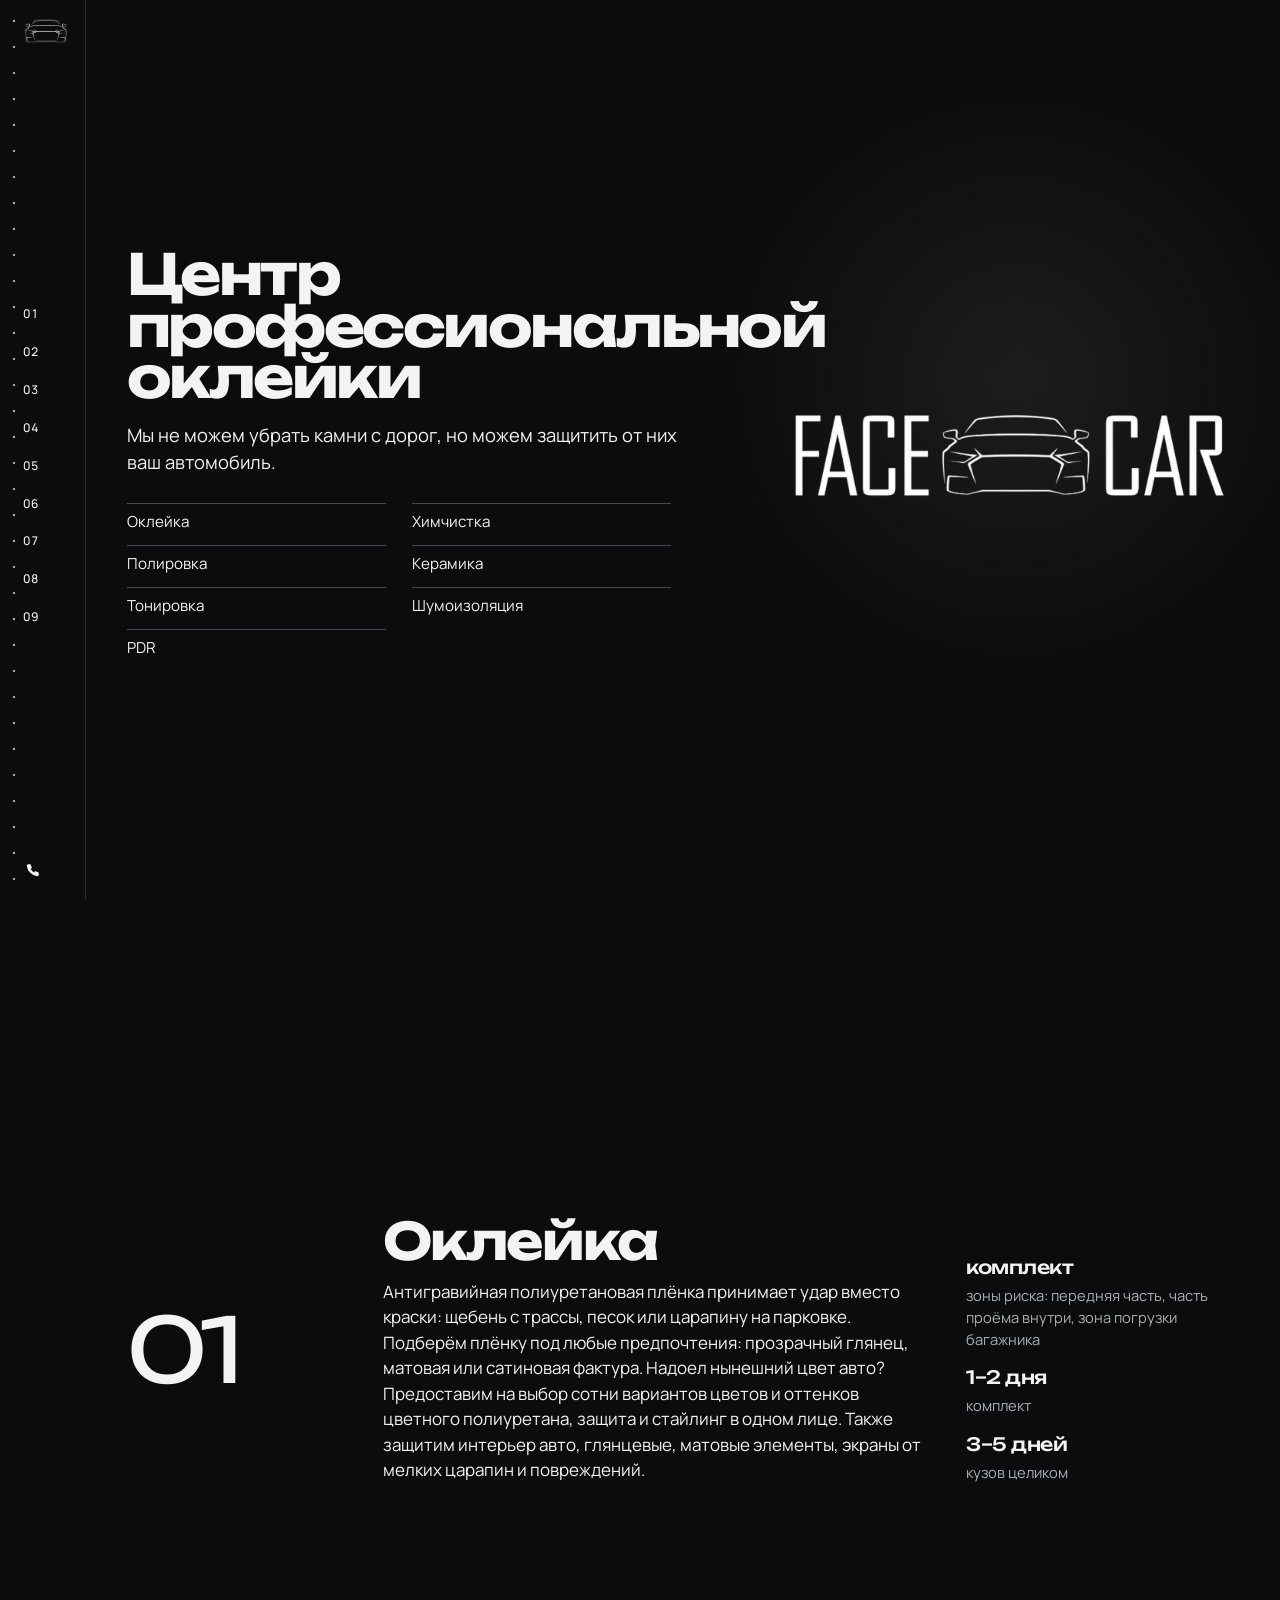
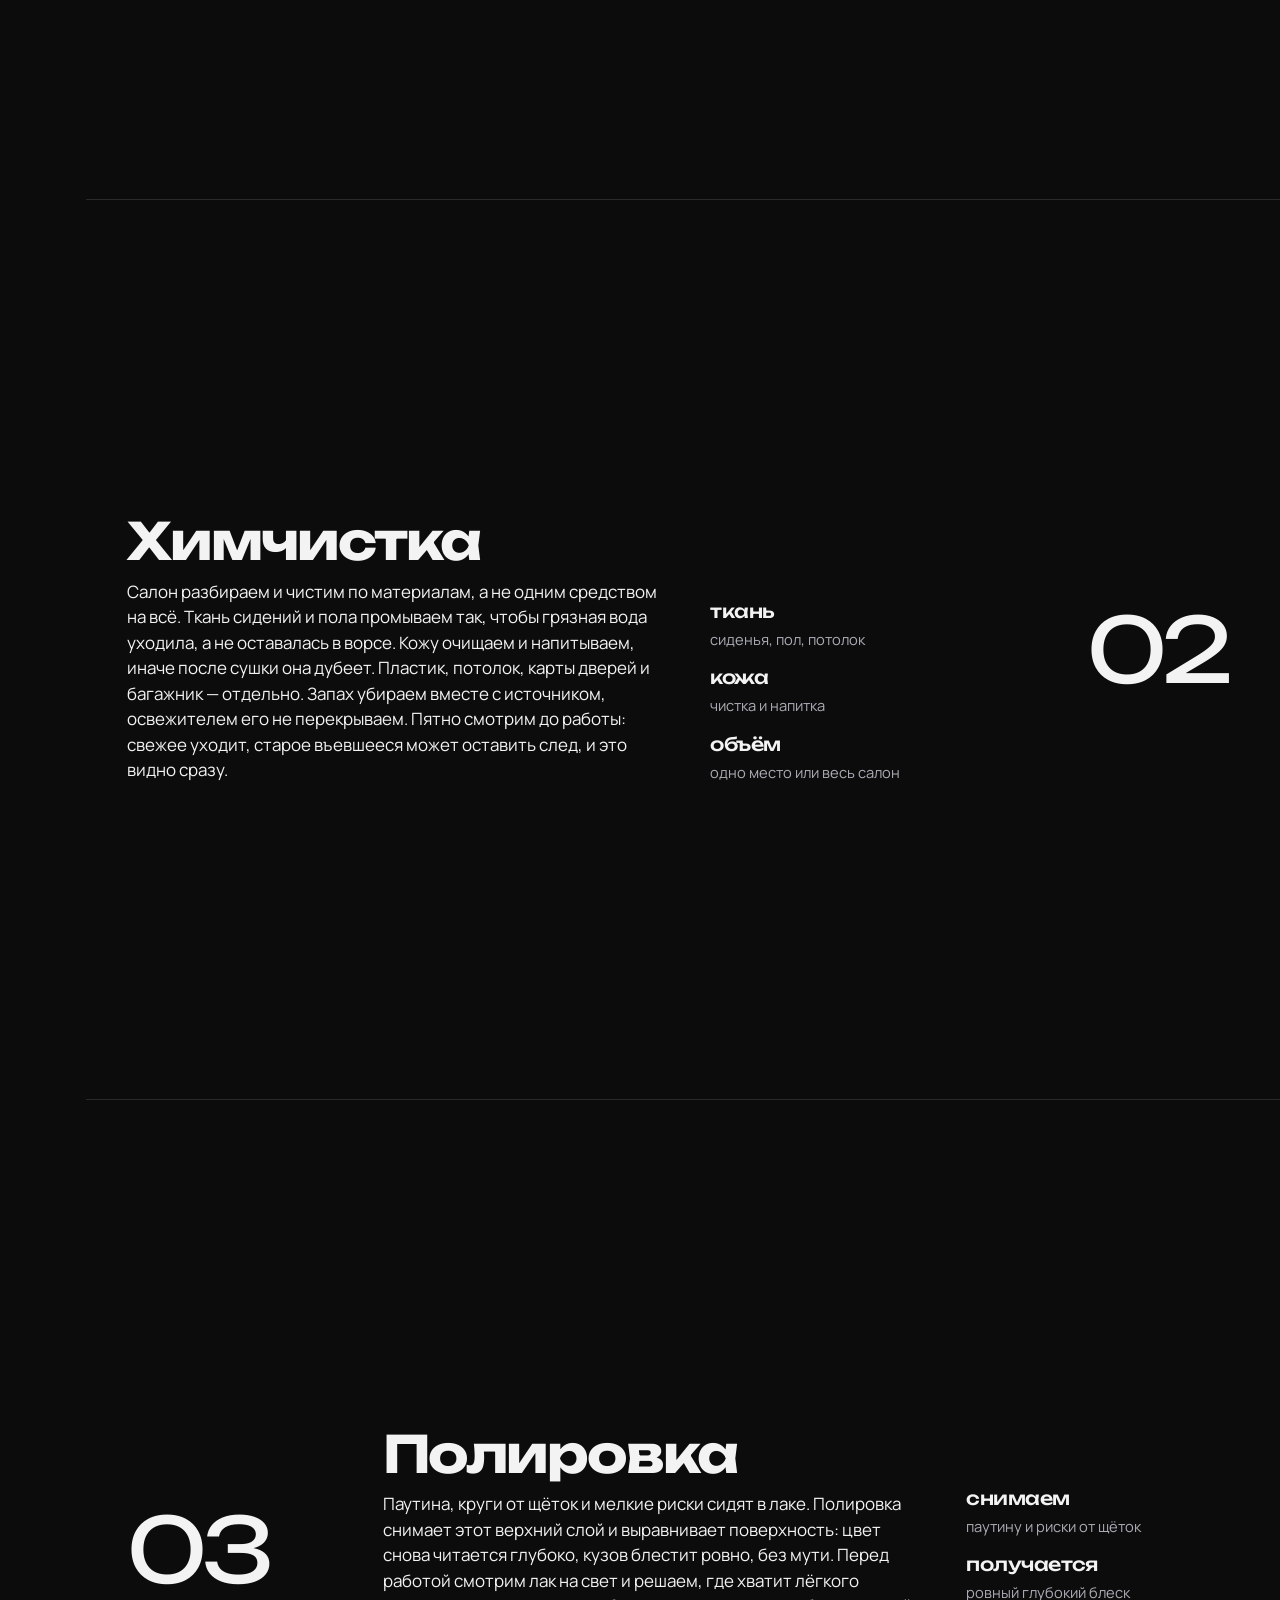
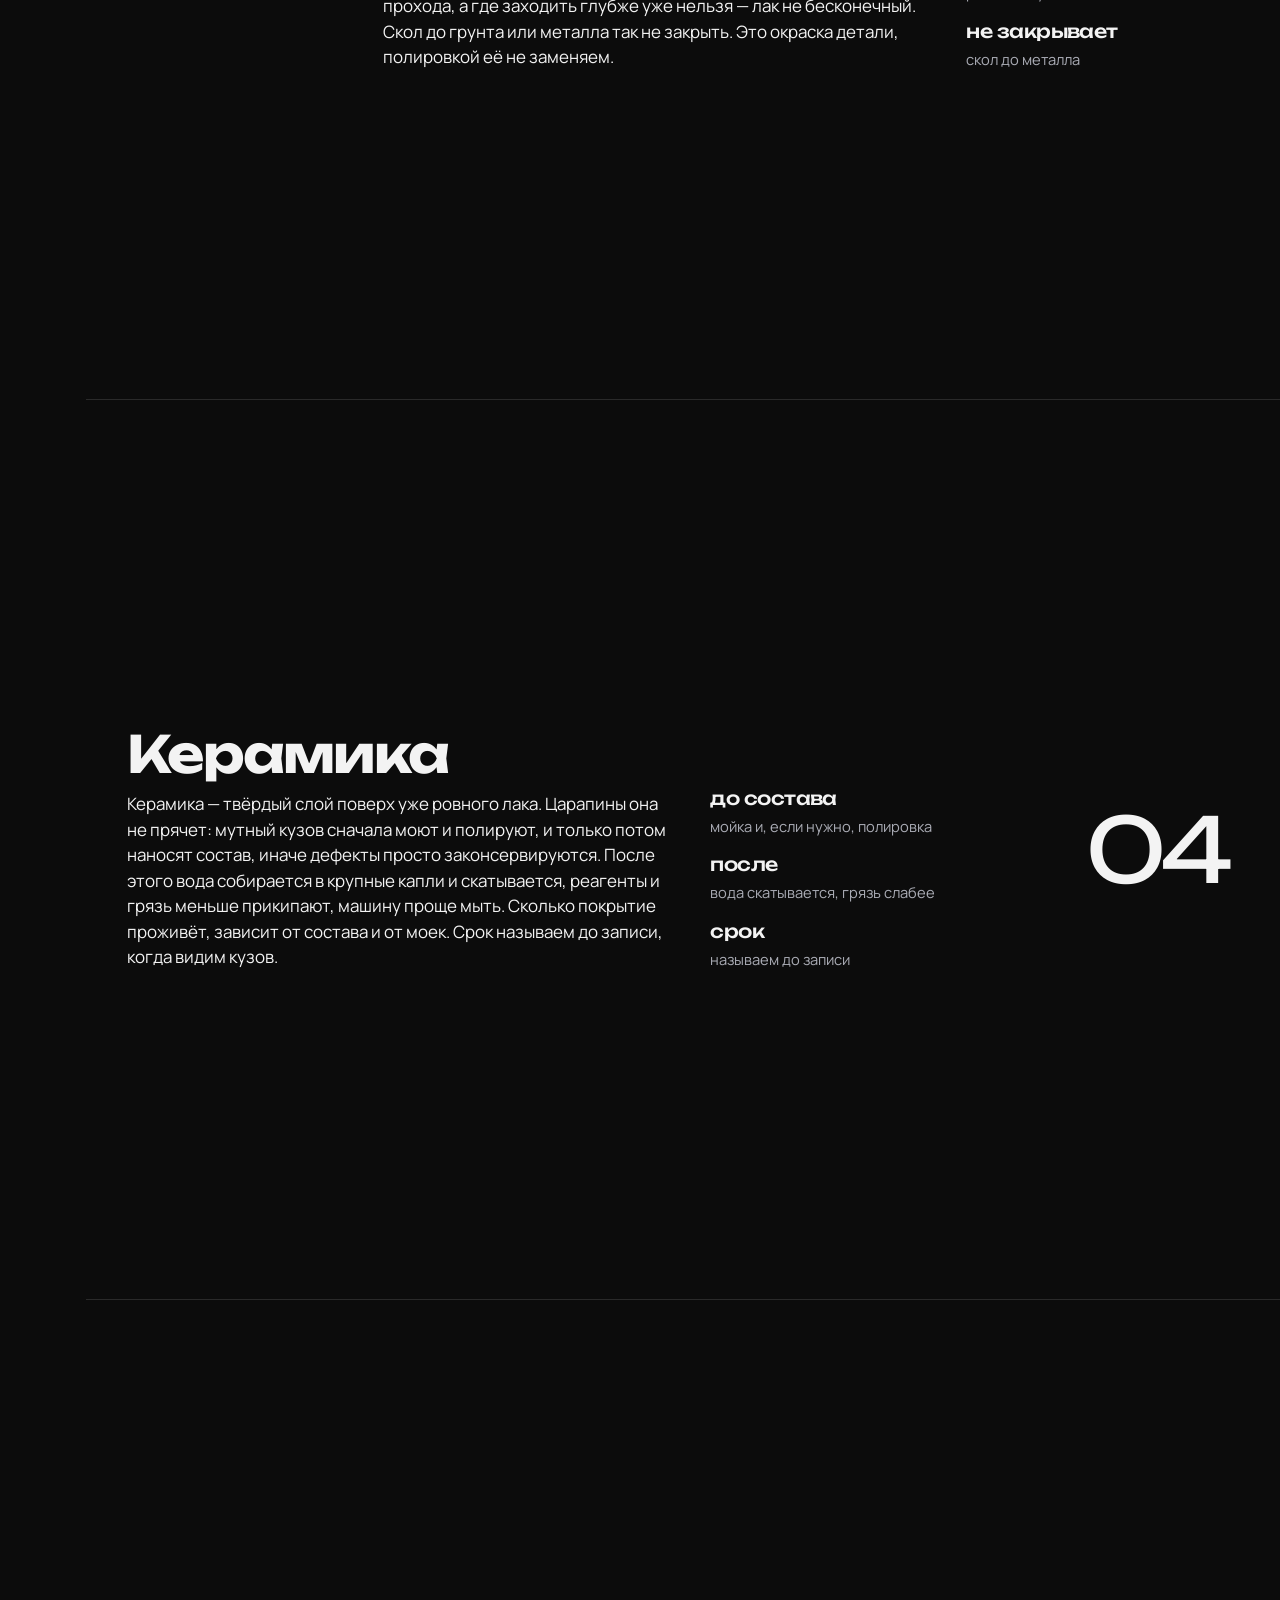
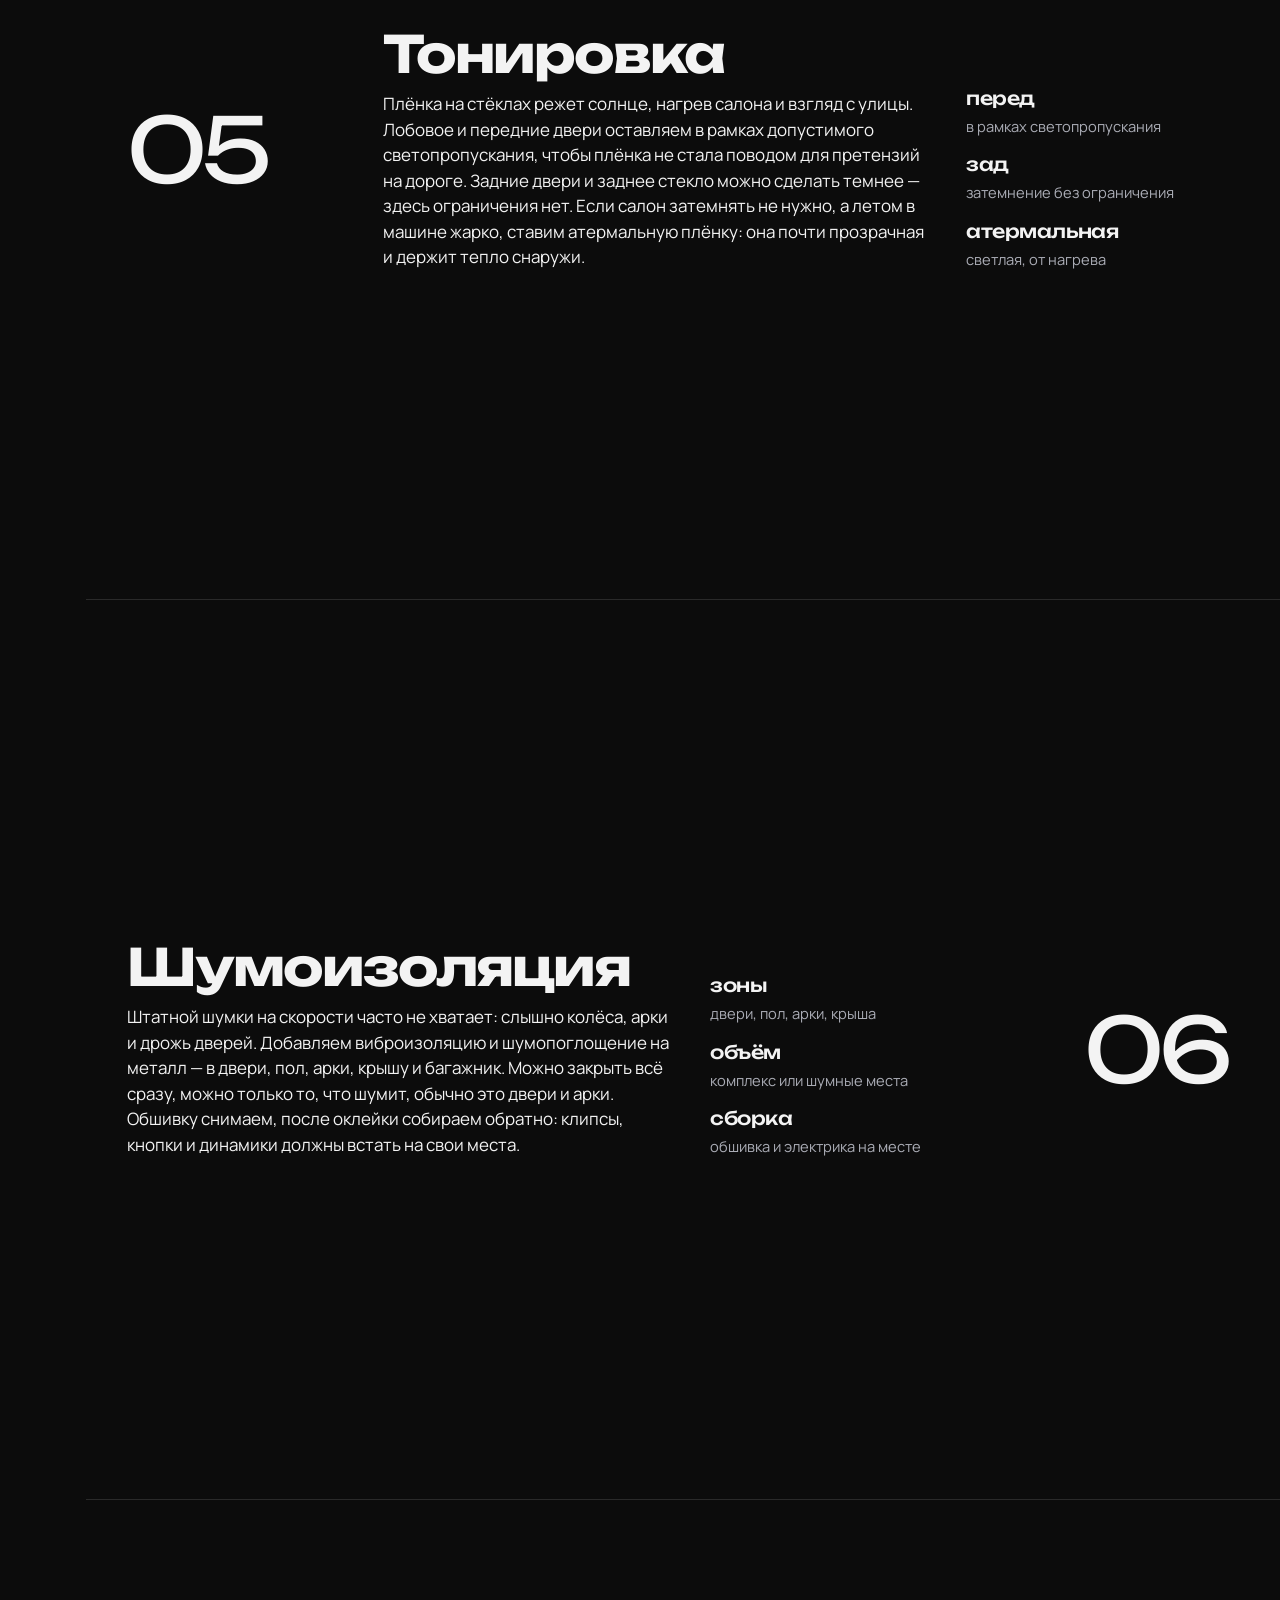
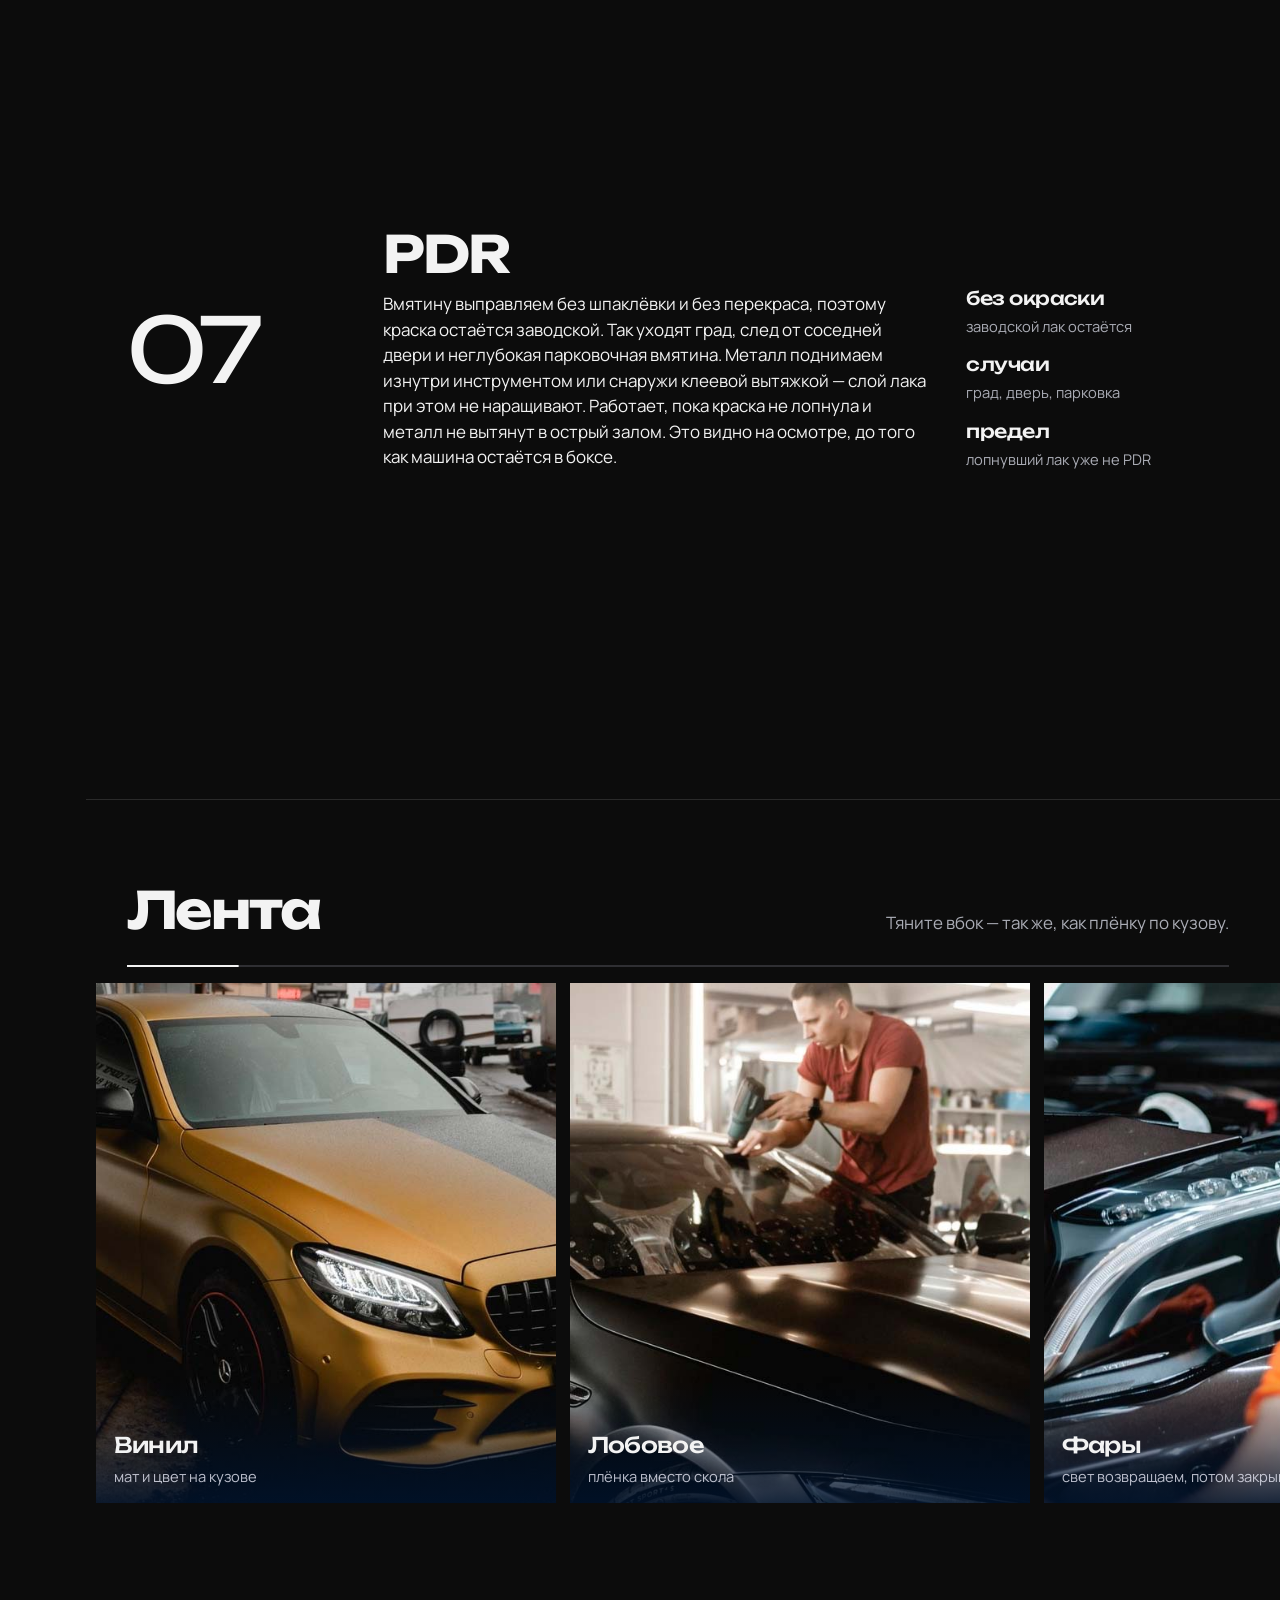
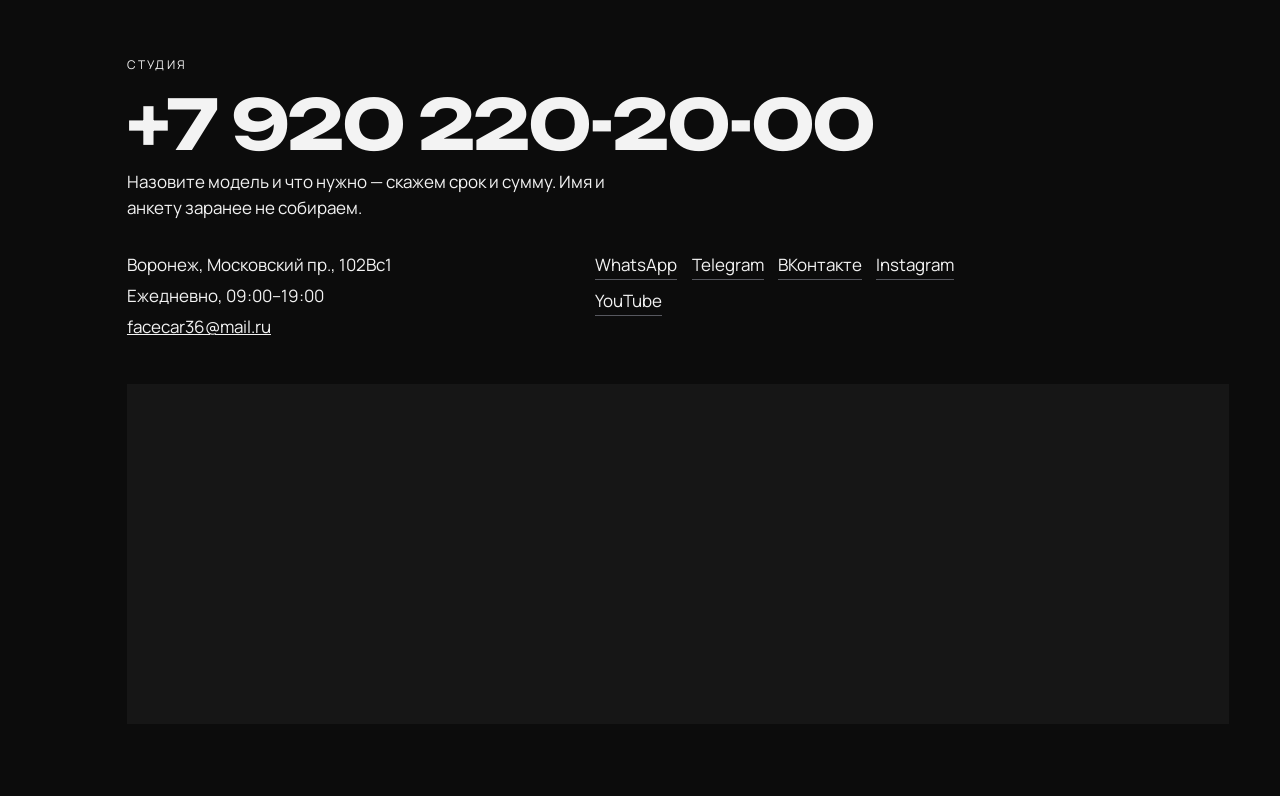
==== index.html @ 11e7da97 "Use the client's wording for the wrap block." ====
<!DOCTYPE html>
<html lang="ru">
<head>
  <meta charset="utf-8">
  <meta name="viewport" content="width=device-width, initial-scale=1, viewport-fit=cover">
  <title>FaceCar — центр профессиональной оклейки, Воронеж</title>
  <meta name="description" content="FaceCar, Воронеж: оклейка, химчистка, полировка, керамика, тонировка, шумоизоляция, PDR.">
  <meta name="theme-color" content="#0c0c0c">
  <meta http-equiv="Cache-Control" content="no-cache, no-store, must-revalidate">
  <link rel="icon" href="img/mark.png?v=2">
  <link rel="preconnect" href="https://fonts.googleapis.com">
  <link rel="preconnect" href="https://fonts.gstatic.com" crossorigin>
  <link href="https://fonts.googleapis.com/css2?family=Manrope:wght@400;500;600&family=Unbounded:wght@500;700&display=swap" rel="stylesheet">
  <link rel="stylesheet" href="styles.css?v=18">
</head>
<body>
  <div class="peel" aria-hidden="true"></div>

  <aside class="roll" id="roll">
    <a class="roll-brand" href="#top" aria-label="FaceCar, наверх">
      <img src="img/mark.png?v=2" alt="">
    </a>
    <button class="roll-toggle" type="button" aria-expanded="false" aria-controls="roll-nav">меню</button>
    <nav id="roll-nav" aria-label="Разделы">
      <a href="#film"><b>01</b><span>Оклейка</span></a>
      <a href="#clean"><b>02</b><span>Химчистка</span></a>
      <a href="#polish"><b>03</b><span>Полировка</span></a>
      <a href="#ceramic"><b>04</b><span>Керамика</span></a>
      <a href="#tint"><b>05</b><span>Тонировка</span></a>
      <a href="#sound"><b>06</b><span>Шумоизоляция</span></a>
      <a href="#pdr"><b>07</b><span>PDR</span></a>
      <a href="#works"><b>08</b><span>Лента</span></a>
      <a href="#studio"><b>09</b><span>Студия</span></a>
    </nav>
    <a class="roll-phone" href="tel:+79202202000">
      <svg viewBox="0 0 24 24" aria-hidden="true"><path fill="currentColor" d="M7 3h3l2 5-2 1a12 12 0 0 0 5 5l1-2 5 2v3c0 1-1 2-2 2A16 16 0 0 1 5 5c0-1 1-2 2-2z"/></svg>
      <span>220-20-00</span>
    </a>
  </aside>

  <main id="top">
    <header class="hero">
      <div class="glow" aria-hidden="true"></div>
      <div class="squeegee" aria-hidden="true"></div>
      <div class="hero-copy">
        <h1>Центр<br>профессиональной<br>оклейки</h1>
        <p class="lead">Мы не можем убрать камни с дорог, но можем защитить от них ваш автомобиль.</p>
        <ul class="ticks">
          <li><a href="#film">Оклейка</a></li>
          <li><a href="#clean">Химчистка</a></li>
          <li><a href="#polish">Полировка</a></li>
          <li><a href="#ceramic">Керамика</a></li>
          <li><a href="#tint">Тонировка</a></li>
          <li><a href="#sound">Шумоизоляция</a></li>
          <li><a href="#pdr">PDR</a></li>
        </ul>
      </div>
      <div class="hero-face">
        <div class="hero-logo" role="img" aria-label="FaceCar">
          <img class="logo-face" src="img/logo-face.png?v=2" alt="">
          <span class="logo-slot">
            <span class="logo-slot-in">
              <img class="logo-auto" src="img/logo-auto.png?v=2" alt="" draggable="false">
              <i class="lamp lamp-l" aria-hidden="true"></i>
              <i class="lamp lamp-r" aria-hidden="true"></i>
            </span>
          </span>
          <img class="logo-car" src="img/logo-car.png?v=2" alt="">
        </div>
      </div>
    </header>

    <section class="band" id="film">
      <div class="wash" aria-hidden="true"></div>
      <p class="idx">01</p>
      <div class="band-text">
        <div class="band-copy">
          <h2>Оклейка</h2>
          <p>Антигравийная полиуретановая плёнка принимает удар вместо краски: щебень с трассы, песок или царапину на парковке. Подберём плёнку под любые предпочтения: прозрачный глянец, матовая или сатиновая фактура. Надоел нынешний цвет авто? Предоставим на выбор сотни вариантов цветов и оттенков цветного полиуретана, защита и стайлинг в одном лице. Также защитим интерьер авто, глянцевые, матовые элементы, экраны от мелких царапин и повреждений.</p>
        </div>
        <ul class="facts">
          <li><b>комплект</b><span>зоны риска: передняя часть, часть проёма внутри, зона погрузки багажника</span></li>
          <li><b>1–2 дня</b><span>комплект</span></li>
          <li><b>3–5 дней</b><span>кузов целиком</span></li>
        </ul>
      </div>
    </section>

    <section class="band" id="clean">
      <div class="wash" aria-hidden="true"></div>
      <p class="idx">02</p>
      <div class="band-text">
        <div class="band-copy">
          <h2>Химчистка</h2>
          <p>Салон разбираем и чистим по материалам, а не одним средством на всё. Ткань сидений и пола промываем так, чтобы грязная вода уходила, а не оставалась в ворсе. Кожу очищаем и напитываем, иначе после сушки она дубеет. Пластик, потолок, карты дверей и багажник — отдельно. Запах убираем вместе с источником, освежителем его не перекрываем. Пятно смотрим до работы: свежее уходит, старое въевшееся может оставить след, и это видно сразу.</p>
        </div>
        <ul class="facts">
          <li><b>ткань</b><span>сиденья, пол, потолок</span></li>
          <li><b>кожа</b><span>чистка и напитка</span></li>
          <li><b>объём</b><span>одно место или весь салон</span></li>
        </ul>
      </div>
    </section>

    <section class="band" id="polish">
      <div class="wash" aria-hidden="true"></div>
      <p class="idx">03</p>
      <div class="band-text">
        <div class="band-copy">
          <h2>Полировка</h2>
          <p>Паутина, круги от щёток и мелкие риски сидят в лаке. Полировка снимает этот верхний слой и выравнивает поверхность: цвет снова читается глубоко, кузов блестит ровно, без мути. Перед работой смотрим лак на свет и решаем, где хватит лёгкого прохода, а где заходить глубже уже нельзя — лак не бесконечный. Скол до грунта или металла так не закрыть. Это окраска детали, полировкой её не заменяем.</p>
        </div>
        <ul class="facts">
          <li><b>снимаем</b><span>паутину и риски от щёток</span></li>
          <li><b>получается</b><span>ровный глубокий блеск</span></li>
          <li><b>не закрывает</b><span>скол до металла</span></li>
        </ul>
      </div>
    </section>

    <section class="band" id="ceramic">
      <div class="wash" aria-hidden="true"></div>
      <p class="idx">04</p>
      <div class="band-text">
        <div class="band-copy">
          <h2>Керамика</h2>
          <p>Керамика — твёрдый слой поверх уже ровного лака. Царапины она не прячет: мутный кузов сначала моют и полируют, и только потом наносят состав, иначе дефекты просто законсервируются. После этого вода собирается в крупные капли и скатывается, реагенты и грязь меньше прикипают, машину проще мыть. Сколько покрытие проживёт, зависит от состава и от моек. Срок называем до записи, когда видим кузов.</p>
        </div>
        <ul class="facts">
          <li><b>до состава</b><span>мойка и, если нужно, полировка</span></li>
          <li><b>после</b><span>вода скатывается, грязь слабее</span></li>
          <li><b>срок</b><span>называем до записи</span></li>
        </ul>
      </div>
    </section>

    <section class="band" id="tint">
      <div class="wash" aria-hidden="true"></div>
      <p class="idx">05</p>
      <div class="band-text">
        <div class="band-copy">
          <h2>Тонировка</h2>
          <p>Плёнка на стёклах режет солнце, нагрев салона и взгляд с улицы. Лобовое и передние двери оставляем в рамках допустимого светопропускания, чтобы плёнка не стала поводом для претензий на дороге. Задние двери и заднее стекло можно сделать темнее — здесь ограничения нет. Если салон затемнять не нужно, а летом в машине жарко, ставим атермальную плёнку: она почти прозрачная и держит тепло снаружи.</p>
        </div>
        <ul class="facts">
          <li><b>перед</b><span>в рамках светопропускания</span></li>
          <li><b>зад</b><span>затемнение без ограничения</span></li>
          <li><b>атермальная</b><span>светлая, от нагрева</span></li>
        </ul>
      </div>
    </section>

    <section class="band" id="sound">
      <div class="wash" aria-hidden="true"></div>
      <p class="idx">06</p>
      <div class="band-text">
        <div class="band-copy">
          <h2>Шумоизоляция</h2>
          <p>Штатной шумки на скорости часто не хватает: слышно колёса, арки и дрожь дверей. Добавляем виброизоляцию и шумопоглощение на металл — в двери, пол, арки, крышу и багажник. Можно закрыть всё сразу, можно только то, что шумит, обычно это двери и арки. Обшивку снимаем, после оклейки собираем обратно: клипсы, кнопки и динамики должны встать на свои места.</p>
        </div>
        <ul class="facts">
          <li><b>зоны</b><span>двери, пол, арки, крыша</span></li>
          <li><b>объём</b><span>комплекс или шумные места</span></li>
          <li><b>сборка</b><span>обшивка и электрика на месте</span></li>
        </ul>
      </div>
    </section>

    <section class="band" id="pdr">
      <div class="wash" aria-hidden="true"></div>
      <p class="idx">07</p>
      <div class="band-text">
        <div class="band-copy">
          <h2>PDR</h2>
          <p>Вмятину выправляем без шпаклёвки и без перекраса, поэтому краска остаётся заводской. Так уходят град, след от соседней двери и неглубокая парковочная вмятина. Металл поднимаем изнутри инструментом или снаружи клеевой вытяжкой — слой лака при этом не наращивают. Работает, пока краска не лопнула и металл не вытянут в острый залом. Это видно на осмотре, до того как машина остаётся в боксе.</p>
        </div>
        <ul class="facts">
          <li><b>без окраски</b><span>заводской лак остаётся</span></li>
          <li><b>случаи</b><span>град, дверь, парковка</span></li>
          <li><b>предел</b><span>лопнувший лак уже не PDR</span></li>
        </ul>
      </div>
    </section>

    <section class="bay" id="works">
      <div class="bay-head">
        <h2>Лента</h2>
        <p>Тяните вбок — так же, как плёнку по кузову.</p>
      </div>
      <div class="bay-meter" aria-hidden="true"><span></span></div>
      <div class="bay-track" id="track" tabindex="0" aria-label="Лента работ, листается вбок">
        <article class="card shot">
          <img src="img/vinyl.jpg" alt="Mercedes в золотом матовом виниле: капот разделён на золото и чёрный мат" draggable="false">
          <p><b>Винил</b><span>мат и цвет на кузове</span></p>
        </article>
        <article class="card shot">
          <img src="img/glass.jpg" alt="Мастер прогревает защитную плёнку на лобовом стекле чёрного седана" draggable="false">
          <p><b>Лобовое</b><span>плёнка вместо скола</span></p>
        </article>
        <article class="card shot">
          <img src="img/lights.jpg" alt="Полировка фары: оранжевая перчатка и белый круг на стекле оптики" draggable="false">
          <p><b>Фары</b><span>свет возвращаем, потом закрываем</span></p>
        </article>
      </div>
    </section>

    <section class="studio" id="studio">
      <p class="kicker">Студия</p>
      <a class="studio-phone" href="tel:+79202202000">+7 920 220-20-00</a>
      <p class="studio-note">Назовите модель и что нужно — скажем срок и сумму. Имя и анкету заранее не собираем.</p>
      <div class="studio-grid">
        <div>
          <p>Воронеж, Московский пр., 102Вс1</p>
          <p>Ежедневно, 09:00–19:00</p>
          <p><a href="mailto:facecar36@mail.ru">facecar36@mail.ru</a></p>
        </div>
        <nav class="socials" aria-label="Соцсети">
          <a href="https://wa.me/79202202000">WhatsApp</a>
          <a href="https://t.me/alexsovetov">Telegram</a>
          <a href="https://vk.com/facecar">ВКонтакте</a>
          <a href="https://instagram.com/facecar36">Instagram</a>
          <a href="https://www.youtube.com/@facecarmediagointodetails9618/featured">YouTube</a>
        </nav>
      </div>
      <div class="map">
        <iframe title="FaceCar на карте" loading="lazy" src="https://yandex.ru/map-widget/v1/?um=constructor%3A906bc5096218c37ba677a17a8356b0a9a4038d87747f9180d5c00f0143381051&amp;source=constructor&amp;scroll=false"></iframe>
      </div>
    </section>
  </main>
  <script src="app.js?v=8"></script>
</body>
</html>
---- styles.css ----
:root {
  --ink: #0c0c0c;
  --ink-2: #161616;
  --paper: #f3f3f3;
  --blue: #f3f3f3;
  --text: #f3f3f3;
  --rail: 86px;
  --ease: cubic-bezier(.16, 1, .3, 1);
}

* { box-sizing: border-box; }

html { scroll-padding-top: 1.5rem; }

body {
  margin: 0;
  background: var(--ink);
  color: var(--text);
  font-family: Manrope, "Segoe UI", sans-serif;
  font-size: 17px;
  line-height: 1.5;
}

body.lock { overflow: hidden; }

::selection { background: #fff; color: #0c0c0c; }

a { color: inherit; }

.peel {
  position: fixed;
  inset: 0;
  z-index: 20;
  pointer-events: none;
  background:
    linear-gradient(90deg, transparent 0 42%, rgba(0, 0, 0, .14) 50%, transparent 58%),
    #f4f4f4;
  clip-path: inset(0 100% 0 0);
}

.peel.go { animation: peel 740ms cubic-bezier(.77, 0, .18, 1); }

@keyframes peel {
  0% { clip-path: inset(0 100% 0 0); }
  42% { clip-path: inset(0 0 0 0); }
  100% { clip-path: inset(0 0 0 100%); }
}

.roll {
  position: fixed;
  z-index: 30;
  left: 0;
  top: 0;
  bottom: 0;
  width: var(--rail);
  display: flex;
  flex-direction: column;
  padding: 1.15rem .7rem 1.15rem 1.45rem;
  overflow: hidden;
  background-color: var(--ink);
  background-image: radial-gradient(circle, rgba(227, 229, 250, .7) 1.4px, transparent 1.6px);
  background-size: 18px 26px;
  background-repeat: repeat-y;
  background-position: 5px 8px;
  border-right: 1px solid rgba(227, 229, 250, .14);
  transition: width .55s var(--ease), background-color .35s, box-shadow .35s;
}

.roll:hover,
.roll:focus-within {
  width: 268px;
  background-color: var(--paper);
  background-image: radial-gradient(circle, rgba(0, 18, 42, .45) 1.4px, transparent 1.6px);
  box-shadow: 18px 0 48px rgba(0, 0, 0, .38);
}

.roll-brand {
  color: var(--paper);
  width: 42px;
  display: block;
}

.roll-brand img { width: 46px; height: auto; display: block; }

@media (min-width: 901px) {
  .roll:hover .roll-brand img,
  .roll:focus-within .roll-brand img { filter: invert(1); }
}

.roll:hover .roll-brand,
.roll:focus-within .roll-brand { color: var(--ink); }

.roll-toggle {
  display: none;
  border: 0;
  background: transparent;
  color: var(--paper);
  font: 500 1rem/1 Unbounded, Manrope, sans-serif;
  letter-spacing: -.03em;
  cursor: pointer;
  padding: .4rem .2rem;
}

.roll nav {
  flex: 1;
  min-height: 0;
  display: flex;
  flex-direction: column;
  justify-content: center;
  gap: .15rem;
  margin-top: 1.5rem;
  overflow-y: auto;
  scrollbar-width: none;
}

.roll nav a {
  display: flex;
  align-items: baseline;
  gap: .7rem;
  text-decoration: none;
  color: var(--paper);
  padding: .42rem 0;
  white-space: nowrap;
}

.roll:hover nav a,
.roll:focus-within nav a { color: var(--ink); }

.roll nav a b {
  font-weight: 500;
  font-size: .75rem;
  letter-spacing: .08em;
  width: 1.7rem;
  flex: none;
  font-variant-numeric: tabular-nums;
}

.roll nav a { opacity: .4; }
.roll nav a.is-on { opacity: 1; }

.roll nav a span {
  font-family: Unbounded, Manrope, sans-serif;
  font-size: .92rem;
  letter-spacing: -.03em;
  max-width: 0;
  opacity: 0;
  overflow: hidden;
  transition: max-width .45s var(--ease), opacity .25s;
}

.roll:hover nav a span,
.roll:focus-within nav a span,
.roll.is-open nav a span {
  max-width: 11rem;
  opacity: 1;
}

.roll-phone {
  margin-top: auto;
  display: flex;
  align-items: center;
  gap: .65rem;
  color: var(--paper);
  text-decoration: none;
  white-space: nowrap;
}

.roll:hover .roll-phone,
.roll:focus-within .roll-phone { color: var(--ink); }

.roll-phone svg { width: 18px; height: 18px; flex: none; }

.roll-phone span {
  font-size: .85rem;
  letter-spacing: .04em;
  max-width: 0;
  opacity: 0;
  overflow: hidden;
  transition: max-width .45s var(--ease), opacity .25s;
}

.roll:hover .roll-phone span,
.roll:focus-within .roll-phone span,
.roll.is-open .roll-phone span {
  max-width: 7rem;
  opacity: 1;
}

.roll a:focus-visible,
.roll-toggle:focus-visible {
  outline: 2px solid currentColor;
  outline-offset: 3px;
}

main { margin-left: var(--rail); }

.hero {
  position: relative;
  min-height: 100svh;
  display: grid;
  grid-template-columns: minmax(0, 1.28fr) minmax(220px, .72fr);
  align-items: center;
  gap: 1.5rem;
  padding: 8vh 4vw 7vh 3.2vw;
  overflow: hidden;
}

.glow {
  position: absolute;
  inset: 0;
  background: radial-gradient(520px circle at var(--mx, 78%) var(--my, 42%), rgba(255, 255, 255, .07), transparent 58%);
  pointer-events: none;
}

.squeegee {
  position: absolute;
  top: 0;
  bottom: 0;
  width: 24%;
  left: -28%;
  background: linear-gradient(90deg, transparent, rgba(227, 229, 250, .22), transparent);
  animation: sq 1.5s .1s cubic-bezier(.65, 0, .35, 1) forwards;
  pointer-events: none;
}

@keyframes sq { to { left: 115%; } }

.kicker {
  margin: 0 0 .8rem;
  letter-spacing: .18em;
  text-transform: uppercase;
  font-size: .75rem;
  color: var(--paper);
}

h1, h2, .studio-phone, .card b {
  font-family: Unbounded, Manrope, sans-serif;
  font-weight: 700;
}

h1 {
  margin: 0 0 1.1rem;
  font-size: clamp(1.7rem, min(4.4vw, 8.2vh), 4.4rem);
  line-height: .92;
  letter-spacing: -.045em;
}

h1 em { font-style: normal; }

.lead {
  max-width: 36rem;
  margin: 0 0 1.6rem;
  font-size: 1.15rem;
}

.ticks {
  list-style: none;
  margin: 0;
  padding: 0;
  display: grid;
  grid-template-columns: 1fr 1fr;
  gap: .7rem 1.6rem;
  max-width: 34rem;
}

.ticks li {
  margin: 0;
  padding-top: .45rem;
  border-top: 1px solid rgba(227, 229, 250, .28);
  font-size: .95rem;
  opacity: 0;
  transform: translateY(8px);
  animation: rise .6s var(--ease) forwards;
}

.ticks a { color: inherit; text-decoration: none; }
.ticks a:hover { opacity: .65; }

.ticks li:nth-child(1) { animation-delay: .12s; }
.ticks li:nth-child(2) { animation-delay: .22s; }
.ticks li:nth-child(3) { animation-delay: .32s; }
.ticks li:nth-child(4) { animation-delay: .42s; }
.ticks li:nth-child(5) { animation-delay: .52s; }
.ticks li:nth-child(6) { animation-delay: .62s; }
.ticks li:nth-child(7) { animation-delay: .72s; }

@keyframes rise { to { opacity: 1; transform: none; } }

.hero-face { position: relative; z-index: 1; }

.hero-logo {
  --logo-h: clamp(58px, 8vw, 92px);
  width: min(100%, 560px);
  margin-left: auto;
  display: flex;
  align-items: center;
  justify-content: flex-end;
}

.logo-face,
.logo-car,
.logo-auto {
  height: var(--logo-h);
  width: auto;
  display: block;
  image-rendering: auto;
  image-rendering: high-quality;
}

.logo-slot {
  width: 0;
  flex: none;
  overflow: hidden;
  animation: logo-open 1.25s .35s cubic-bezier(.7, 0, .18, 1) forwards;
}

.logo-slot-in {
  position: relative;
  display: block;
  width: calc(var(--logo-h) * 214 / 120);
  height: var(--logo-h);
  transform: translateX(-105%);
  animation: logo-drive 1.25s .35s cubic-bezier(.7, 0, .18, 1) forwards;
}

.logo-slot-in .logo-auto {
  width: 100%;
  height: 100%;
  object-fit: contain;
}

@keyframes logo-open { to { width: calc(var(--logo-h) * 214 / 120); } }
@keyframes logo-drive { to { transform: translateX(0); } }

.lamp {
  position: absolute;
  z-index: 2;
  width: calc(var(--logo-h) * 16 / 120);
  height: calc(var(--logo-h) * 8 / 120);
  border-radius: 40%;
  background: #fff;
  box-shadow: 0 0 calc(var(--logo-h) * 0.05) calc(var(--logo-h) * 0.012) rgba(255, 255, 255, .95);
  opacity: 0;
  pointer-events: none;
  animation: lamp-blink 1.6s 1.7s ease-in-out forwards;
}

.lamp-l { left: calc(var(--logo-h) * 24 / 120); top: calc(var(--logo-h) * 60 / 120); }
.lamp-r { left: calc(var(--logo-h) * 174 / 120); top: calc(var(--logo-h) * 60 / 120); }

@keyframes lamp-blink {
  0%, 100% { opacity: 0; }
  10%, 24% { opacity: 1; }
  38% { opacity: 0; }
  52%, 68% { opacity: 1; }
  84% { opacity: 0; }
}

.band {
  position: relative;
  display: grid;
  grid-template-columns: minmax(7rem, 16vw) minmax(0, 1fr);
  gap: 1.5rem clamp(1.5rem, 4vw, 4.5rem);
  align-items: center;
  min-height: 100svh;
  padding: clamp(3.6rem, 8vh, 6.5rem) 4vw clamp(3.6rem, 8vh, 6.5rem) 3.2vw;
  border-bottom: 1px solid rgba(255, 255, 255, .12);
  overflow: hidden;
}

.band:nth-of-type(even) { grid-template-columns: minmax(0, 1fr) minmax(7rem, 16vw); }

.wash {
  position: absolute;
  inset: 0;
  background: #f4f4f4;
  transform: scaleX(0);
  transform-origin: left center;
  transition: transform .7s cubic-bezier(.77, 0, .18, 1);
  pointer-events: none;
}

.band:nth-of-type(even) .wash { transform-origin: right center; }

.band > :not(.wash) { position: relative; z-index: 1; }

.idx {
  margin: 0;
  justify-self: start;
  font-family: Unbounded, sans-serif;
  font-size: clamp(3rem, 7vw, 6.5rem);
  line-height: .8;
  letter-spacing: -.05em;
  color: transparent;
  -webkit-text-stroke: 1px rgba(255, 255, 255, .4);
  transition: color .45s, -webkit-text-stroke-color .45s, opacity .6s var(--ease), transform .7s var(--ease);
}

html.js .idx {
  opacity: 0;
  transform: translateX(-36px);
}

.band:nth-of-type(even) .idx {
  order: 2;
  justify-self: end;
}

html.js .band:nth-of-type(even) .idx { transform: translateX(36px); }

.band:nth-of-type(even) .band-text { order: 1; }

html.js .band:nth-of-type(even) .band-text { transform: translateX(-36px); }

.band.is-in .idx { color: var(--paper); -webkit-text-stroke-color: transparent; }

.band-text {
  display: grid;
  grid-template-columns: minmax(0, 1.45fr) minmax(150px, .7fr);
  gap: 1.25rem 2.5rem;
  align-items: end;
  transition: opacity .6s var(--ease), transform .7s var(--ease);
}

html.js .band-text {
  opacity: 0;
  transform: translateX(36px);
}

html.js .band.is-in .idx,
html.js .band.is-in .band-text { opacity: 1; transform: none; }

.band h2 {
  margin: 0 0 .7rem;
  font-size: clamp(2rem, 4vw, 3.4rem);
  letter-spacing: -.04em;
  line-height: 1;
}

.band-copy p { margin: 0; max-width: 38rem; }

.facts {
  list-style: none;
  margin: 0;
  padding: 0;
  display: grid;
  gap: .9rem;
}

.facts li { display: flex; flex-direction: column; gap: .15rem; }

.facts b {
  font-family: Unbounded, sans-serif;
  font-weight: 500;
  font-size: 1.15rem;
  letter-spacing: -.03em;
}

.facts span { color: rgba(232, 234, 246, .72); font-size: .92rem; }

@media (hover: hover) {
  .band:hover .wash { transform: scaleX(1); }
  .band:hover,
  .band:hover .idx,
  .band:hover h2,
  .band:hover .band-copy p,
  .band:hover .facts b,
  .band:hover .facts span { color: #0c0c0c; }
  .band:hover .idx { -webkit-text-stroke-color: transparent; }
}

.bay { padding: 8vh 0 6vh; max-width: 100%; overflow: hidden; }

.bay-head {
  display: flex;
  justify-content: space-between;
  align-items: baseline;
  gap: 1rem;
  padding: 0 4vw 1rem 3.2vw;
}

.bay-head h2 {
  margin: 0;
  font-size: clamp(2rem, 4vw, 3.4rem);
  letter-spacing: -.04em;
}

.bay-head p { margin: 0; color: rgba(232, 234, 246, .72); }

.bay-meter {
  height: 2px;
  margin: 0 4vw 1rem 3.2vw;
  background: rgba(227, 229, 250, .16);
}

.bay-meter span {
  display: block;
  height: 100%;
  background: var(--blue);
  transform: scaleX(var(--p, 0));
  transform-origin: left center;
}

.bay-track {
  display: flex;
  gap: 14px;
  max-width: 100%;
  overflow-x: auto;
  scroll-snap-type: x mandatory;
  padding: 0 4vw .6rem 3.2vw;
  cursor: grab;
  scrollbar-color: var(--blue) transparent;
}

.bay-track.is-drag {
  scroll-snap-type: none;
  scroll-behavior: auto;
}

.bay-track:active { cursor: grabbing; }

.bay-track img {
  -webkit-user-drag: none;
  user-select: none;
  pointer-events: none;
}

.card {
  flex: none;
  width: min(78vw, 460px);
  max-width: 86vw;
  min-width: 0;
  height: min(64vh, 520px);
  min-height: 320px;
  scroll-snap-align: start;
  position: relative;
  overflow: hidden;
  background: var(--ink-2);
}

.card img {
  width: 100%;
  height: 100%;
  object-fit: cover;
  display: block;
  transform: scale(1.06);
  transition: transform .8s var(--ease);
}

@media (hover: hover) {
  .card:hover img { transform: scale(1); }
}

.card p { margin: 0; }

.shot p {
  position: absolute;
  left: 0;
  right: 0;
  bottom: 0;
  padding: 3rem 1.1rem 1rem;
  background: linear-gradient(transparent, rgba(0, 18, 42, .88));
  display: flex;
  flex-direction: column;
  gap: .2rem;
}

.shot b {
  font-size: 1.35rem;
  letter-spacing: -.03em;
  font-weight: 500;
}

.shot span { font-size: .92rem; color: rgba(232, 234, 246, .8); }

.studio {
  padding: 10vh 4vw 8vh 3.2vw;
}

.studio-phone {
  display: inline-block;
  margin: .2rem 0 .6rem;
  font-size: clamp(2rem, 5.4vw, 4.4rem);
  letter-spacing: -.04em;
  line-height: 1;
  text-decoration: none;
}

.studio-phone:hover { opacity: .65; }

.studio-note { max-width: 32rem; margin: 0 0 2rem; }

.studio-grid {
  display: grid;
  grid-template-columns: 1.2fr 1fr;
  gap: 2rem;
  max-width: 52rem;
}

.studio-grid p { margin: 0 0 .35rem; }

.socials {
  display: flex;
  flex-wrap: wrap;
  gap: .5rem .9rem;
  align-content: start;
}

.socials a {
  text-decoration: none;
  border-bottom: 1px solid rgba(227, 229, 250, .35);
  padding-bottom: .1rem;
}

.socials a:hover { border-color: #fff; }

.map { margin-top: 2.4rem; background: var(--ink-2); }

.map iframe {
  display: block;
  width: 100%;
  height: 340px;
  border: 0;
}

@media (min-width: 901px) and (max-width: 1180px) {
  .hero { grid-template-columns: minmax(0, 1.15fr) minmax(170px, .62fr); gap: 1rem; }
  .hero-logo { --logo-h: clamp(46px, 6.2vw, 70px); }
}

@media (min-width: 901px) and (max-height: 820px) {
  .hero { padding: 3.2vh 3vw 3.2vh 2.2vw; }
  h1 { margin-bottom: .7rem; }
  .lead { margin-bottom: 1rem; font-size: 1.02rem; }
  .ticks { gap: .4rem 1.2rem; }
  .roll { padding-top: .65rem; padding-bottom: .65rem; }
  .roll nav { margin-top: .35rem; gap: 0; }
  .roll nav a { padding: .18rem 0; }
}

@media (min-width: 1600px) {
  .hero-copy { max-width: 52rem; }
  .band-copy p { max-width: 40rem; }
}

@media (max-width: 900px) {
  .roll,
  .roll:hover,
  .roll:focus-within {
    top: auto;
    bottom: 0;
    left: 0;
    right: 0;
    width: auto;
    max-width: 100%;
    height: calc(58px + env(safe-area-inset-bottom));
    flex-direction: row;
    align-items: center;
    gap: .35rem;
    padding: 0 .85rem env(safe-area-inset-bottom);
    overflow: hidden;
    background-color: var(--ink);
    background-image: none;
    box-shadow: none;
    border-right: 0;
    border-top: 1px solid rgba(227, 229, 250, .18);
  }

  .roll-brand,
  .roll:hover .roll-brand,
  .roll:focus-within .roll-brand { color: var(--paper); }

  .roll-toggle {
    display: inline-flex;
    margin-left: auto;
    flex: none;
    position: relative;
    z-index: 32;
    padding: .7rem .15rem .7rem .5rem;
  }

  .roll nav {
    position: fixed;
    inset: 0 0 64px 0;
    z-index: 29;
    margin: 0;
    padding: 1.1rem 1.15rem .6rem;
    justify-content: flex-start;
    gap: 0;
    overflow-y: auto;
    background: var(--paper);
    visibility: hidden;
    transform: translateY(104%);
    transition: transform .55s var(--ease), visibility 0s linear .55s;
  }

  .roll.is-open nav {
    visibility: visible;
    transform: none;
    transition: transform .55s var(--ease), visibility 0s linear 0s;
  }

  .roll nav a,
  .roll:hover nav a,
  .roll:focus-within nav a,
  .roll.is-open nav a {
    color: var(--ink);
    padding: .42rem 0;
  }

  .roll nav a b { font-size: .8rem; }

  .roll nav a span,
  .roll.is-open nav a span {
    max-width: none;
    opacity: 1;
    font-size: clamp(1.2rem, 5.4vw, 1.55rem);
    line-height: 1.2;
  }

  .roll-phone,
  .roll:hover .roll-phone,
  .roll:focus-within .roll-phone {
    margin-top: 0;
    color: var(--paper);
  }

  .roll-phone span,
  .roll:hover .roll-phone span,
  .roll:focus-within .roll-phone span { display: none; }

  .card {
    width: 84vw;
    max-width: 84vw;
    height: 58vw;
    min-height: 210px;
  }

  .studio-phone { font-size: clamp(1.2rem, 5.8vw, 1.65rem); }

  .map iframe { height: 220px; }

  main { margin-left: 0; padding-bottom: calc(58px + env(safe-area-inset-bottom)); }

  .hero {
    grid-template-columns: minmax(0, 1fr);
    min-height: auto;
    padding: 1.35rem 1.15rem 1.7rem;
    overflow-x: clip;
  }

  .hero-copy, .lead, h1 { min-width: 0; max-width: 100%; }

  h1 {
    font-size: clamp(1.2rem, 5.8vw, 1.45rem);
    line-height: 1.08;
    text-align: center;
  }

  .lead {
    font-size: 1rem;
    text-align: center;
    margin-left: auto;
    margin-right: auto;
  }

  .hero-face { order: -1; max-width: 100%; }

  .hero-logo {
    --logo-h: clamp(34px, 11vw, 48px);
    width: 100%;
    max-width: 100%;
    margin-left: auto;
    margin-right: auto;
    justify-content: center;
  }

  .ticks { grid-template-columns: 1fr; max-width: none; }

  .band,
  .band:nth-of-type(even) {
    grid-template-columns: minmax(0, 1fr);
    min-height: 0;
    gap: .35rem;
    padding: 2.3rem 1.15rem;
    align-items: start;
  }

  .band .idx,
  .band:nth-of-type(even) .idx {
    order: 0;
    justify-self: start;
    font-size: 1.25rem;
  }

  .band:nth-of-type(even) .band-text { order: 0; }

  html.js .band.is-in .idx,
  html.js .band.is-in .band-text,
  html.js .band:nth-of-type(even).is-in .idx,
  html.js .band:nth-of-type(even).is-in .band-text { transform: none; }

  .band-text, .band-copy, .facts { min-width: 0; max-width: 100%; }

  .band-text { grid-template-columns: minmax(0, 1fr); gap: .85rem; }

  .band h2 { font-size: clamp(1.45rem, 6.4vw, 1.9rem); }

  .band-copy p, .lead { max-width: 100%; }

  html.js .hero-logo,
  html.js .hero h1,
  html.js .hero .lead {
    opacity: 0;
    transform: translateY(14px);
  }

  html.js .hero-logo { animation: rise .7s var(--ease) both; }
  html.js .hero h1 { animation: rise .65s .28s var(--ease) both; }
  html.js .hero .lead { animation: rise .65s .46s var(--ease) both; }

  .ticks li:nth-child(1) { animation-delay: .62s; }
  .ticks li:nth-child(2) { animation-delay: .7s; }
  .ticks li:nth-child(3) { animation-delay: .78s; }
  .ticks li:nth-child(4) { animation-delay: .86s; }
  .ticks li:nth-child(5) { animation-delay: .94s; }
  .ticks li:nth-child(6) { animation-delay: 1.02s; }
  .ticks li:nth-child(7) { animation-delay: 1.1s; }

  .ticks a { display: block; transition: transform .25s var(--ease), opacity .25s; }
  .ticks a:active { transform: translateX(6px); }

  html.js .idx,
  html.js .band:nth-of-type(even) .idx,
  html.js .band-text,
  html.js .band:nth-of-type(even) .band-text { transform: translateY(26px); }

  html.js .band .facts li {
    opacity: 0;
    transform: translateY(12px);
    transition: opacity .45s var(--ease), transform .45s var(--ease);
  }

  html.js .band.is-in .facts li { opacity: 1; transform: none; }
  html.js .band.is-in .facts li:nth-child(2) { transition-delay: .08s; }
  html.js .band.is-in .facts li:nth-child(3) { transition-delay: .16s; }

  .band::after {
    content: "";
    position: absolute;
    left: 1.15rem;
    right: 1.15rem;
    top: 0;
    height: 1px;
    background: rgba(255, 255, 255, .7);
    transform: scaleX(0);
    transform-origin: left center;
  }

  html.js .band.is-in::after { animation: line-draw .7s var(--ease) forwards; }

  @keyframes line-draw { to { transform: scaleX(1); } }

  .roll.is-open nav a {
    opacity: 1;
    animation: menu-up .42s var(--ease) both;
  }

  .roll.is-open nav a:nth-child(1) { animation-delay: .03s; }
  .roll.is-open nav a:nth-child(2) { animation-delay: .06s; }
  .roll.is-open nav a:nth-child(3) { animation-delay: .09s; }
  .roll.is-open nav a:nth-child(4) { animation-delay: .12s; }
  .roll.is-open nav a:nth-child(5) { animation-delay: .15s; }
  .roll.is-open nav a:nth-child(6) { animation-delay: .18s; }
  .roll.is-open nav a:nth-child(7) { animation-delay: .21s; }
  .roll.is-open nav a:nth-child(8) { animation-delay: .24s; }
  .roll.is-open nav a:nth-child(9) { animation-delay: .27s; }
  .roll.is-open nav a:nth-child(10) { animation-delay: .3s; }
  .roll.is-open nav a:nth-child(11) { animation-delay: .33s; }
  .roll.is-open nav a:nth-child(12) { animation-delay: .36s; }
  .roll.is-open nav a:nth-child(13) { animation-delay: .39s; }

  @keyframes menu-up {
    from { opacity: 0; transform: translateY(16px); }
    to { opacity: 1; transform: none; }
  }

  .bay-head, .bay-meter { padding-left: 1.2rem; padding-right: 1.2rem; margin-left: 0; margin-right: 0; }

  .bay-head { flex-direction: column; align-items: flex-start; }

  .bay-track { padding-left: 1.2rem; padding-right: 1.2rem; }

  .studio { padding: 3.5rem 1.2rem 4rem; }

  .studio-grid { grid-template-columns: 1fr; }

  html { scroll-padding-bottom: calc(72px + env(safe-area-inset-bottom)); overflow-x: clip; }
  body { overflow-x: clip; }
}

@media (prefers-reduced-motion: reduce) {
  *, *::before, *::after {
    animation: none !important;
    transition: none !important;
  }

  .ticks li, .band .idx, .band .band-text, .band .facts li,
  .hero-logo, .hero h1, .hero .lead { opacity: 1; transform: none; clip-path: none; }
  .logo-slot, .logo-slot-in { animation: none; width: calc(var(--logo-h) * 214 / 120); }
  .logo-slot-in, .lamp { transform: none; }
  .peel { display: none; }
}
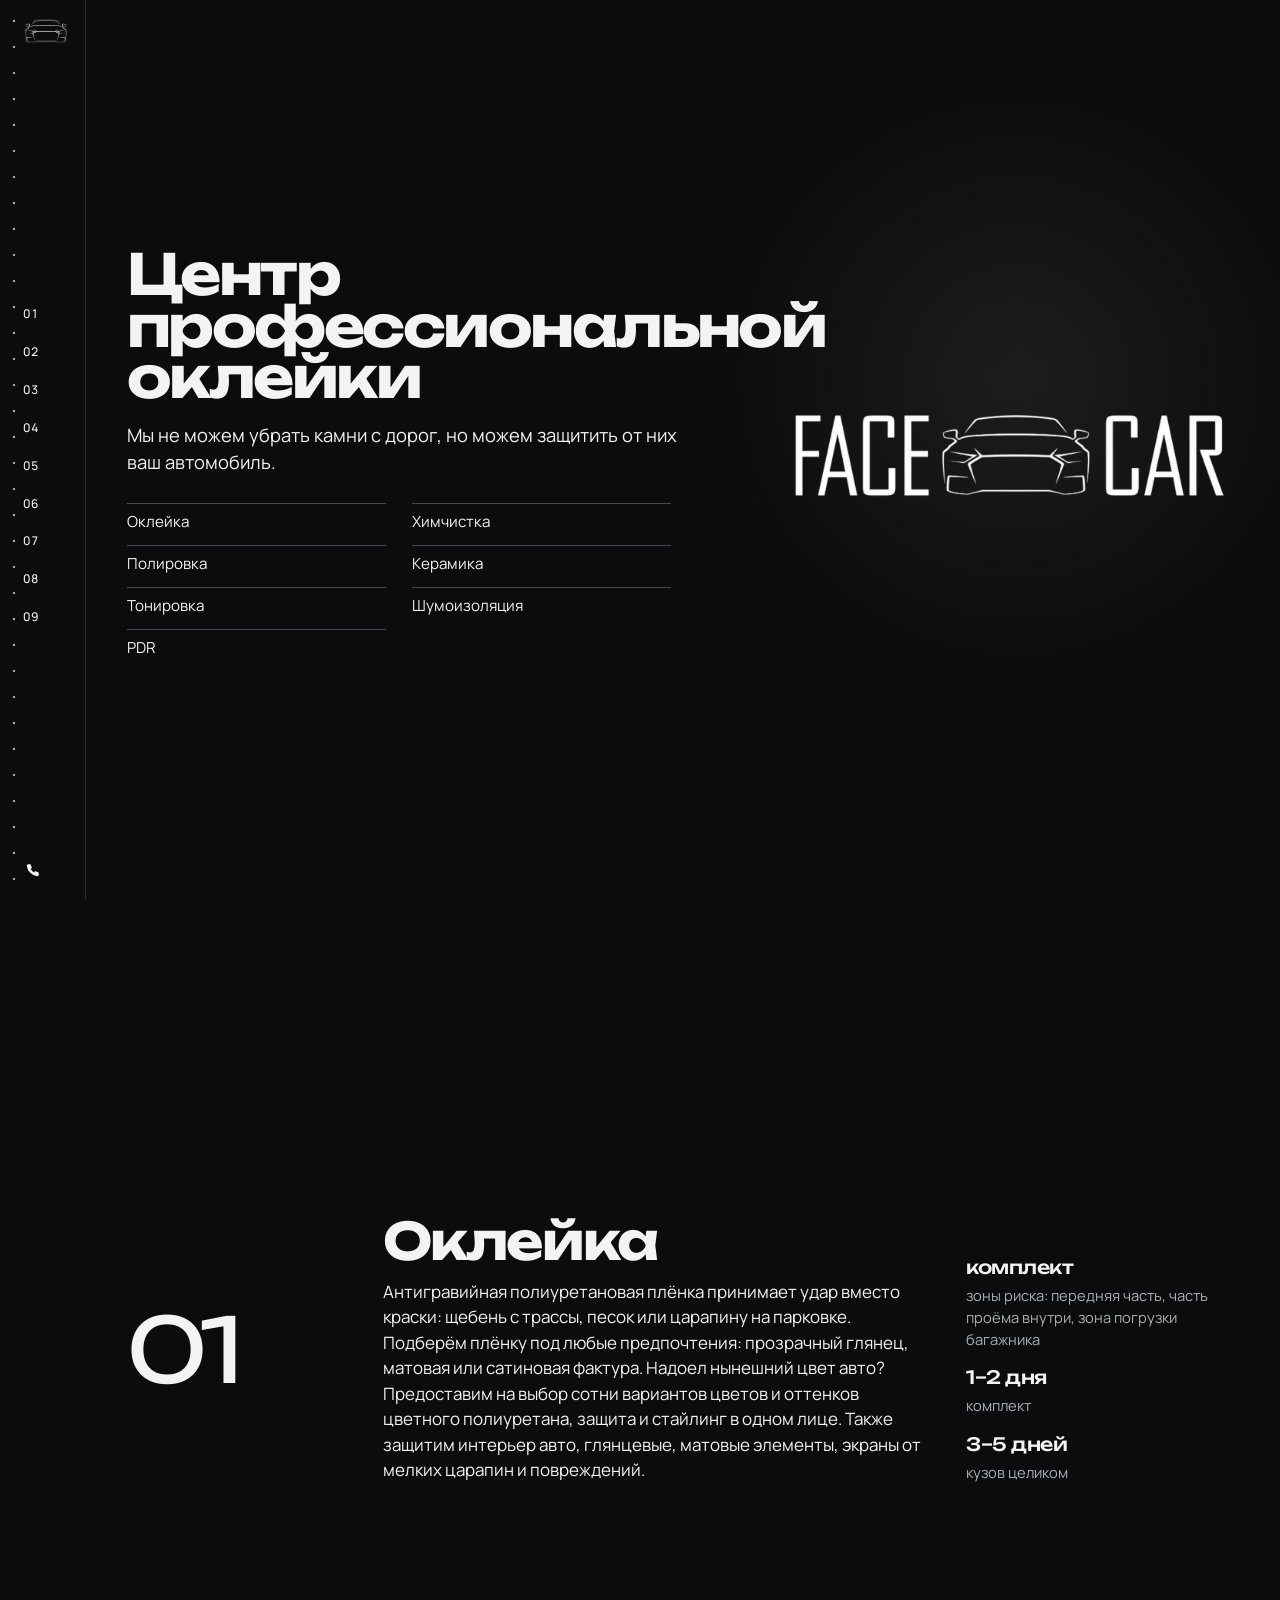
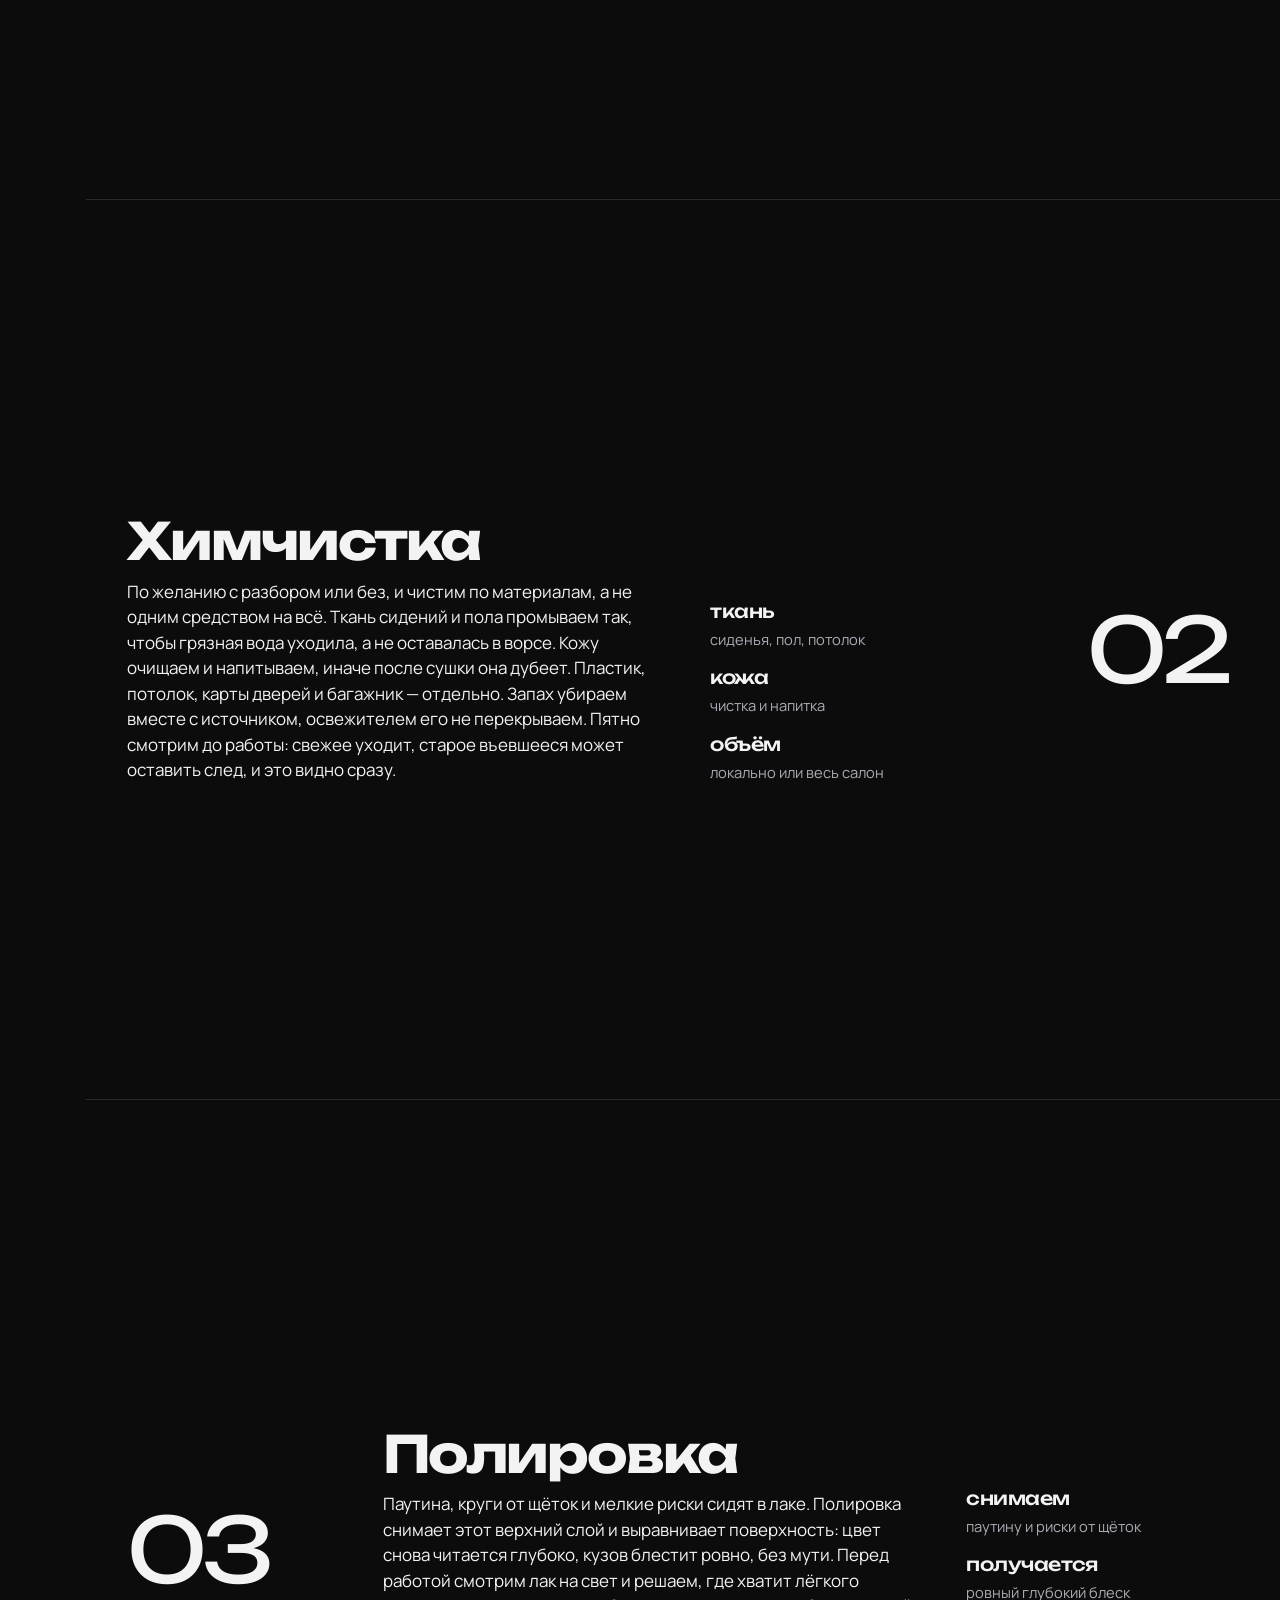
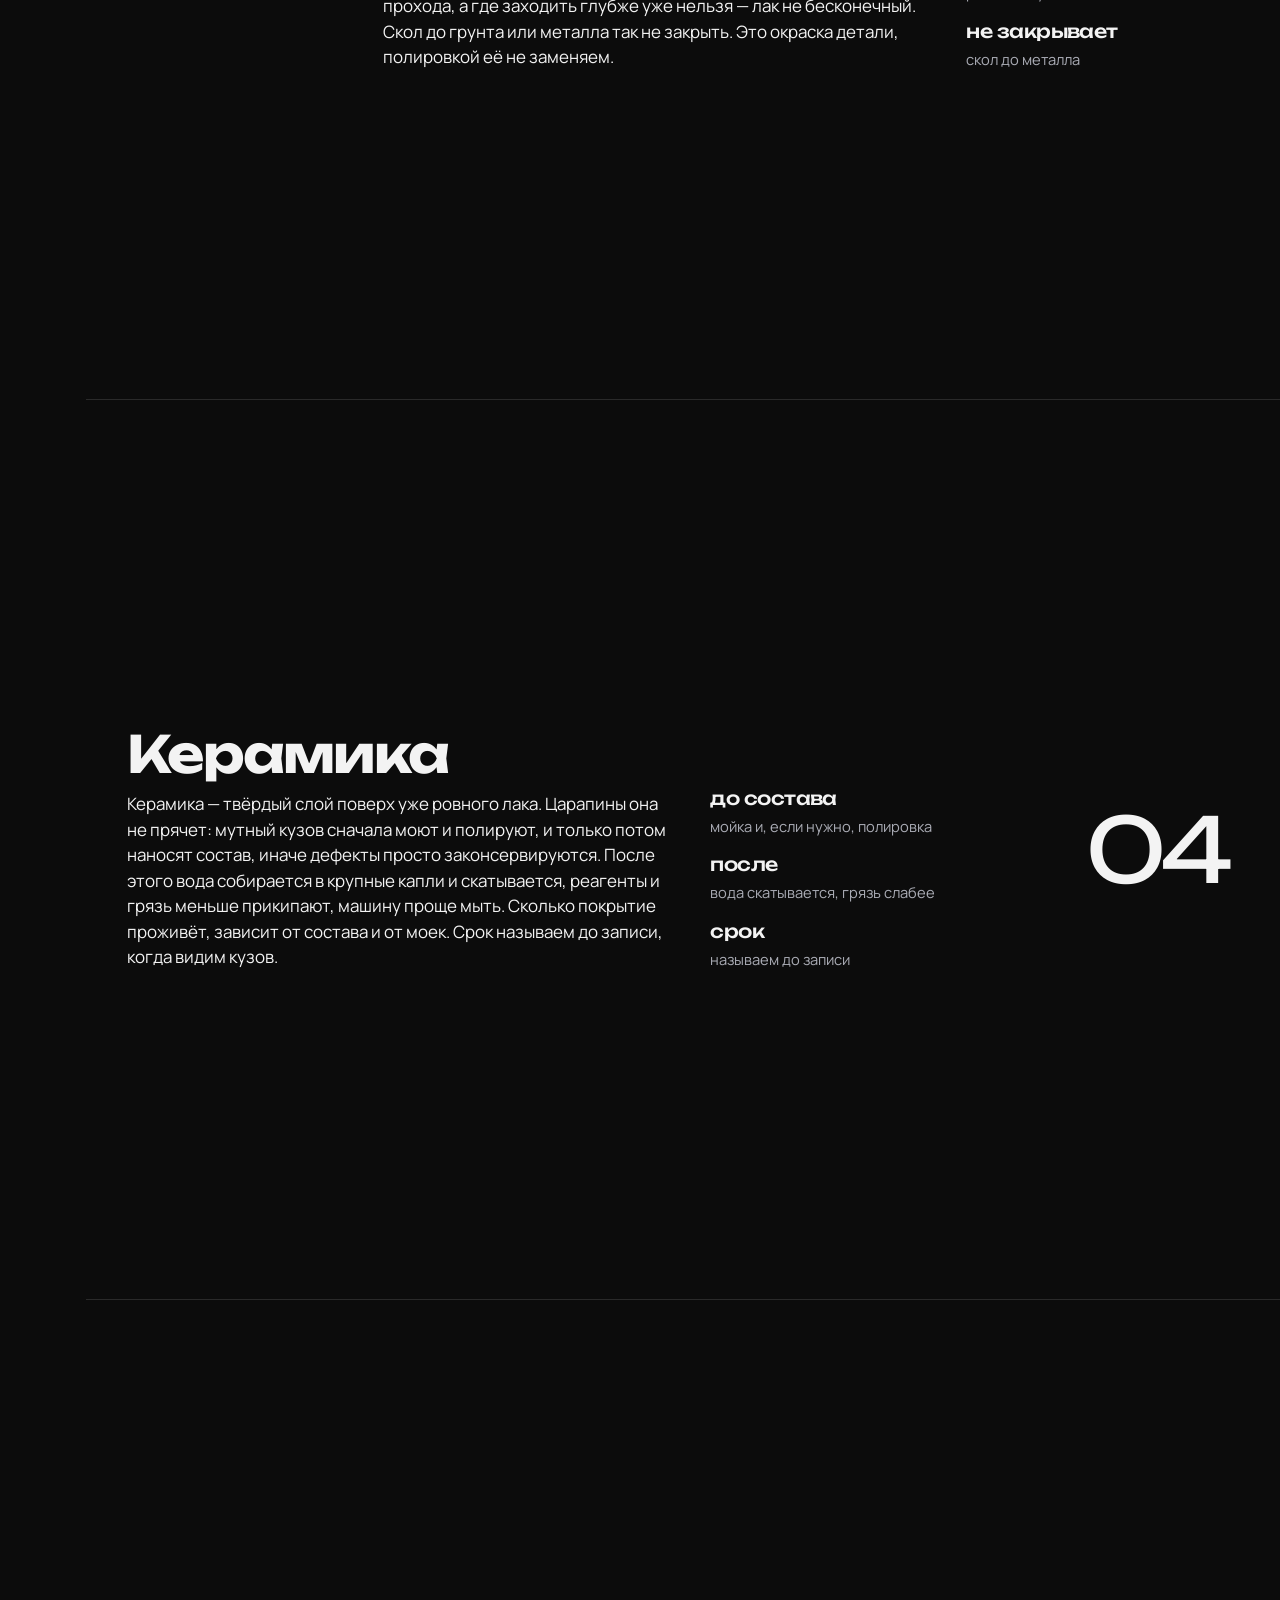
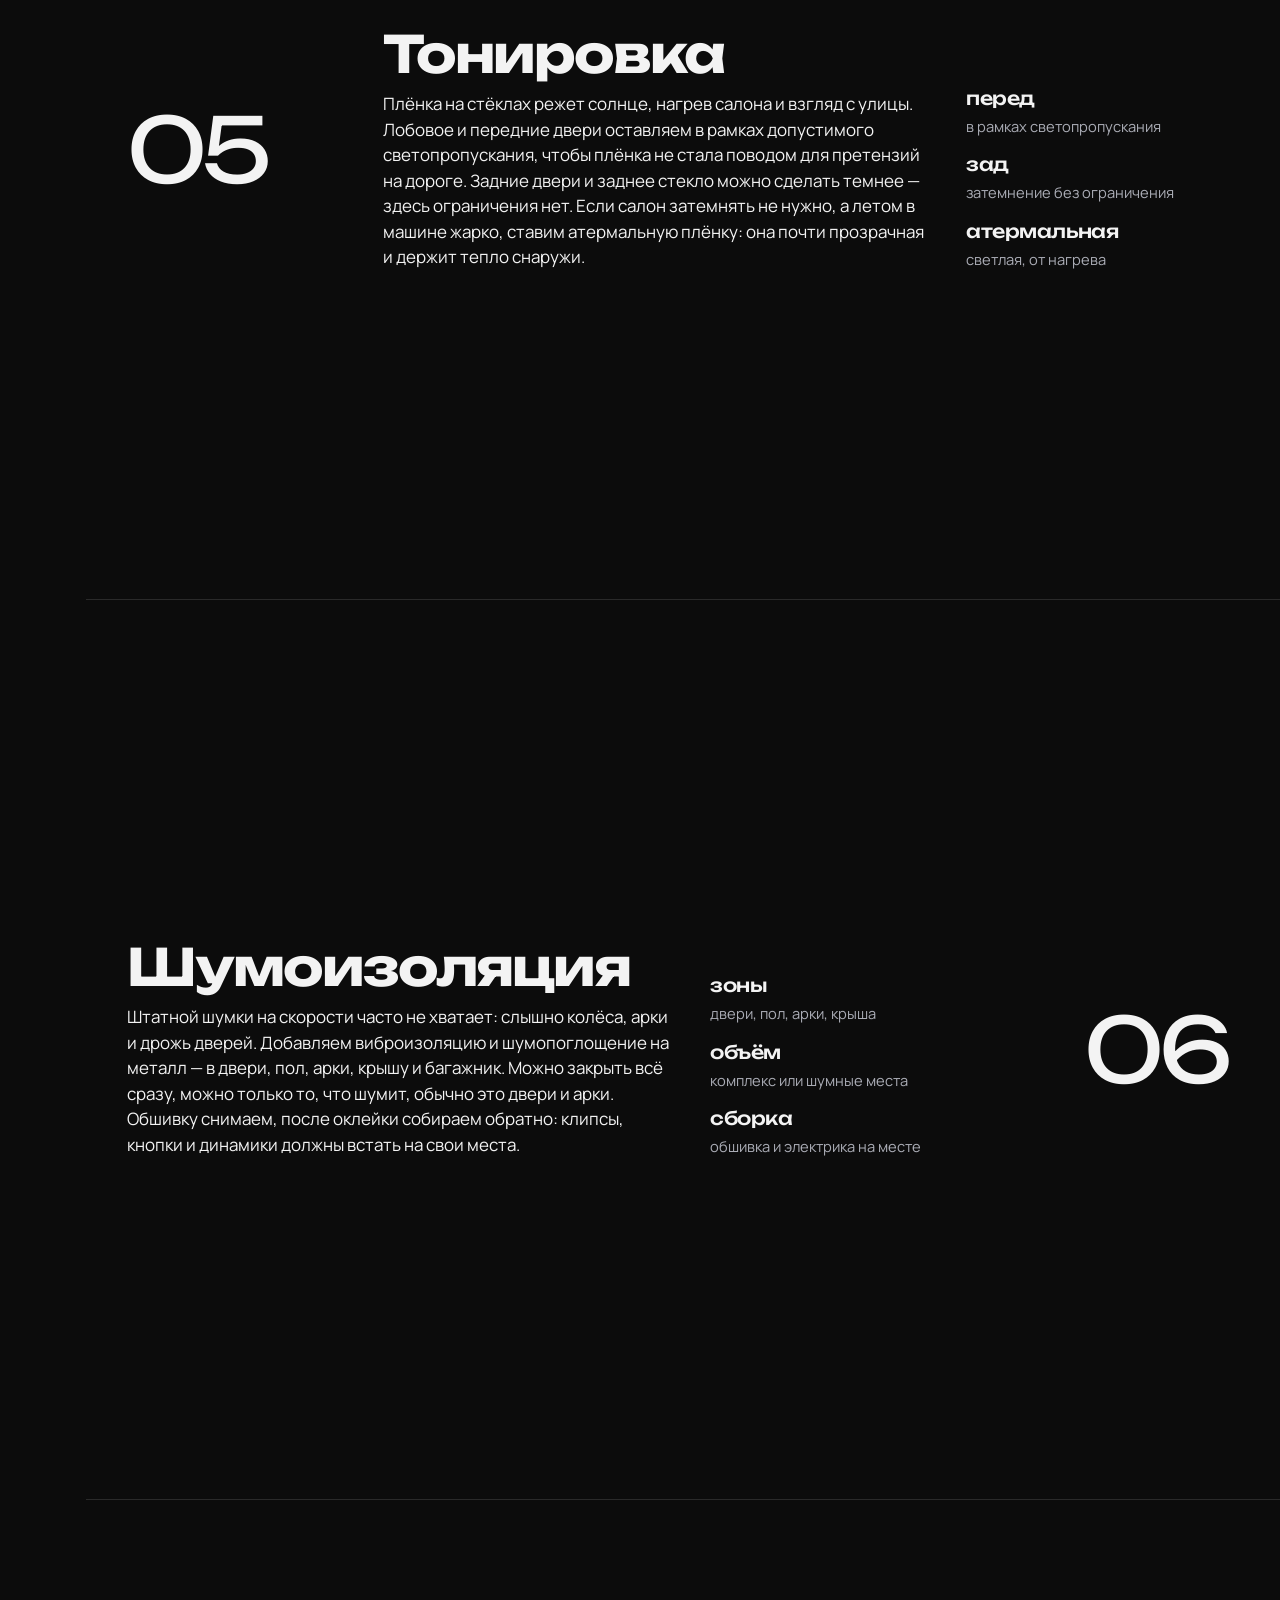
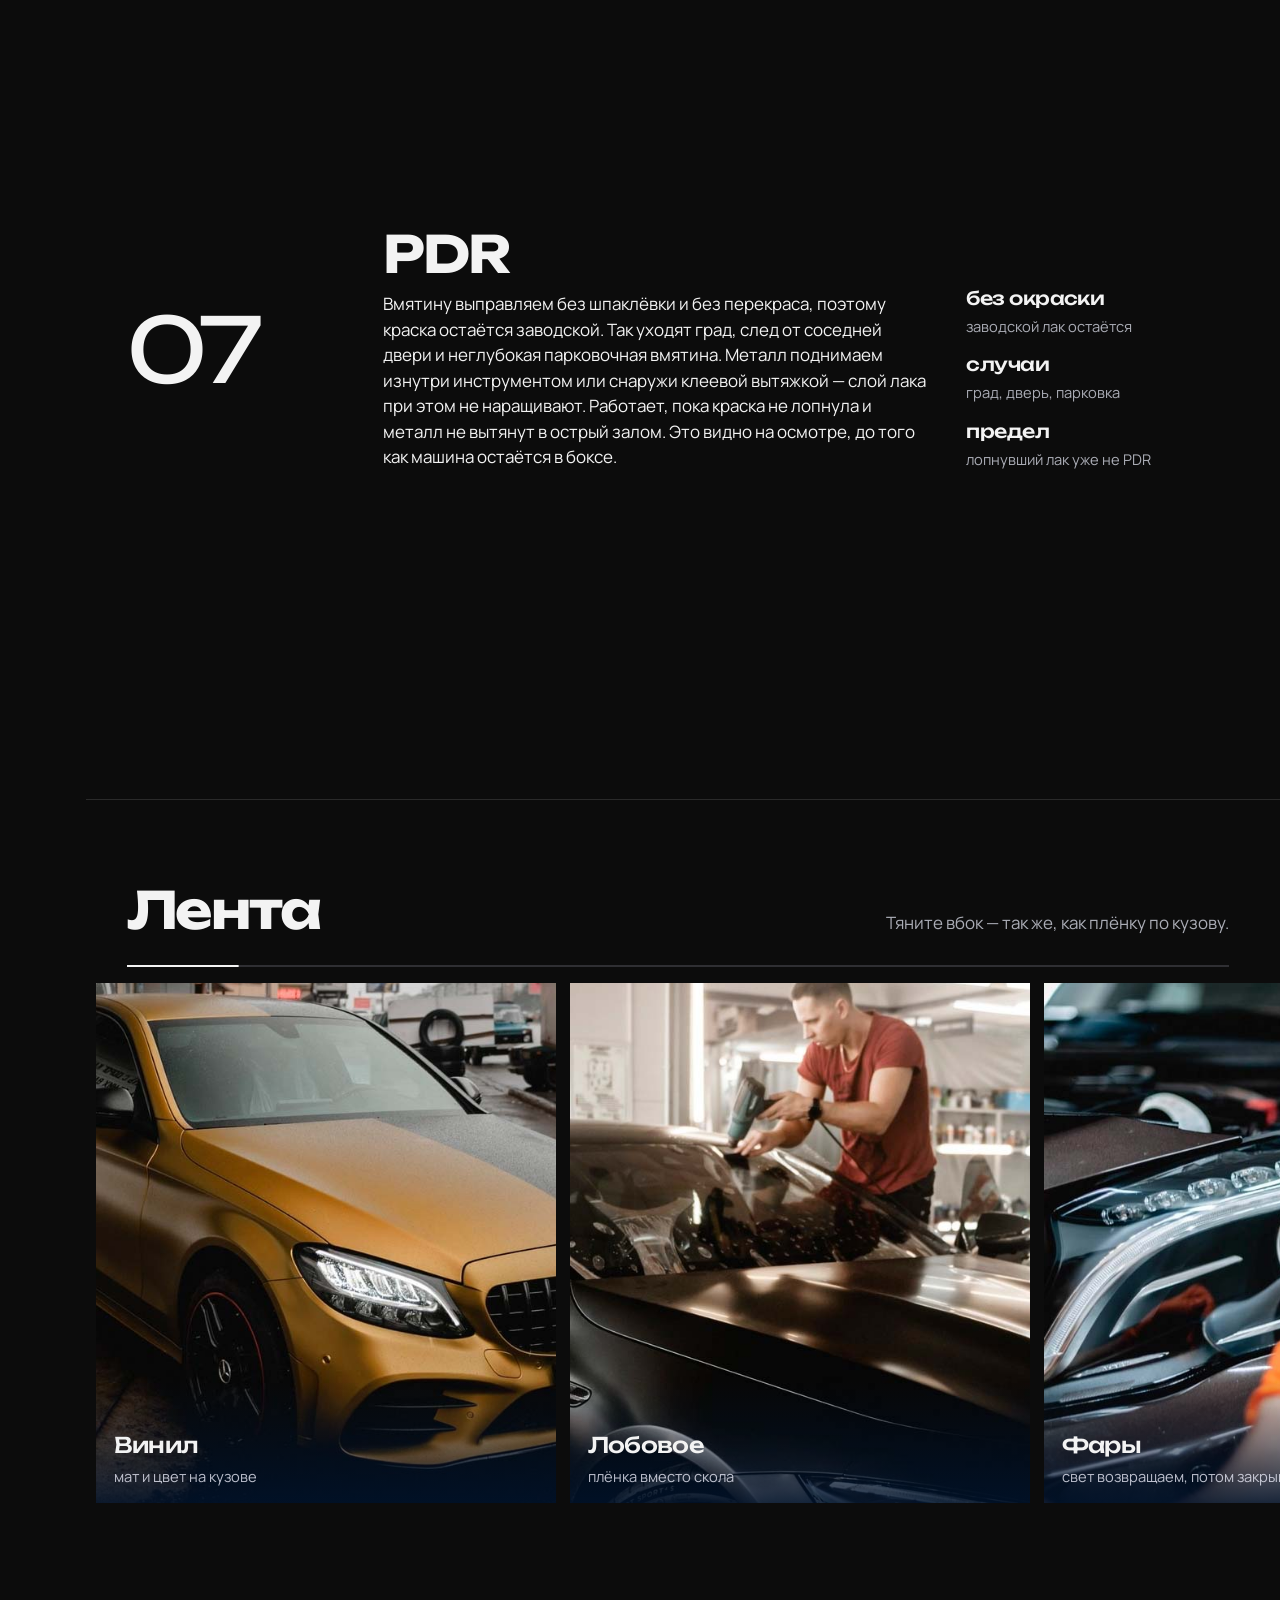
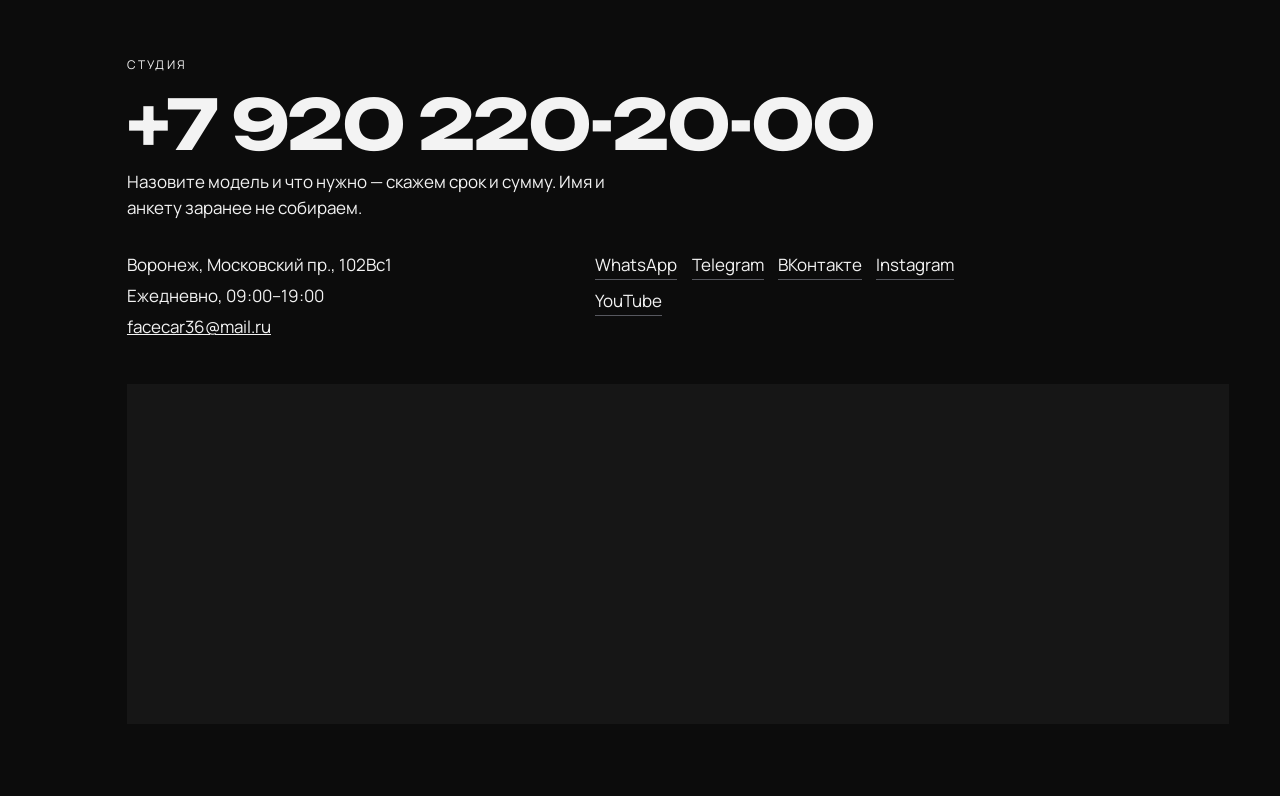
==== commit 138ede09: "Use the client's wording for the interior cleaning block." ====
--- a/index.html
+++ b/index.html
@@ -92,12 +92,12 @@
       <div class="band-text">
         <div class="band-copy">
           <h2>Химчистка</h2>
-          <p>Салон разбираем и чистим по материалам, а не одним средством на всё. Ткань сидений и пола промываем так, чтобы грязная вода уходила, а не оставалась в ворсе. Кожу очищаем и напитываем, иначе после сушки она дубеет. Пластик, потолок, карты дверей и багажник — отдельно. Запах убираем вместе с источником, освежителем его не перекрываем. Пятно смотрим до работы: свежее уходит, старое въевшееся может оставить след, и это видно сразу.</p>
+          <p>По желанию с разбором или без, и чистим по материалам, а не одним средством на всё. Ткань сидений и пола промываем так, чтобы грязная вода уходила, а не оставалась в ворсе. Кожу очищаем и напитываем, иначе после сушки она дубеет. Пластик, потолок, карты дверей и багажник — отдельно. Запах убираем вместе с источником, освежителем его не перекрываем. Пятно смотрим до работы: свежее уходит, старое въевшееся может оставить след, и это видно сразу.</p>
         </div>
         <ul class="facts">
           <li><b>ткань</b><span>сиденья, пол, потолок</span></li>
           <li><b>кожа</b><span>чистка и напитка</span></li>
-          <li><b>объём</b><span>одно место или весь салон</span></li>
+          <li><b>объём</b><span>локально или весь салон</span></li>
         </ul>
       </div>
     </section>
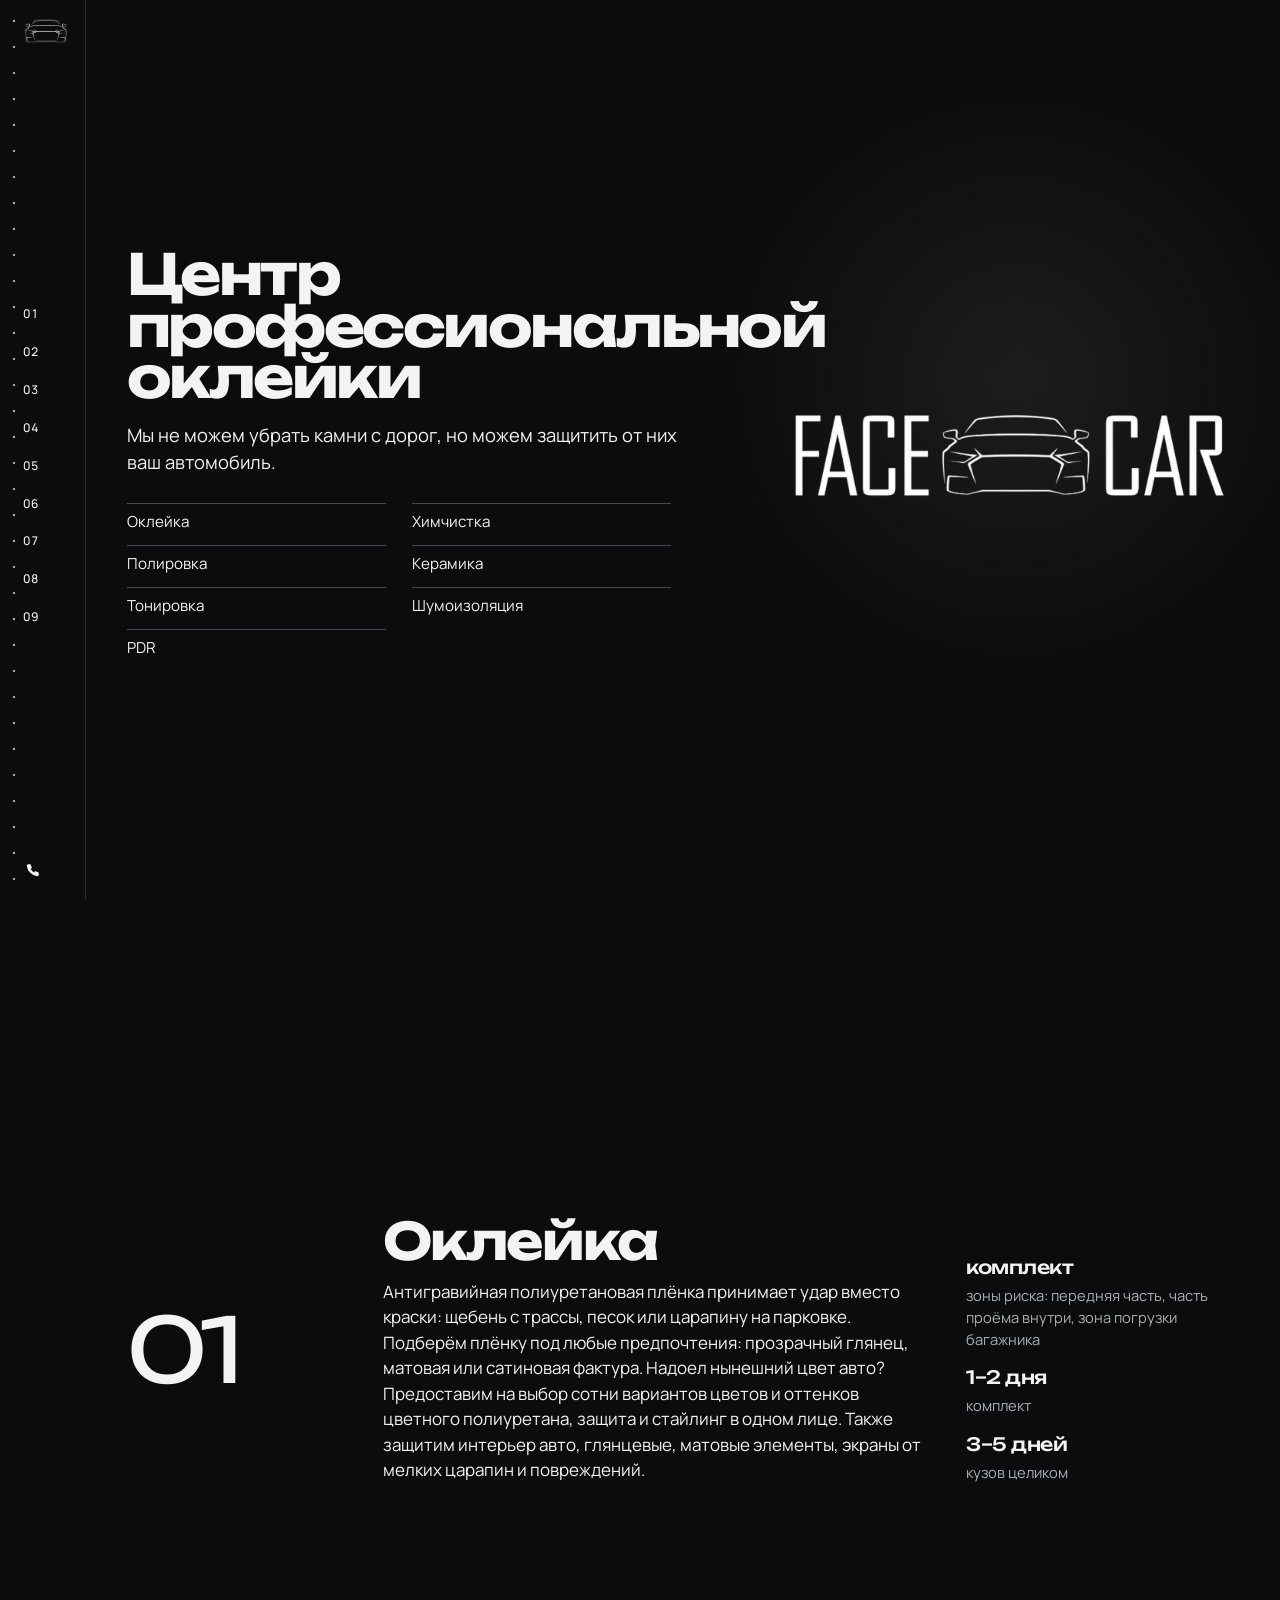
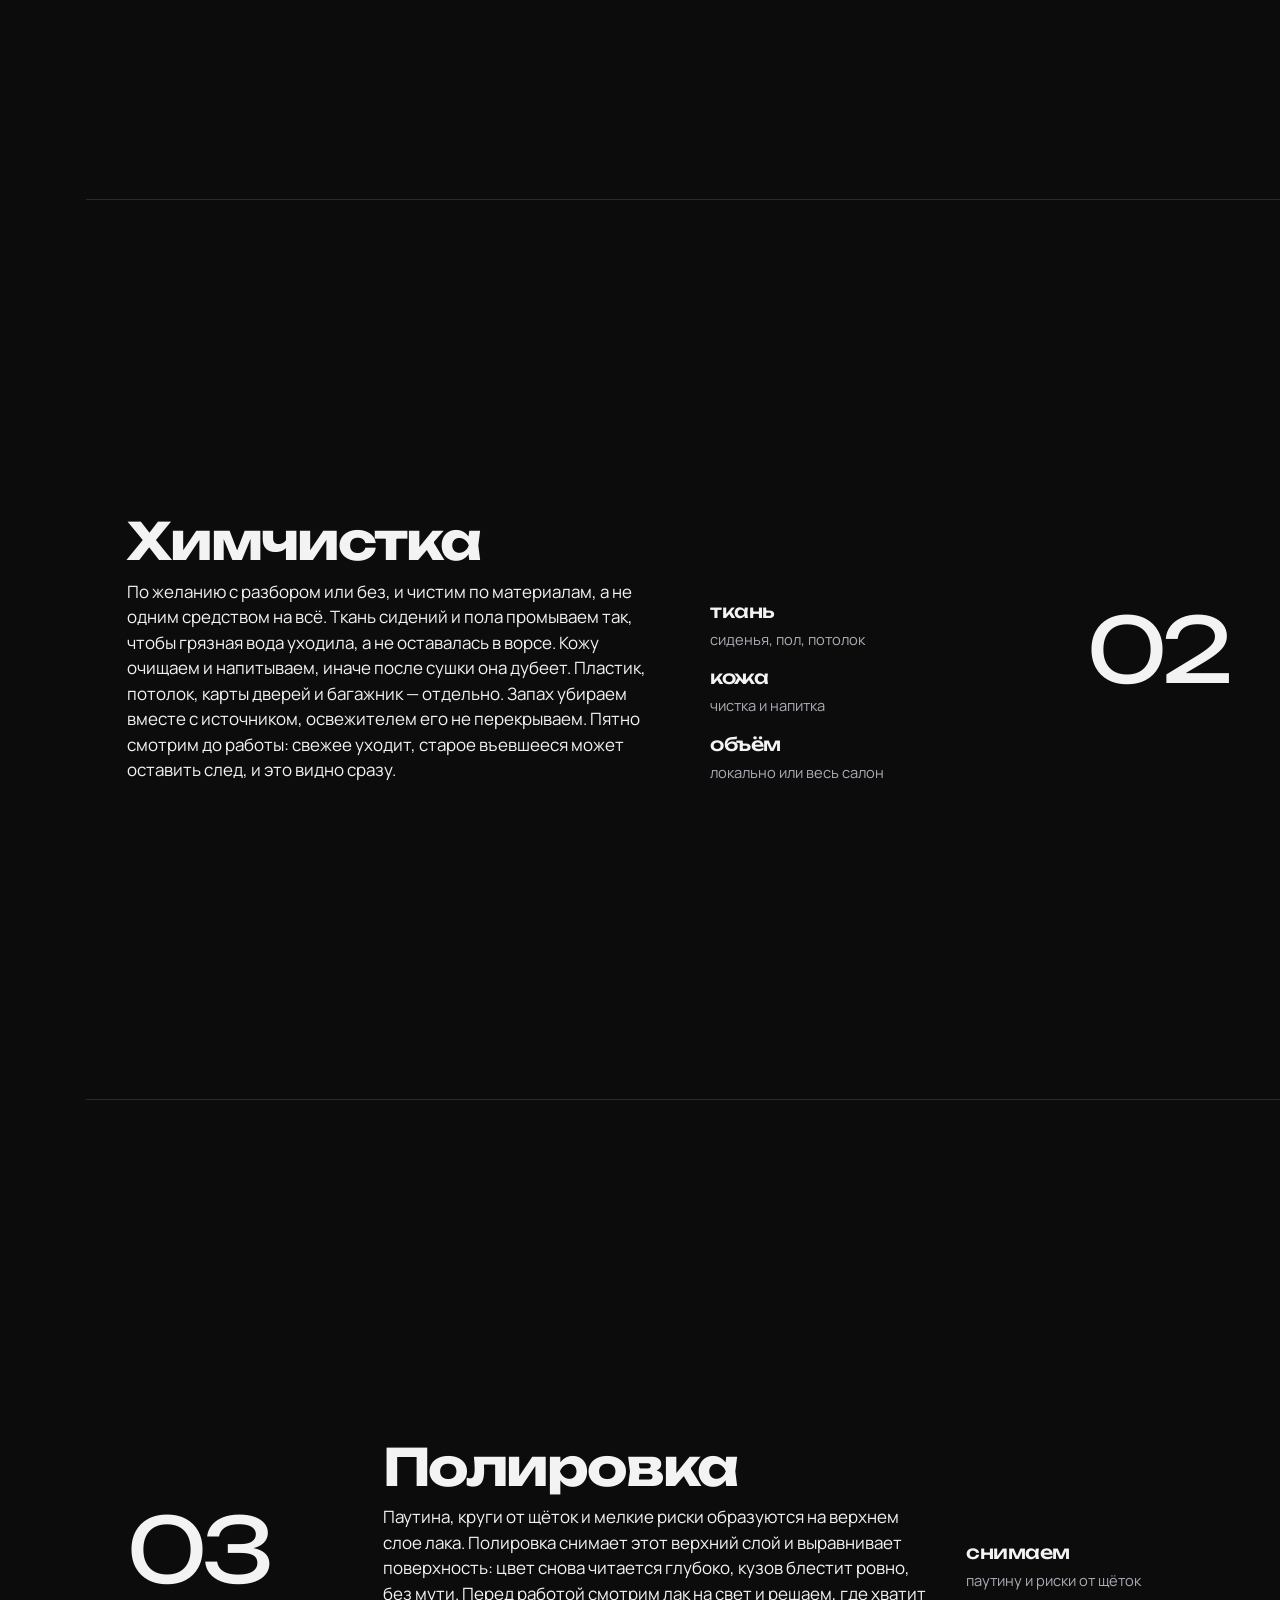
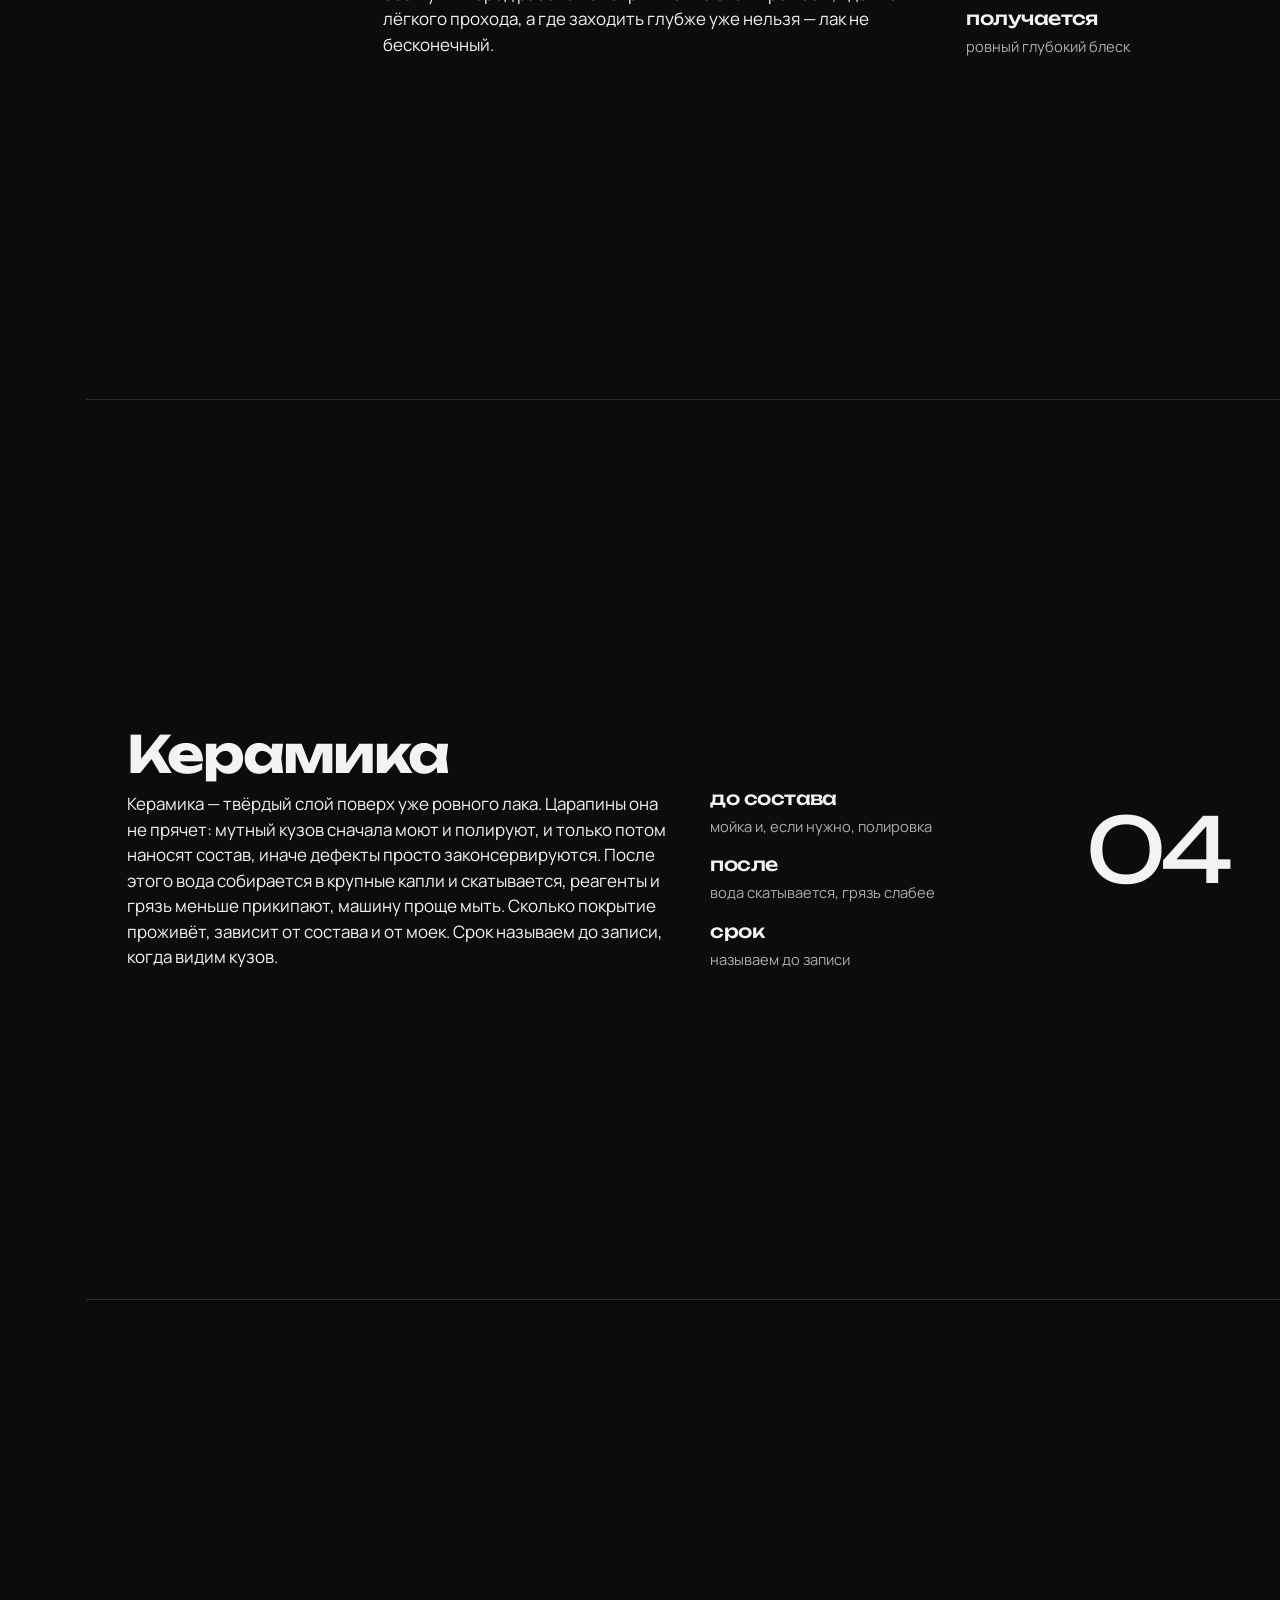
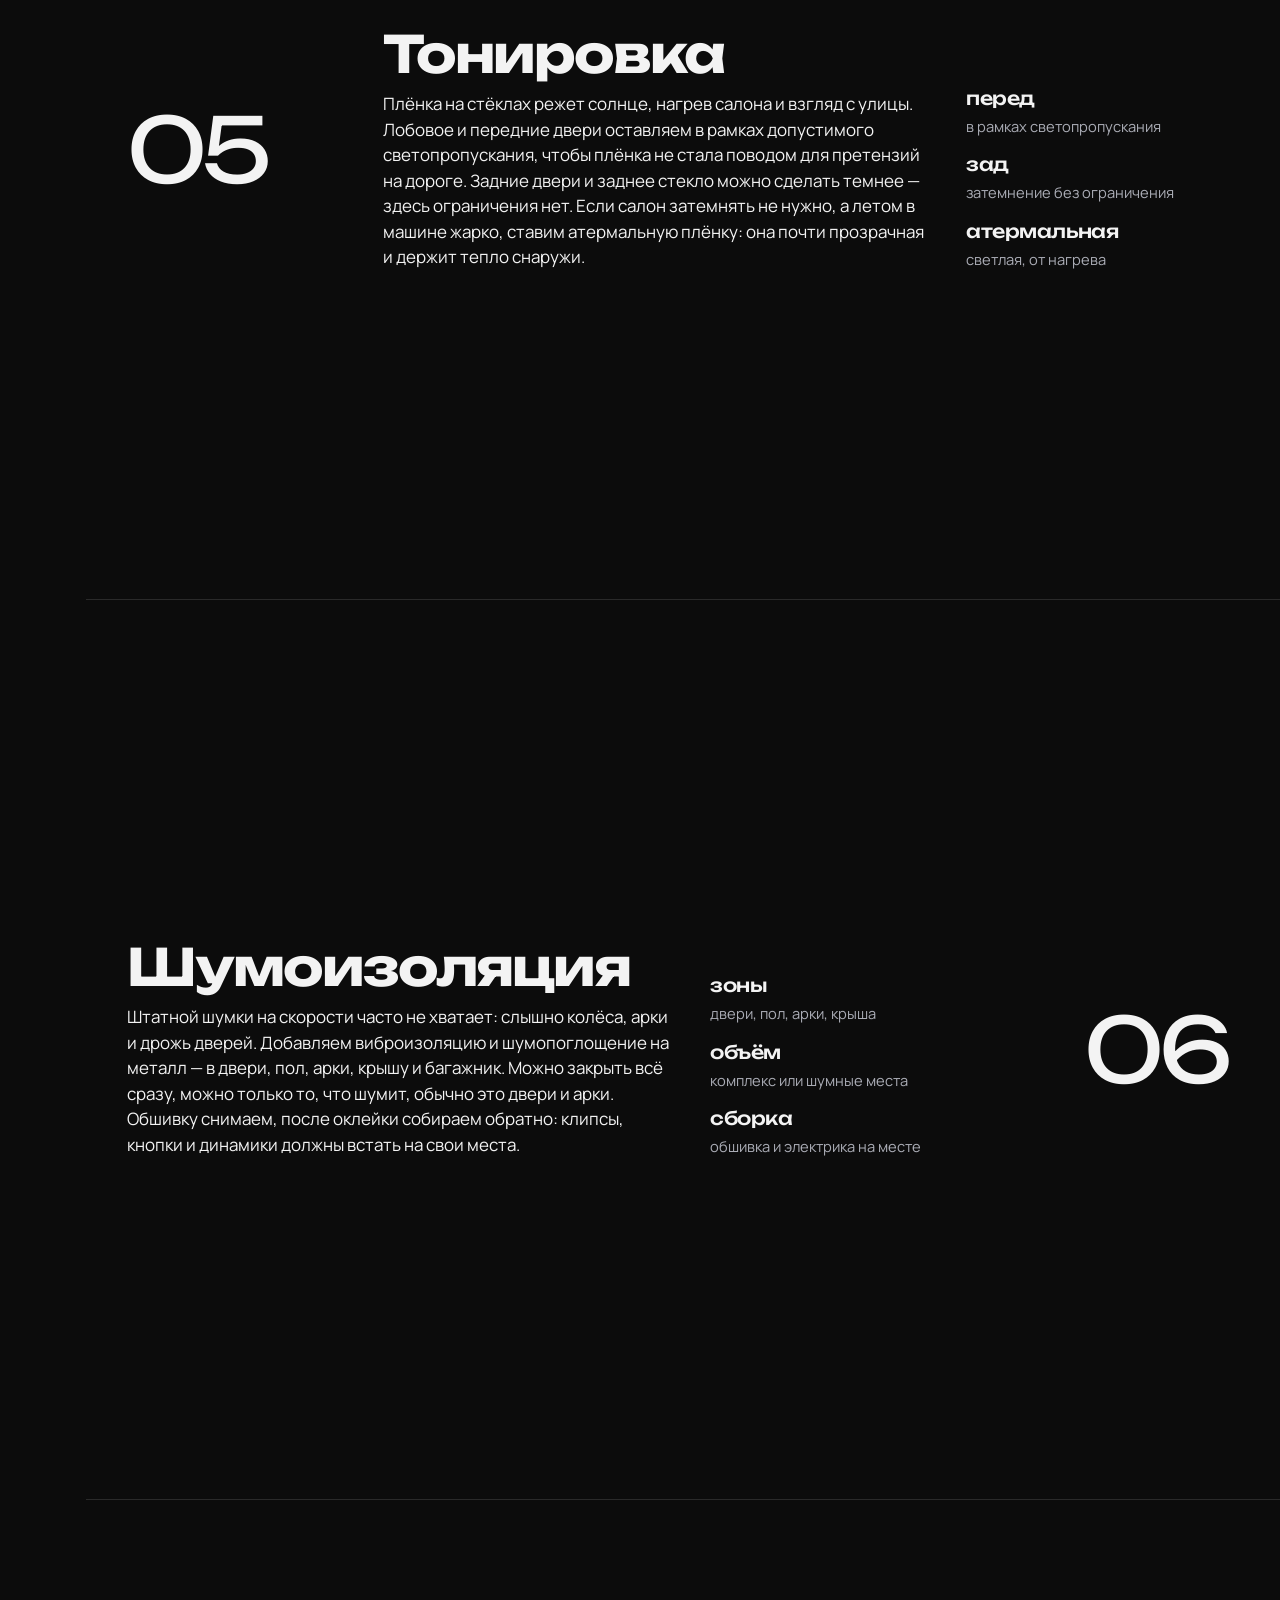
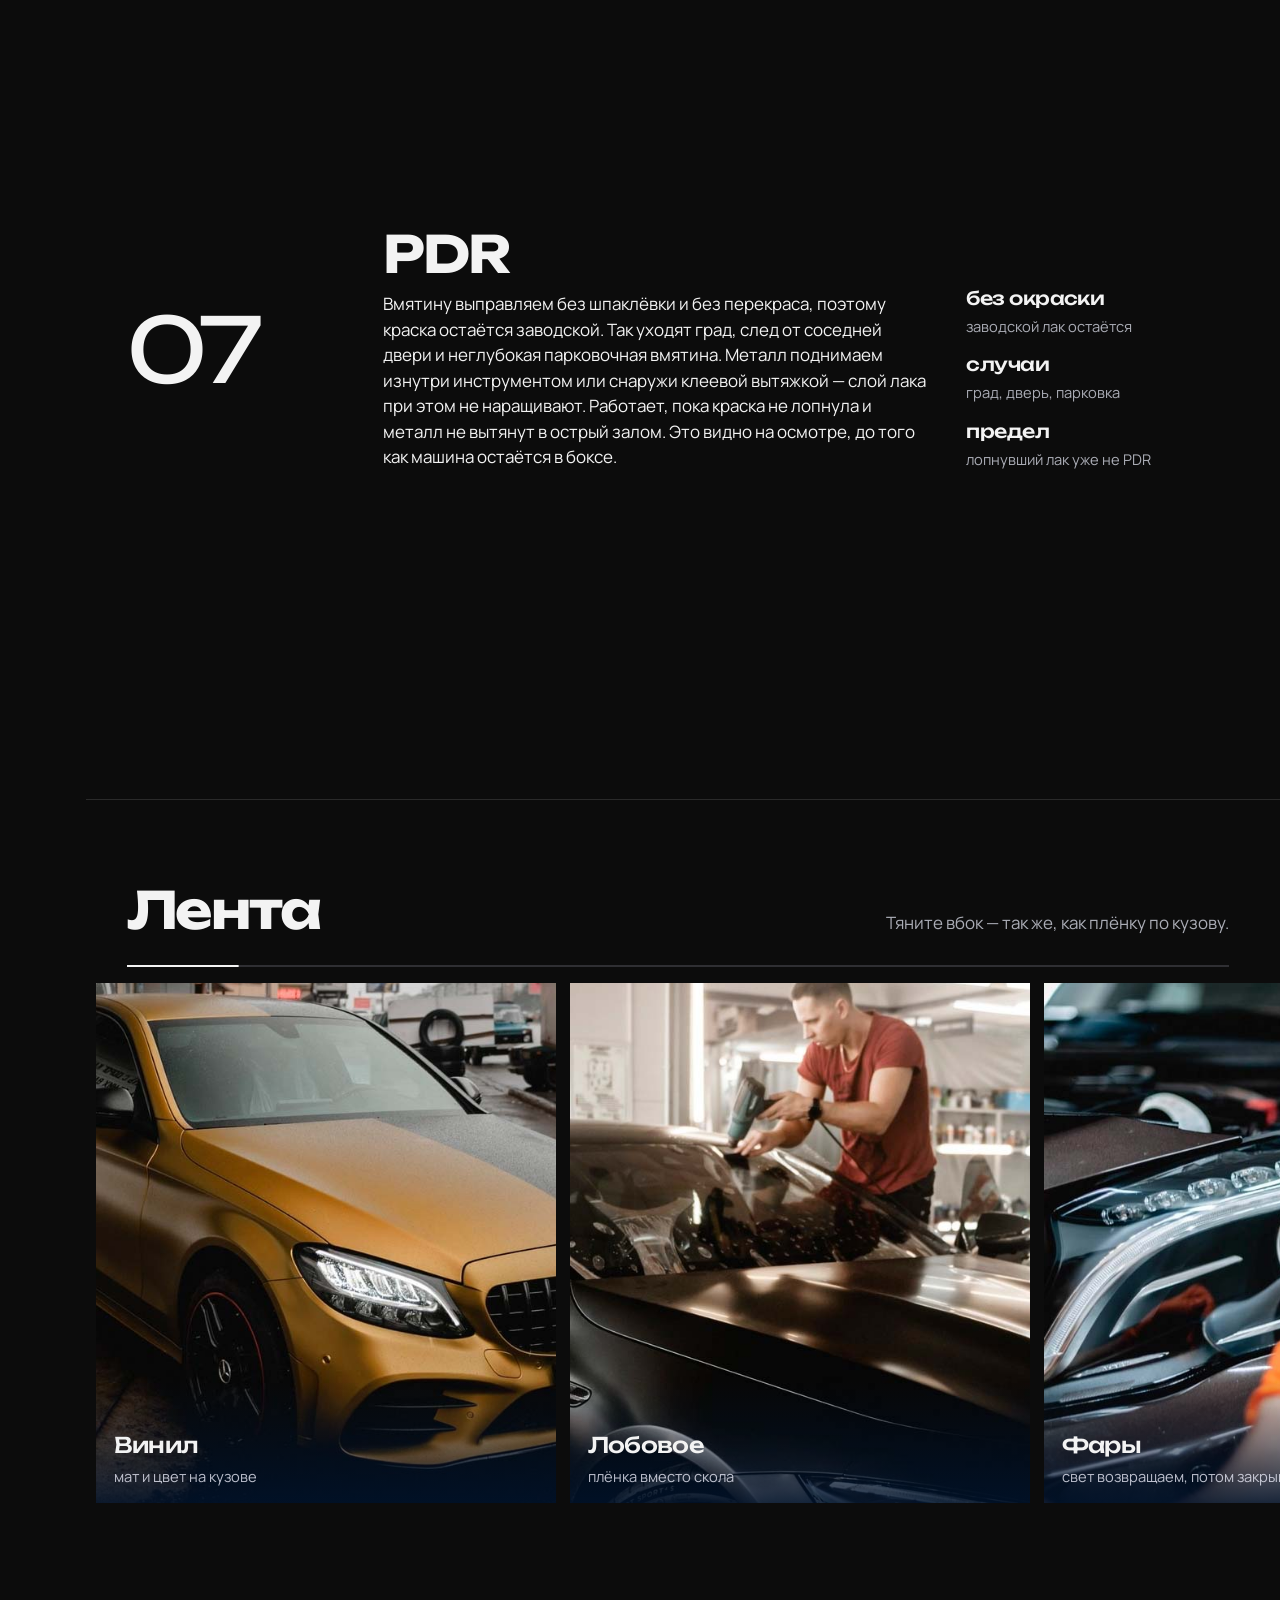
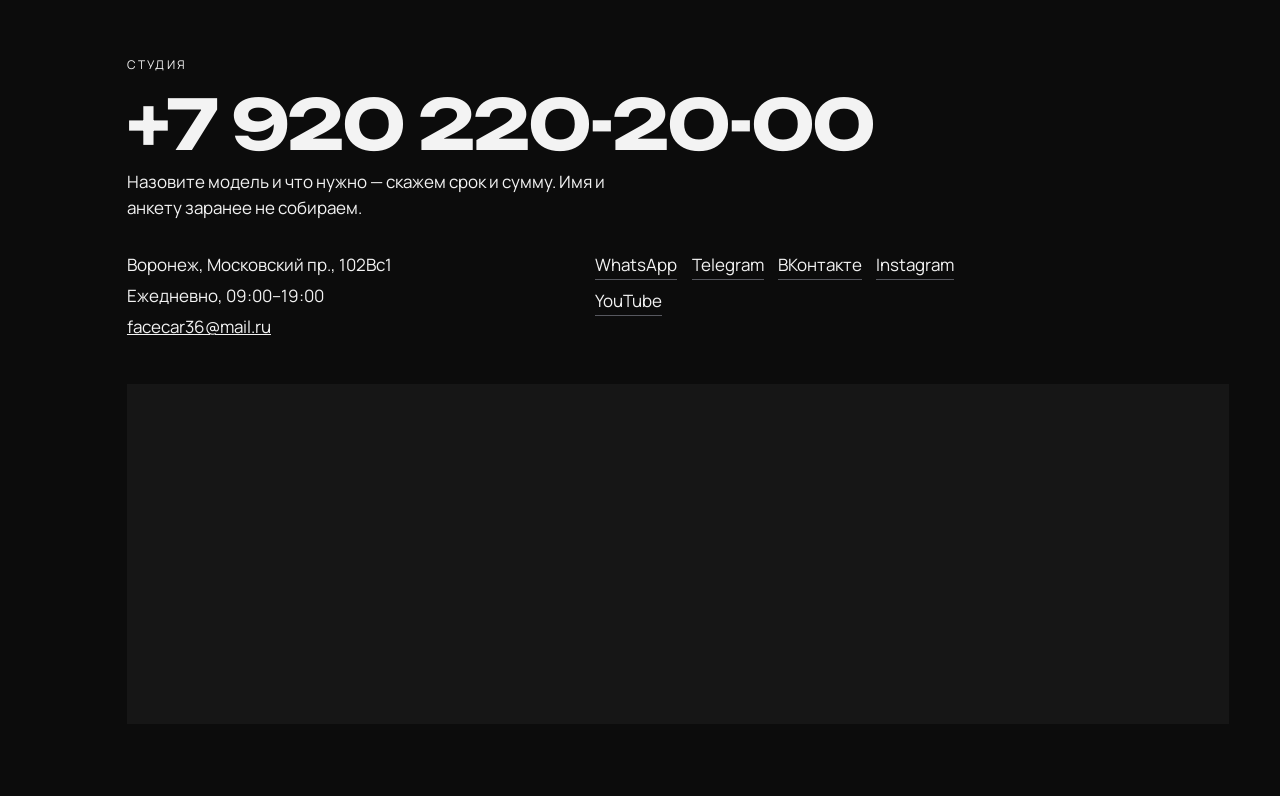
==== commit 13e9b30e: "Use the client's wording for the polish block." ====
--- a/index.html
+++ b/index.html
@@ -108,12 +108,11 @@
       <div class="band-text">
         <div class="band-copy">
           <h2>Полировка</h2>
-          <p>Паутина, круги от щёток и мелкие риски сидят в лаке. Полировка снимает этот верхний слой и выравнивает поверхность: цвет снова читается глубоко, кузов блестит ровно, без мути. Перед работой смотрим лак на свет и решаем, где хватит лёгкого прохода, а где заходить глубже уже нельзя — лак не бесконечный. Скол до грунта или металла так не закрыть. Это окраска детали, полировкой её не заменяем.</p>
+          <p>Паутина, круги от щёток и мелкие риски образуются на верхнем слое лака. Полировка снимает этот верхний слой и выравнивает поверхность: цвет снова читается глубоко, кузов блестит ровно, без мути. Перед работой смотрим лак на свет и решаем, где хватит лёгкого прохода, а где заходить глубже уже нельзя — лак не бесконечный.</p>
         </div>
         <ul class="facts">
           <li><b>снимаем</b><span>паутину и риски от щёток</span></li>
           <li><b>получается</b><span>ровный глубокий блеск</span></li>
-          <li><b>не закрывает</b><span>скол до металла</span></li>
         </ul>
       </div>
     </section>
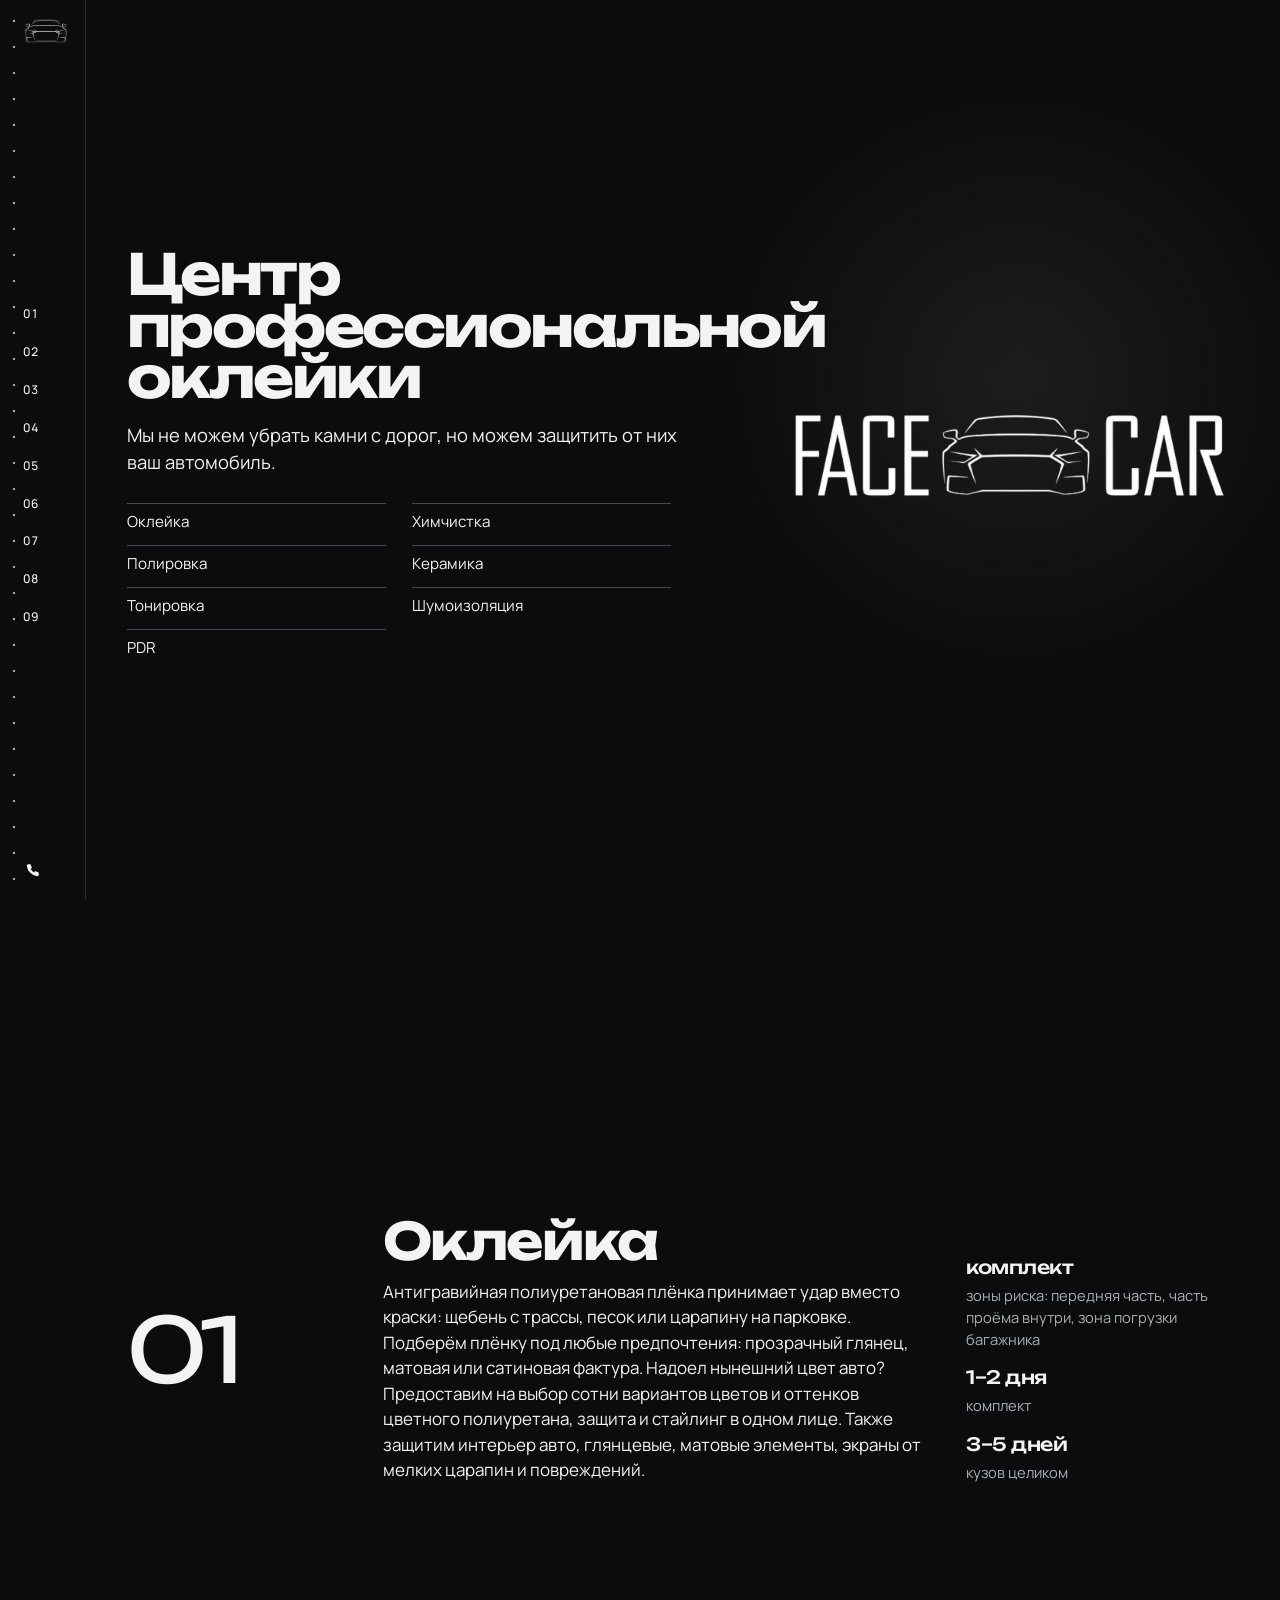
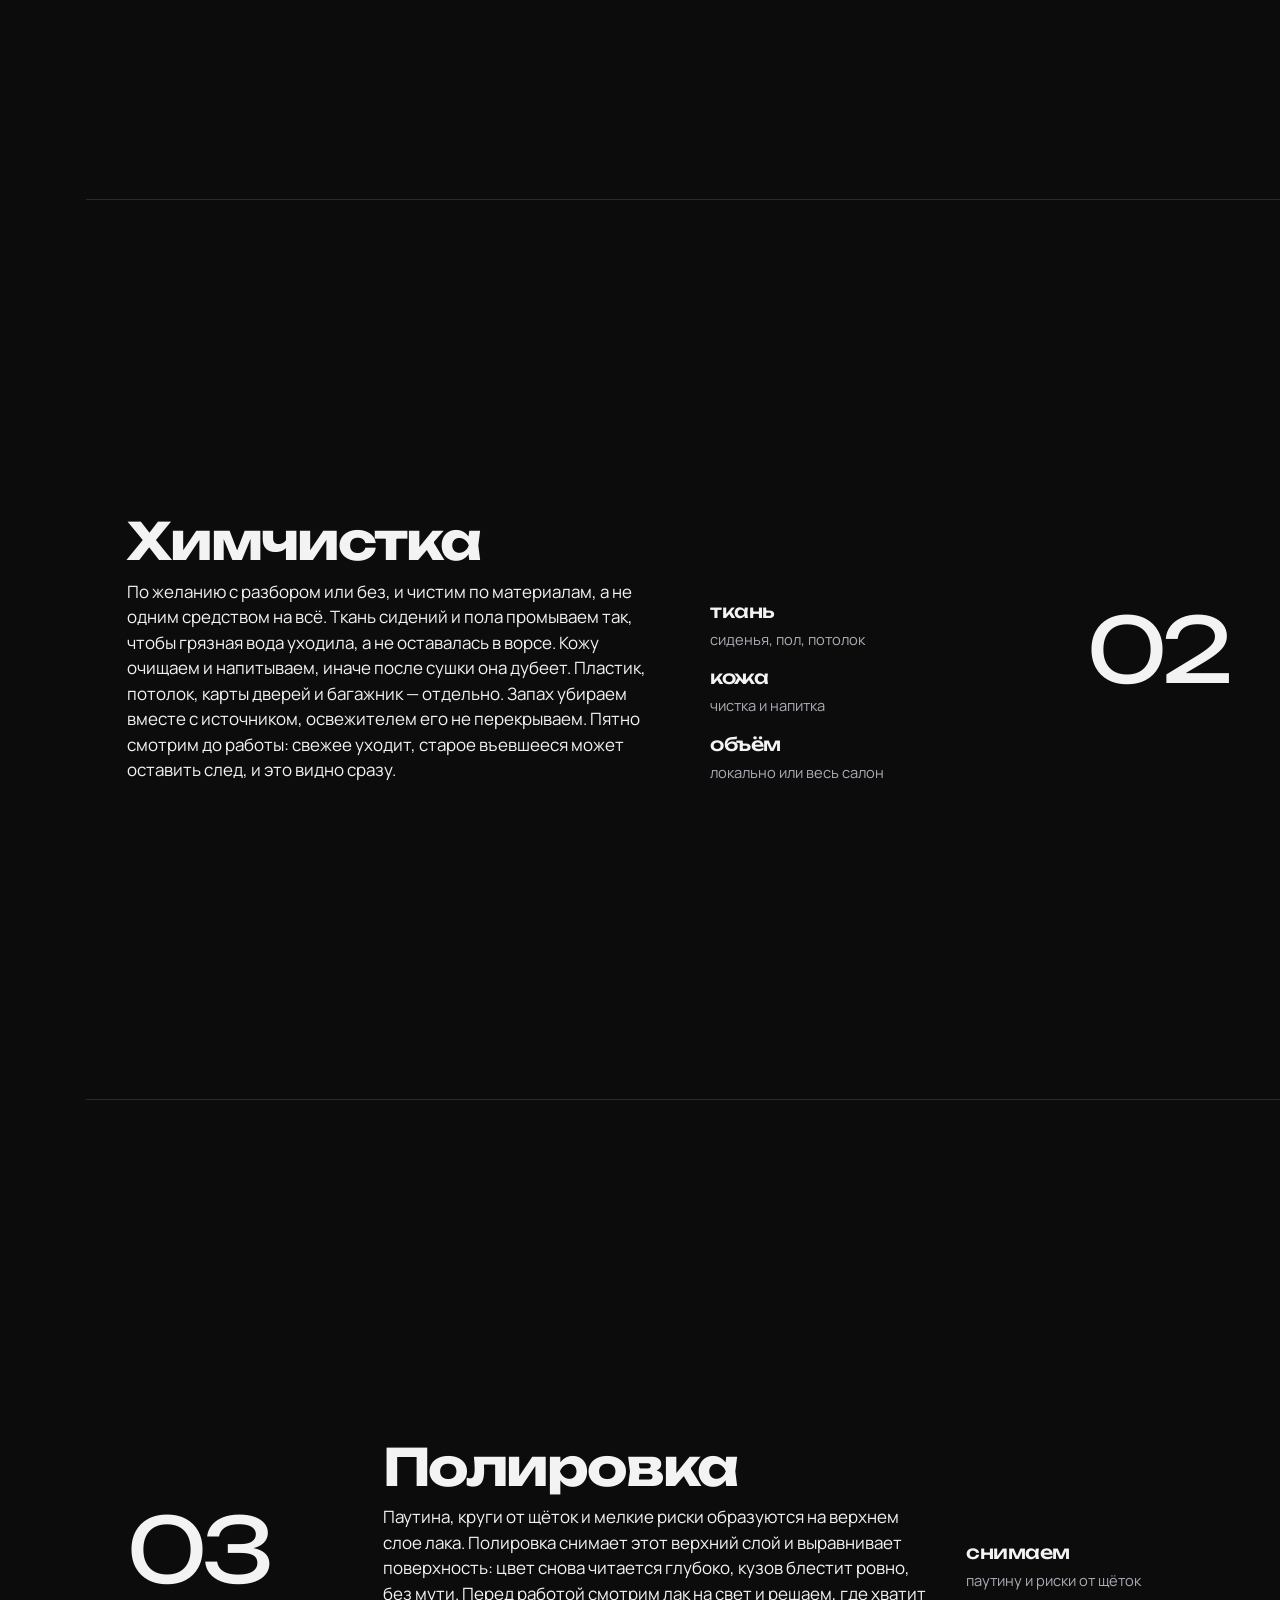
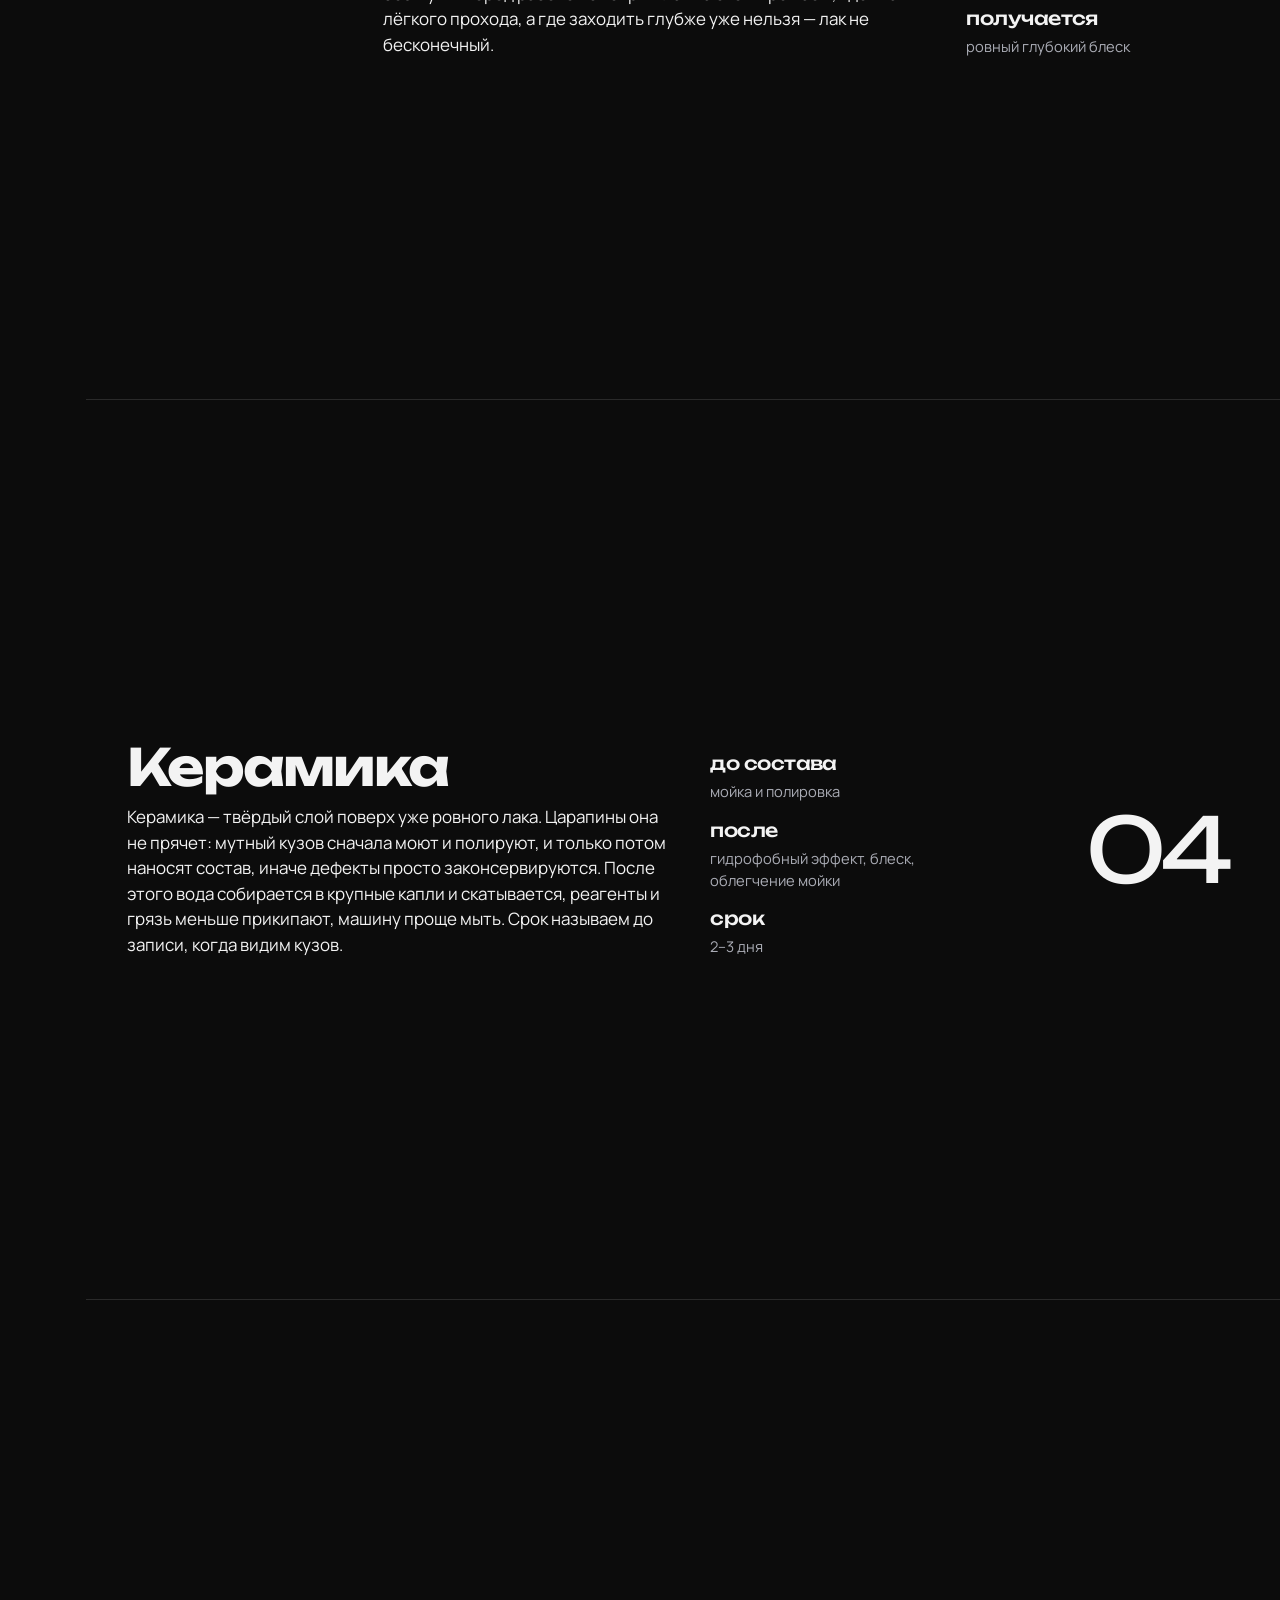
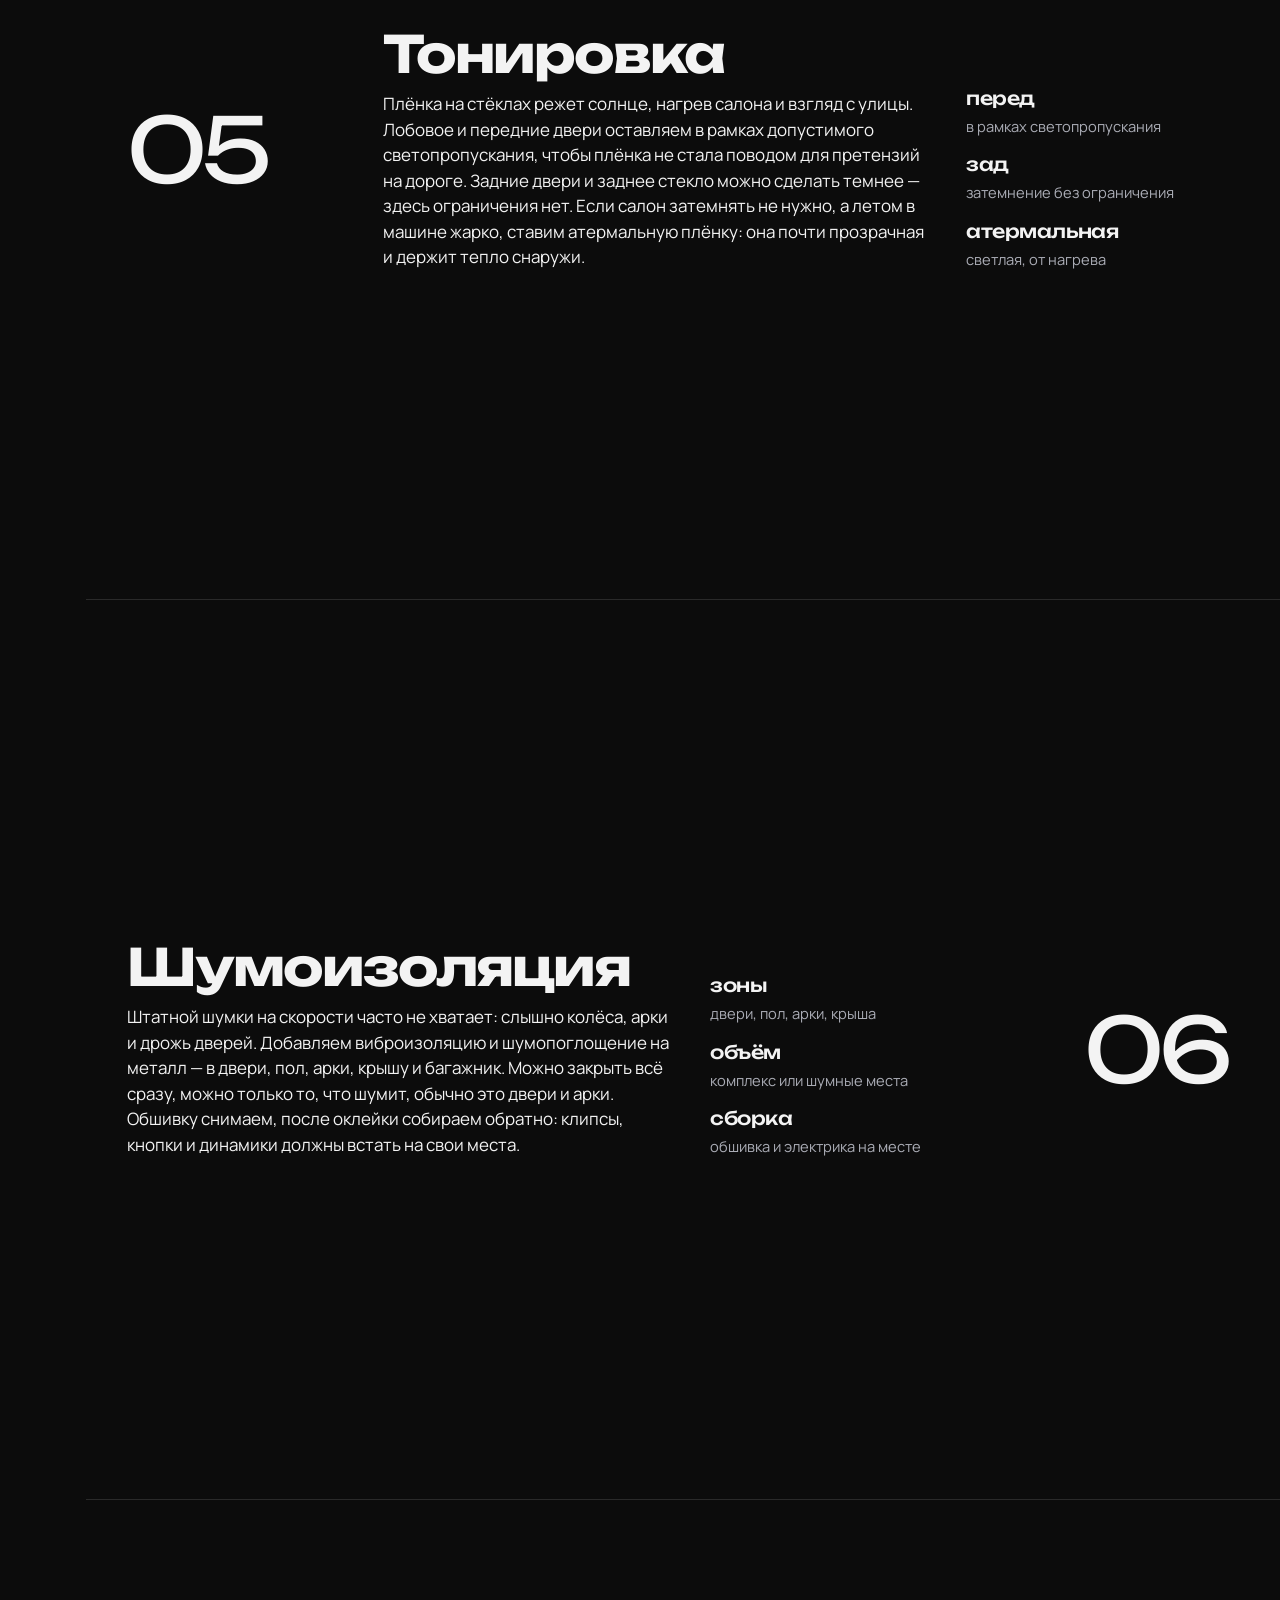
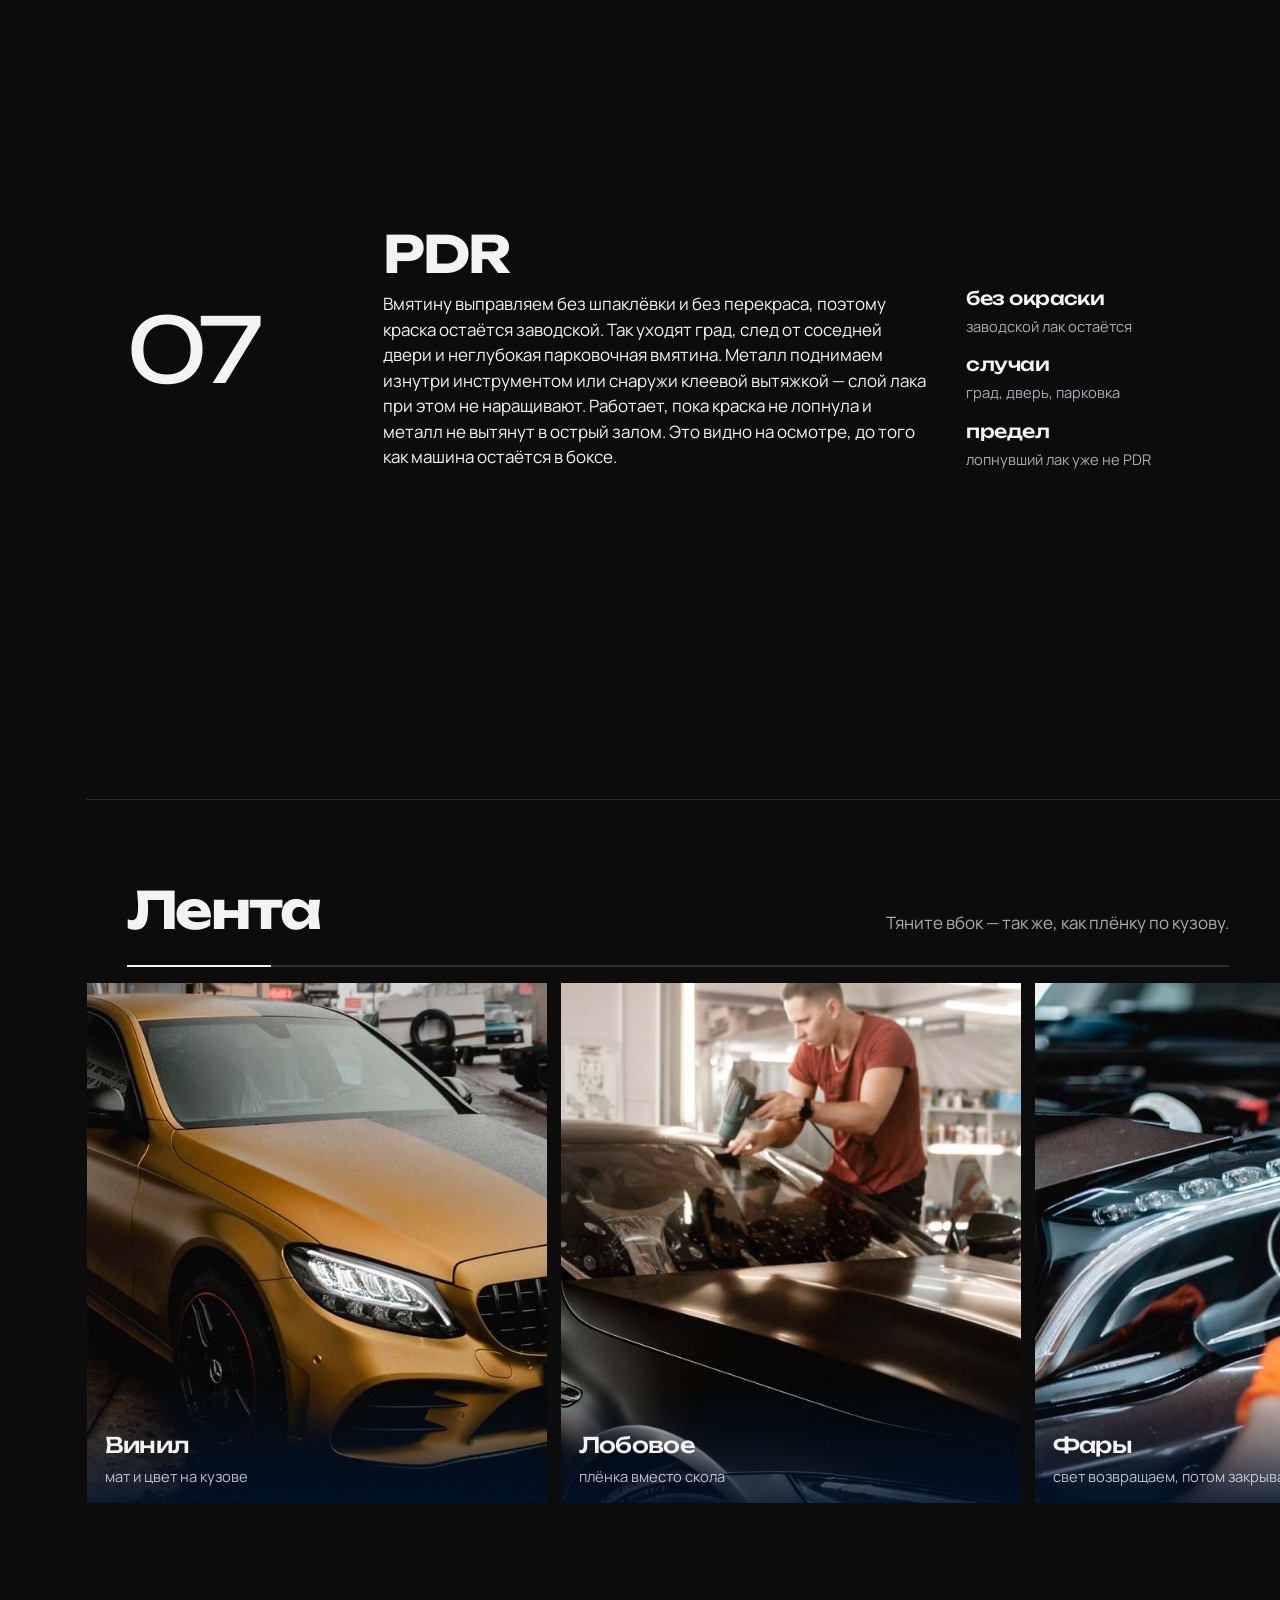
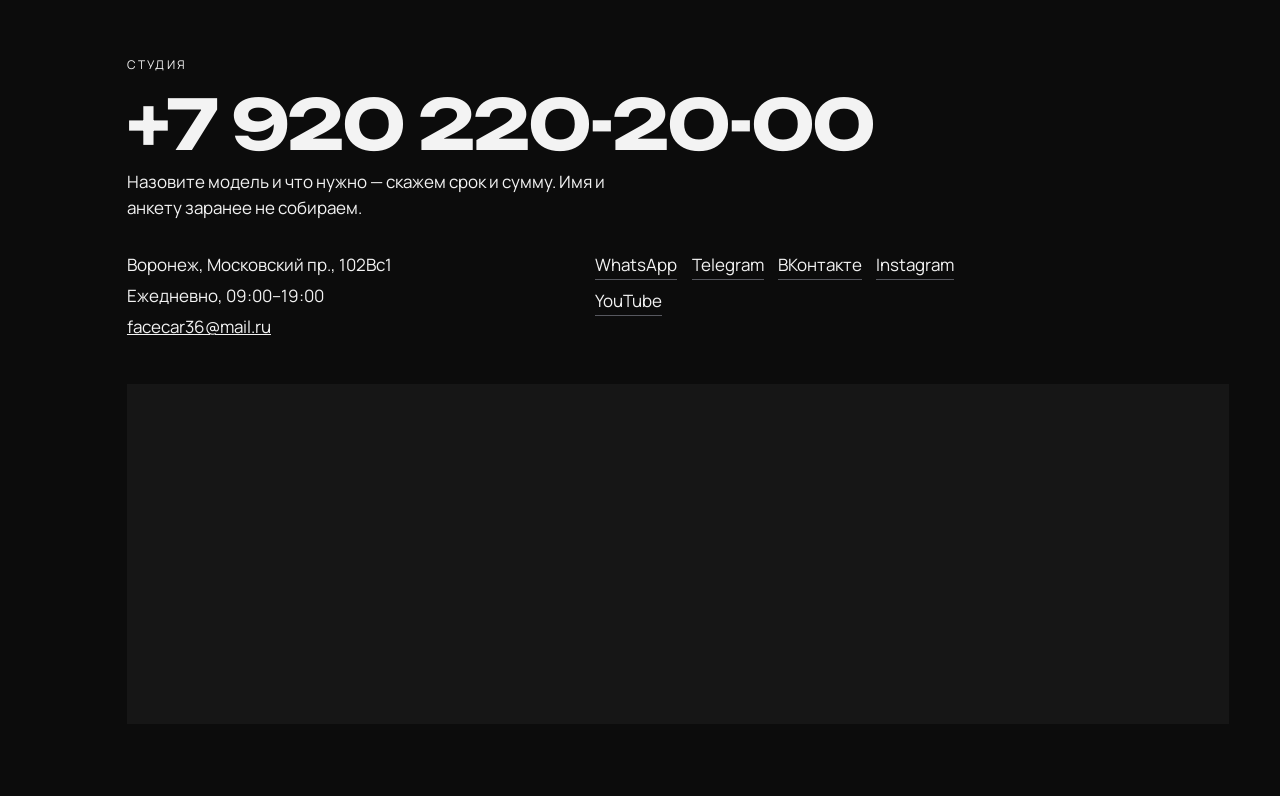
==== commit 7737260d: "Use the client's wording for the ceramic block." ====
--- a/index.html
+++ b/index.html
@@ -123,12 +123,12 @@
       <div class="band-text">
         <div class="band-copy">
           <h2>Керамика</h2>
-          <p>Керамика — твёрдый слой поверх уже ровного лака. Царапины она не прячет: мутный кузов сначала моют и полируют, и только потом наносят состав, иначе дефекты просто законсервируются. После этого вода собирается в крупные капли и скатывается, реагенты и грязь меньше прикипают, машину проще мыть. Сколько покрытие проживёт, зависит от состава и от моек. Срок называем до записи, когда видим кузов.</p>
-        </div>
-        <ul class="facts">
-          <li><b>до состава</b><span>мойка и, если нужно, полировка</span></li>
-          <li><b>после</b><span>вода скатывается, грязь слабее</span></li>
-          <li><b>срок</b><span>называем до записи</span></li>
+          <p>Керамика — твёрдый слой поверх уже ровного лака. Царапины она не прячет: мутный кузов сначала моют и полируют, и только потом наносят состав, иначе дефекты просто законсервируются. После этого вода собирается в крупные капли и скатывается, реагенты и грязь меньше прикипают, машину проще мыть. Срок называем до записи, когда видим кузов.</p>
+        </div>
+        <ul class="facts">
+          <li><b>до состава</b><span>мойка и полировка</span></li>
+          <li><b>после</b><span>гидрофобный эффект, блеск, облегчение мойки</span></li>
+          <li><b>срок</b><span>2–3 дня</span></li>
         </ul>
       </div>
     </section>
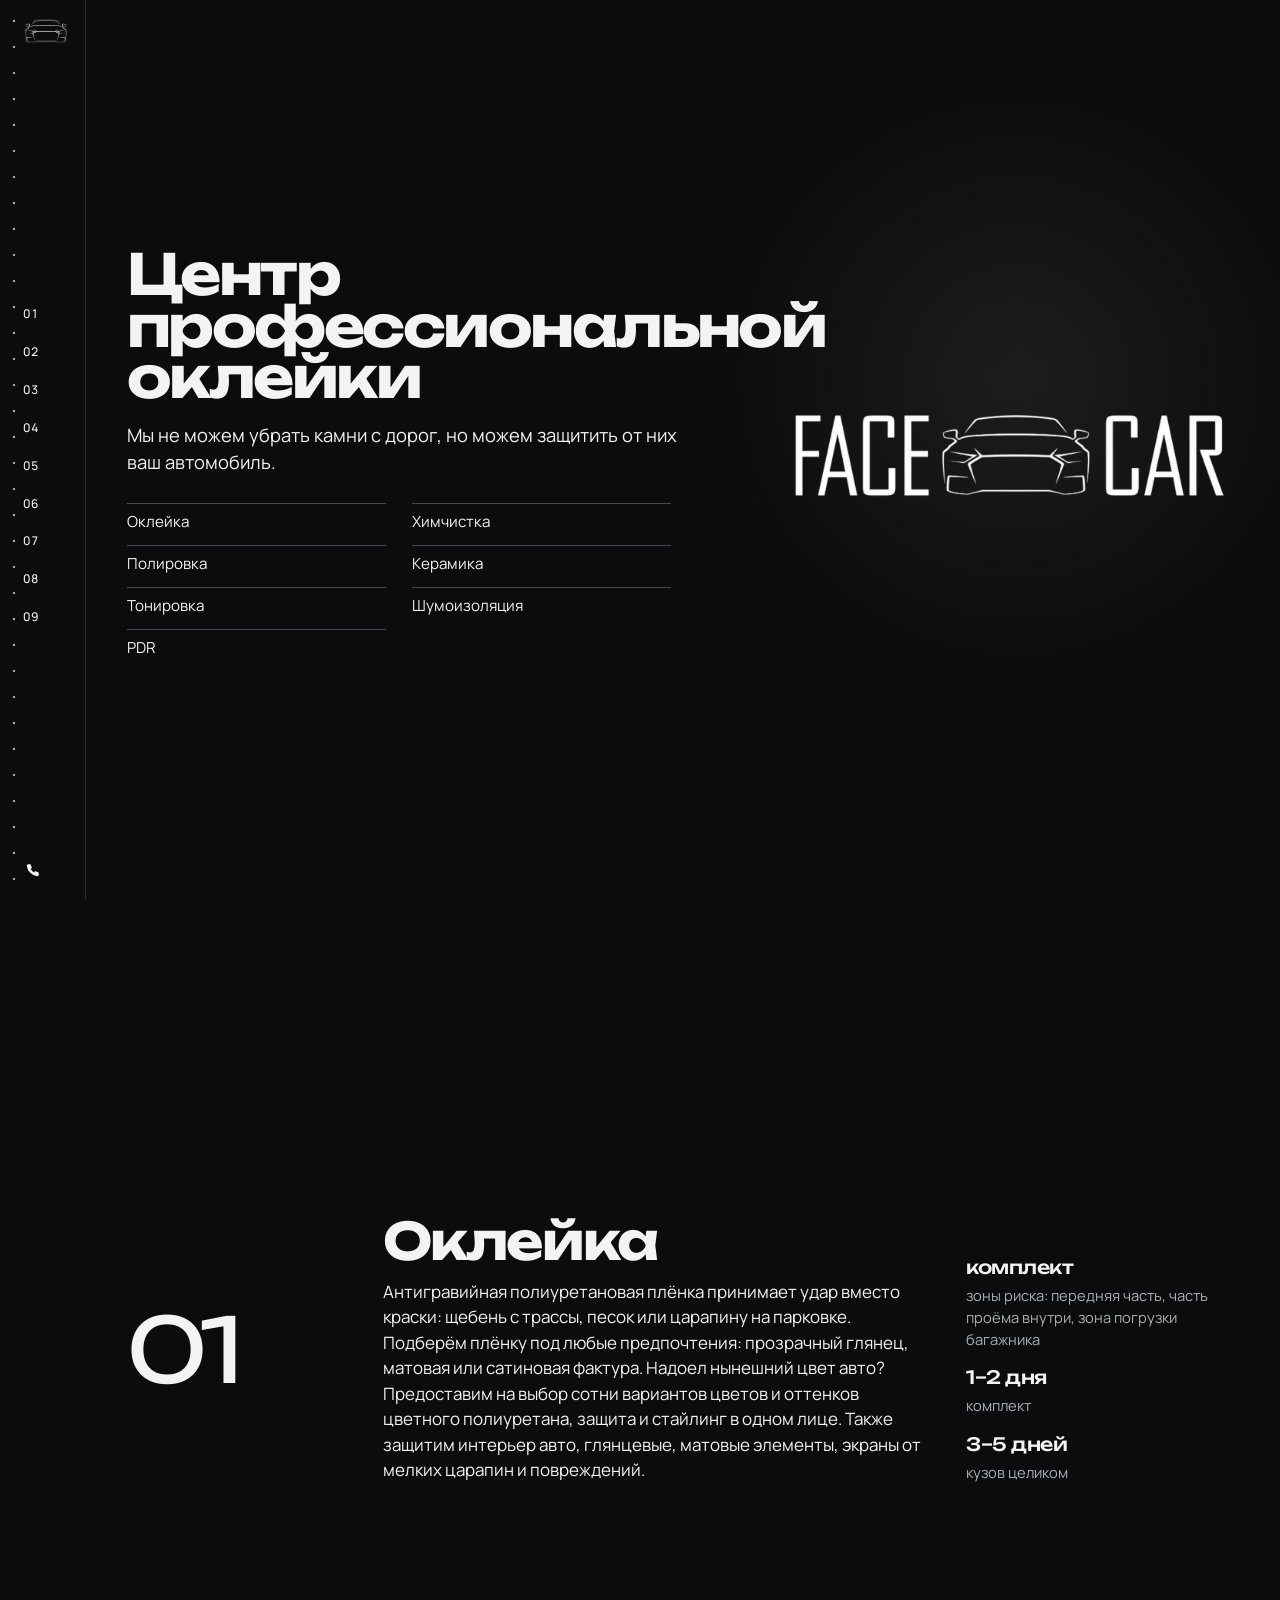
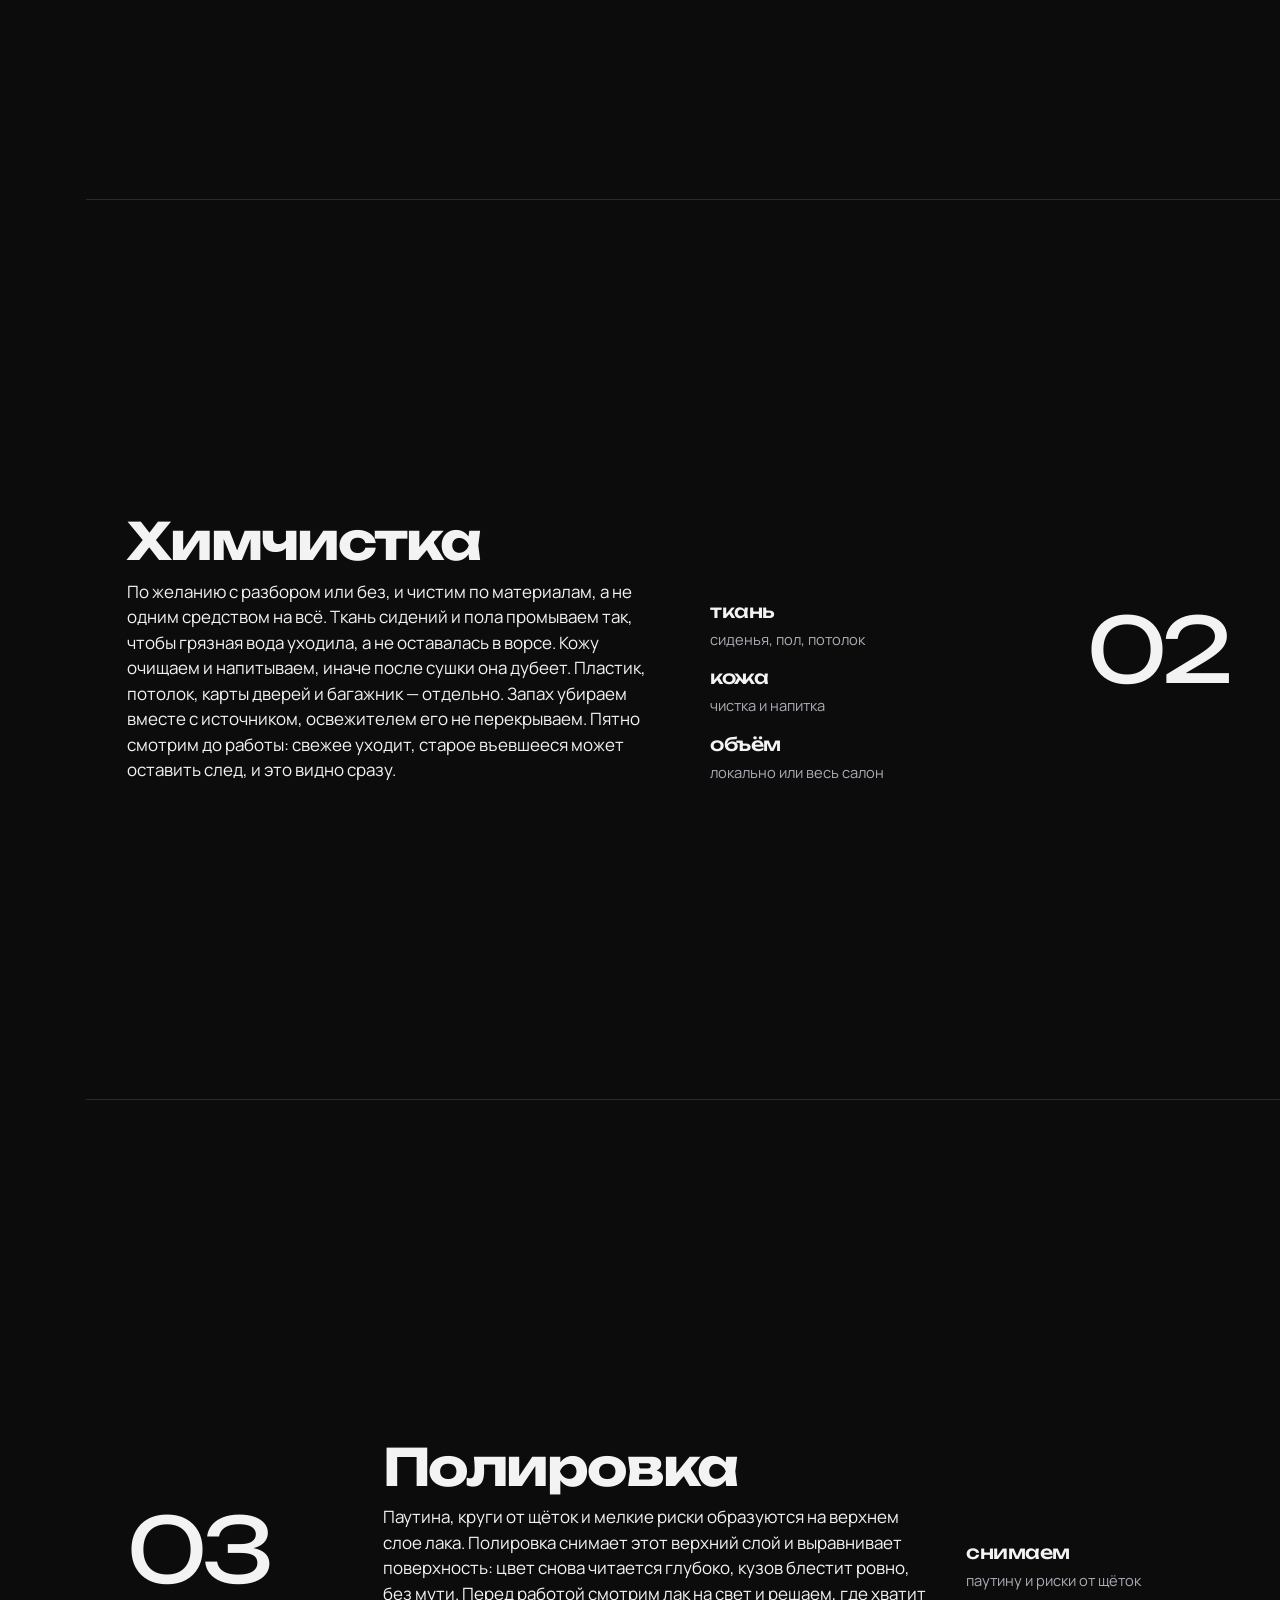
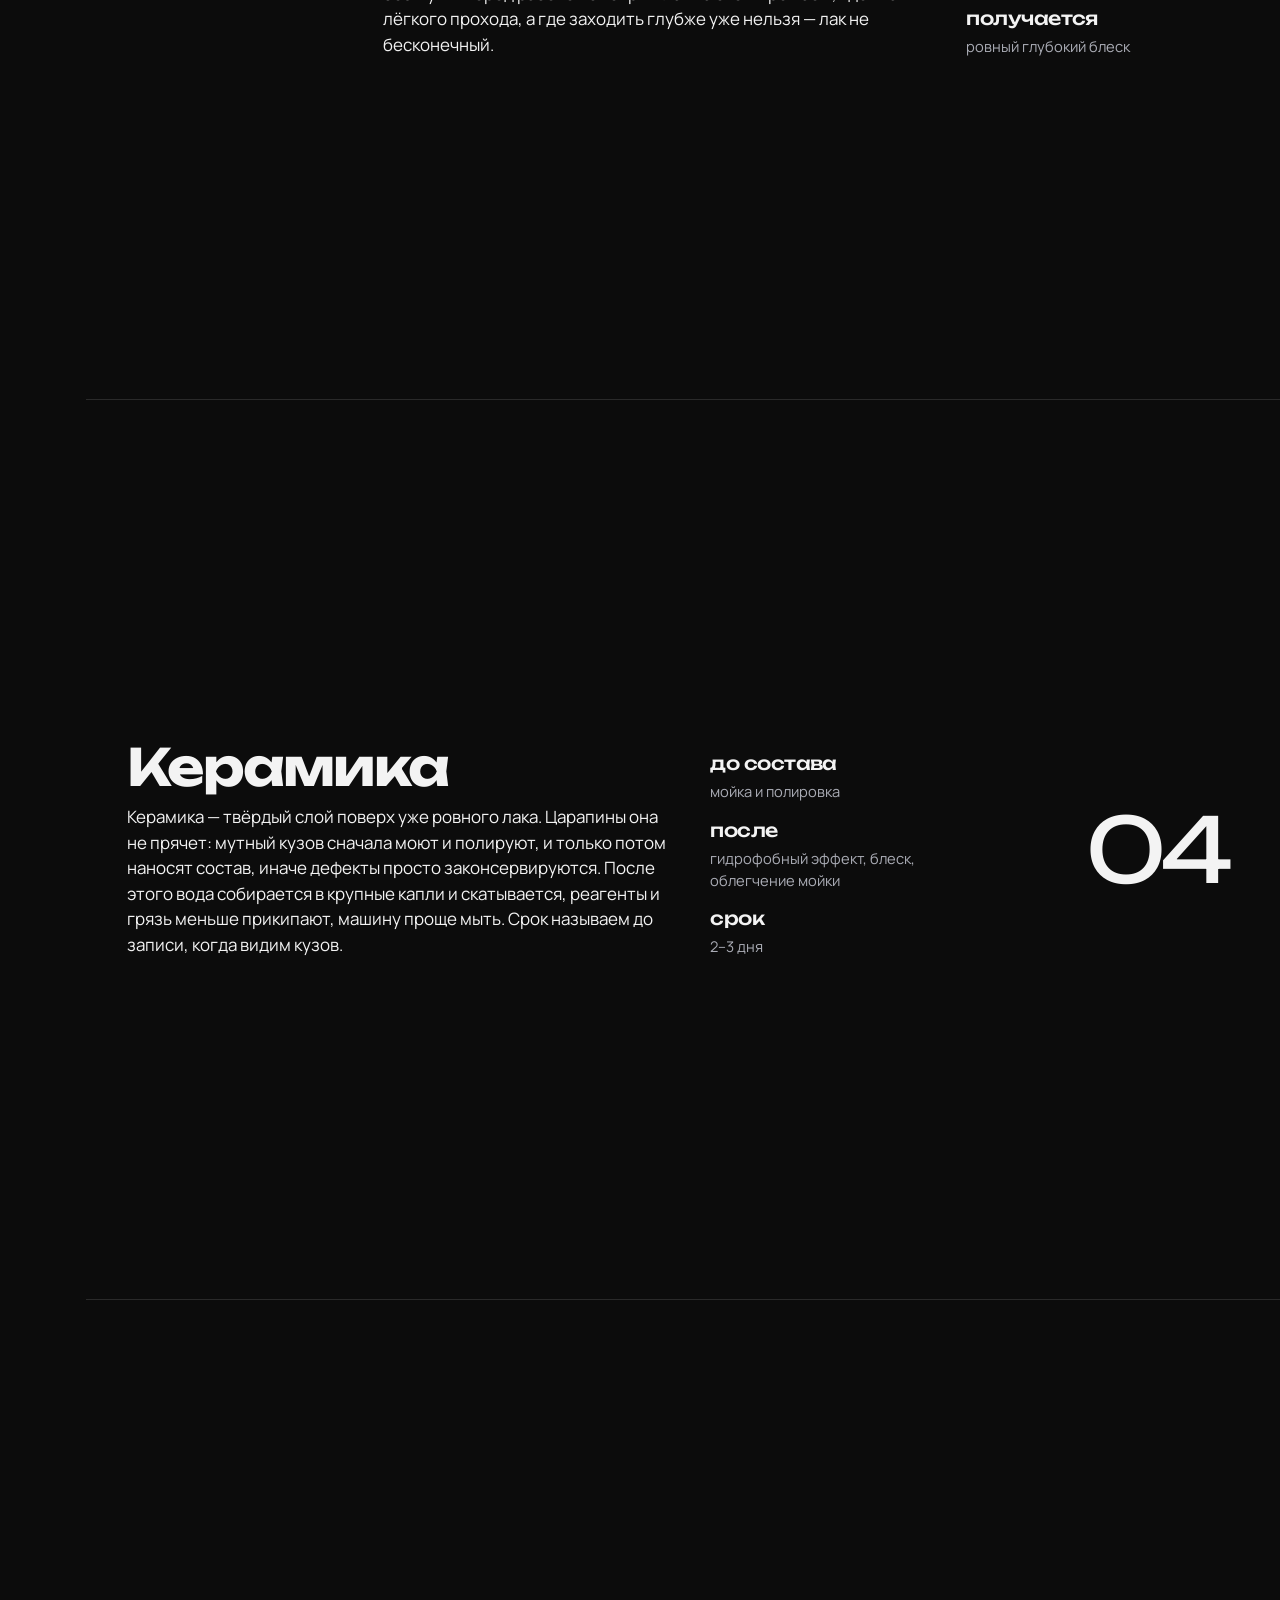
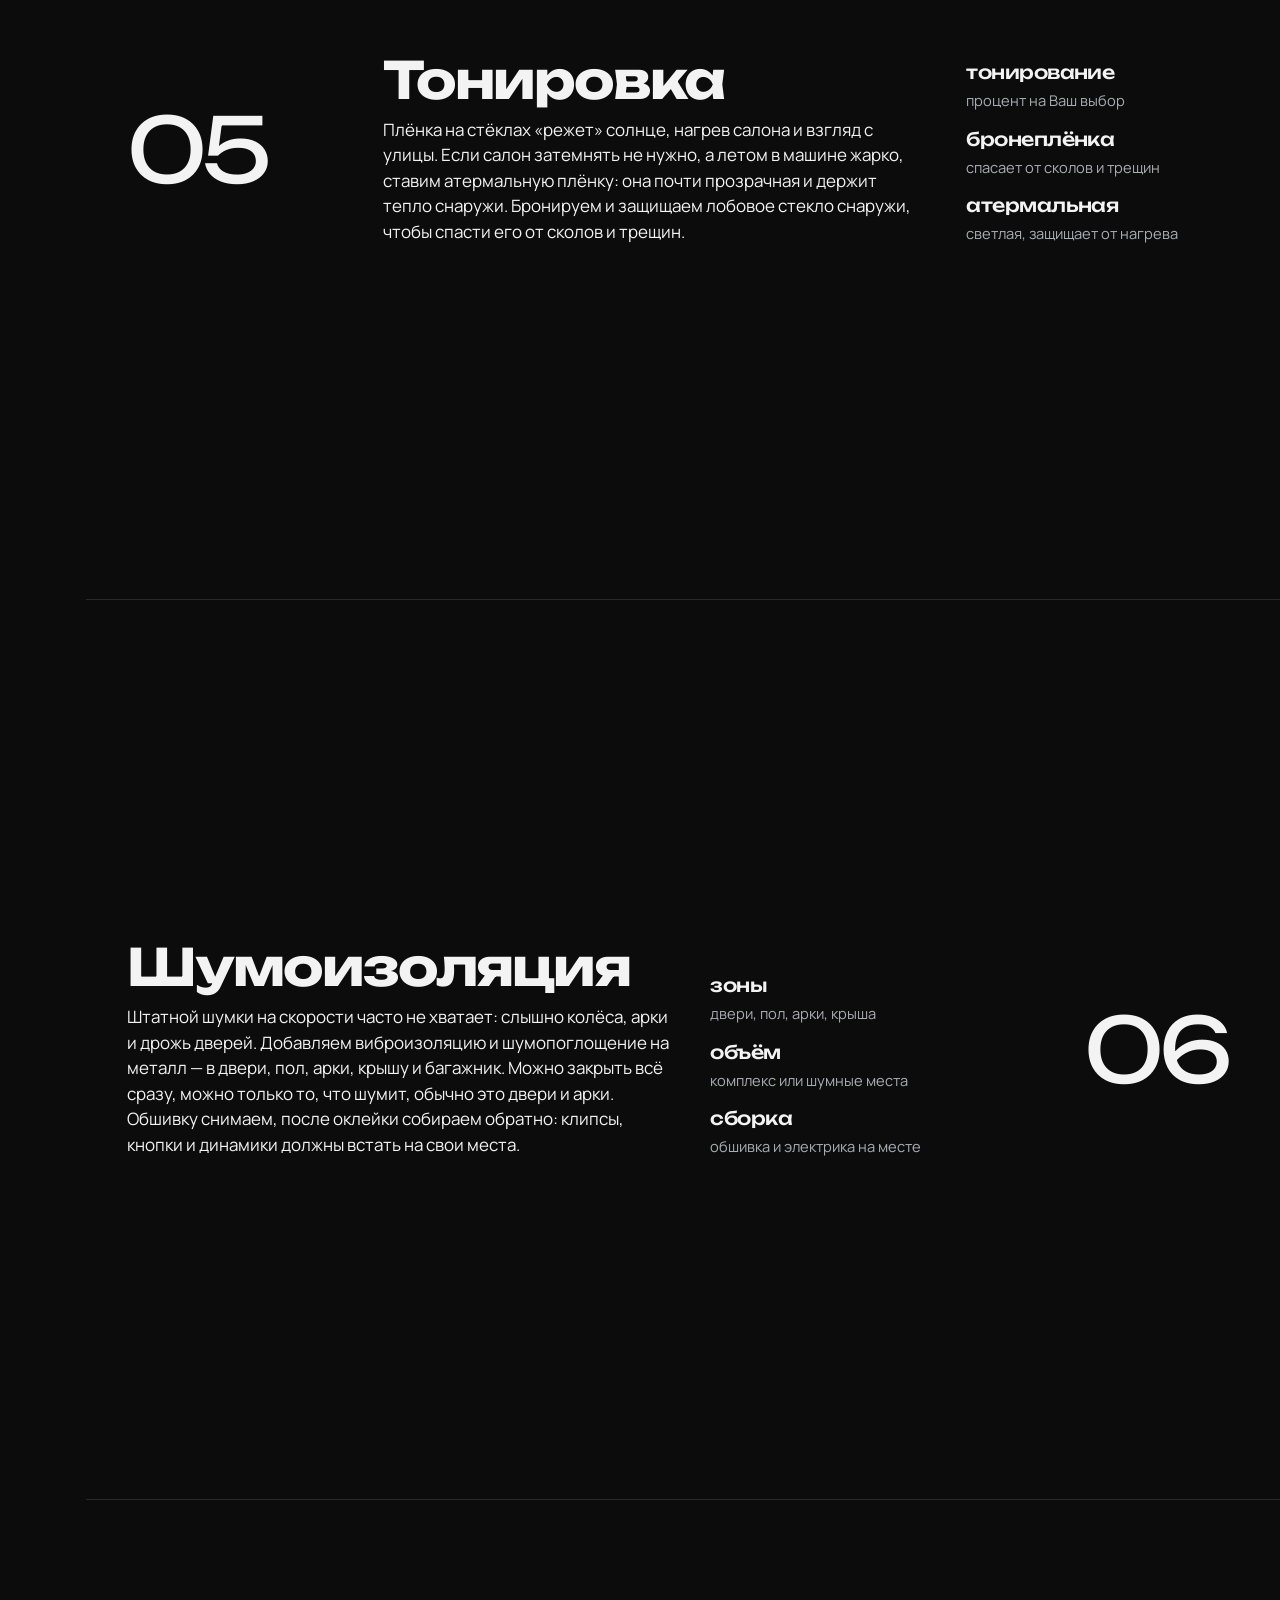
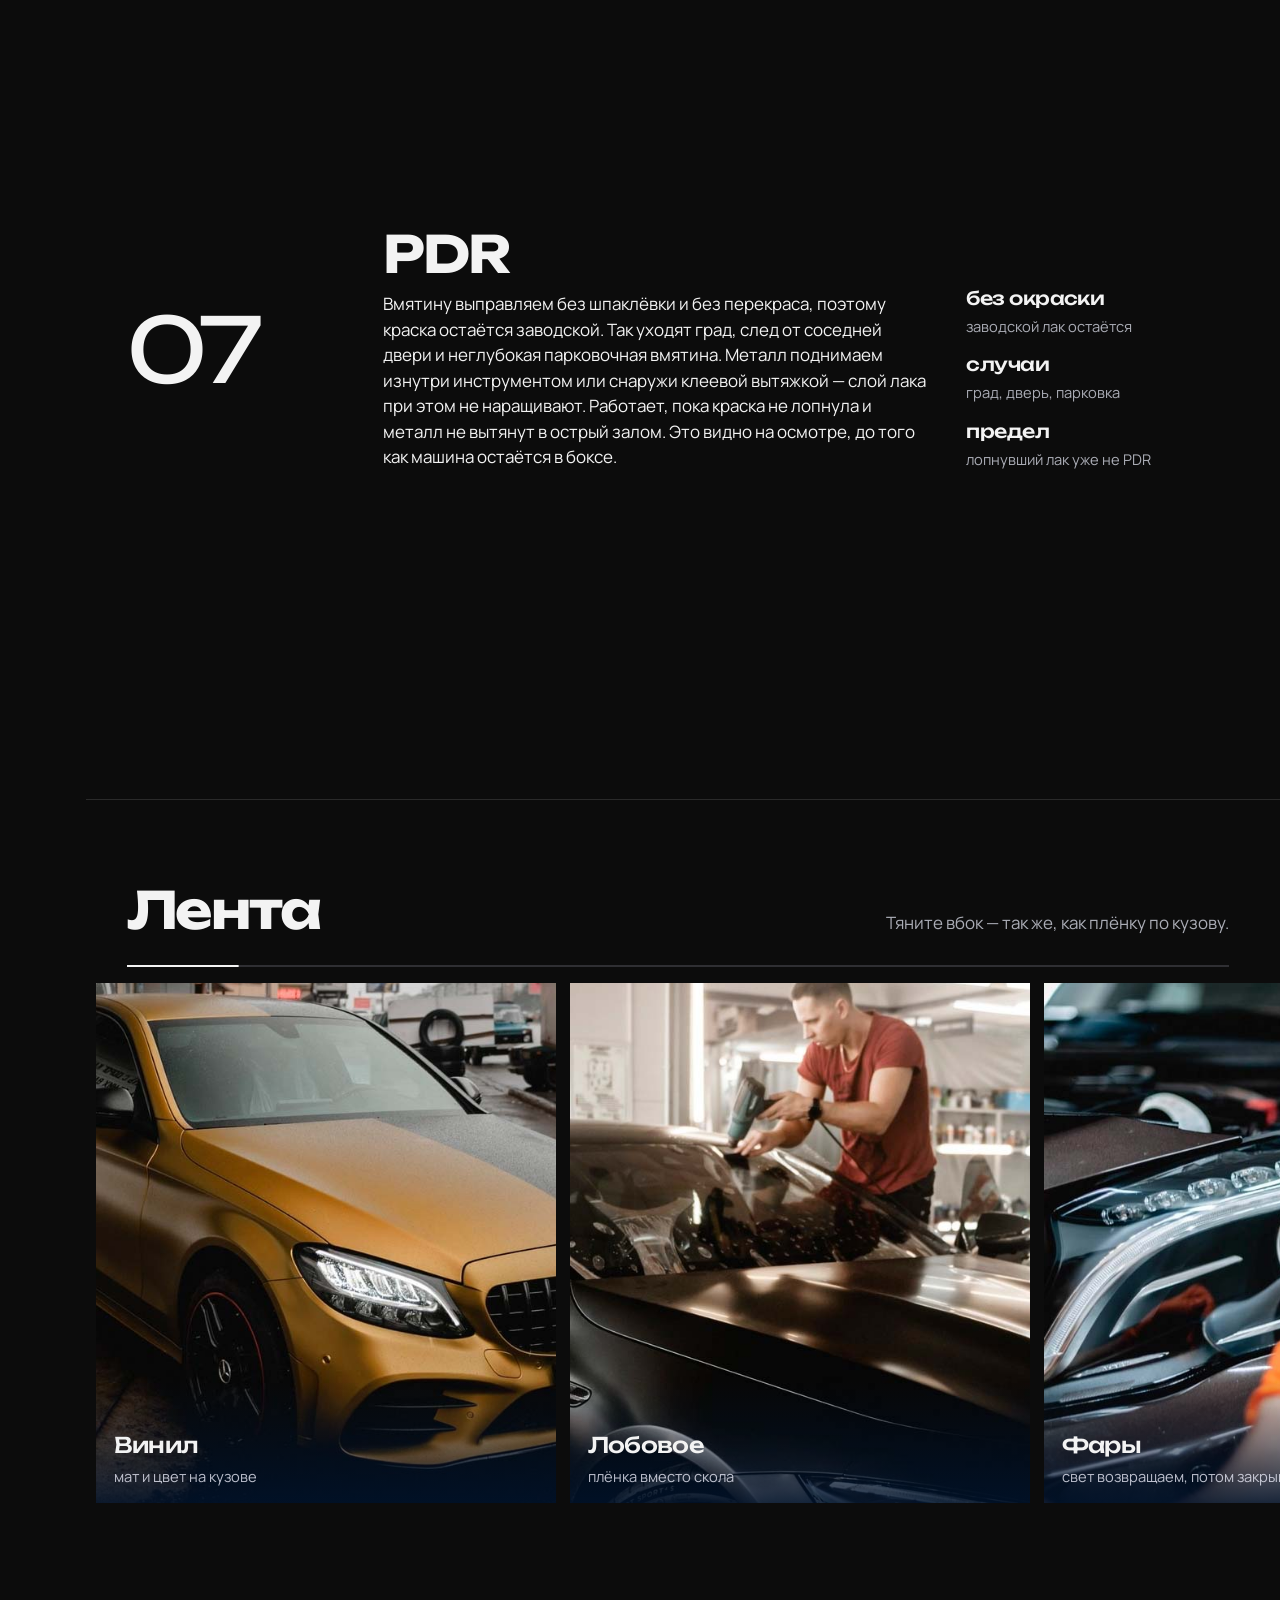
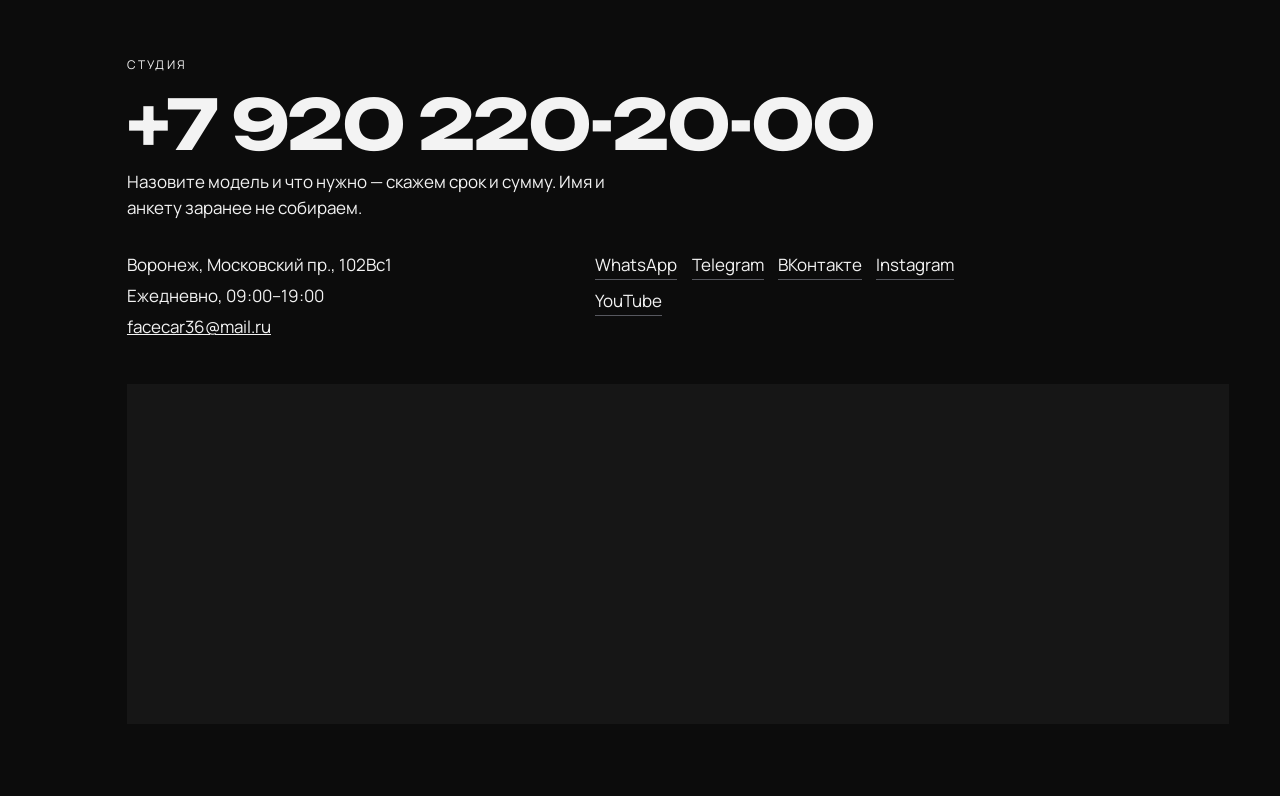
==== commit f8af4d32: "Use the client's wording for the tint block." ====
--- a/index.html
+++ b/index.html
@@ -139,12 +139,12 @@
       <div class="band-text">
         <div class="band-copy">
           <h2>Тонировка</h2>
-          <p>Плёнка на стёклах режет солнце, нагрев салона и взгляд с улицы. Лобовое и передние двери оставляем в рамках допустимого светопропускания, чтобы плёнка не стала поводом для претензий на дороге. Задние двери и заднее стекло можно сделать темнее — здесь ограничения нет. Если салон затемнять не нужно, а летом в машине жарко, ставим атермальную плёнку: она почти прозрачная и держит тепло снаружи.</p>
-        </div>
-        <ul class="facts">
-          <li><b>перед</b><span>в рамках светопропускания</span></li>
-          <li><b>зад</b><span>затемнение без ограничения</span></li>
-          <li><b>атермальная</b><span>светлая, от нагрева</span></li>
+          <p>Плёнка на стёклах «режет» солнце, нагрев салона и взгляд с улицы. Если салон затемнять не нужно, а летом в машине жарко, ставим атермальную плёнку: она почти прозрачная и держит тепло снаружи. Бронируем и защищаем лобовое стекло снаружи, чтобы спасти его от сколов и трещин.</p>
+        </div>
+        <ul class="facts">
+          <li><b>тонирование</b><span>процент на Ваш выбор</span></li>
+          <li><b>бронеплёнка</b><span>спасает от сколов и трещин</span></li>
+          <li><b>атермальная</b><span>светлая, защищает от нагрева</span></li>
         </ul>
       </div>
     </section>
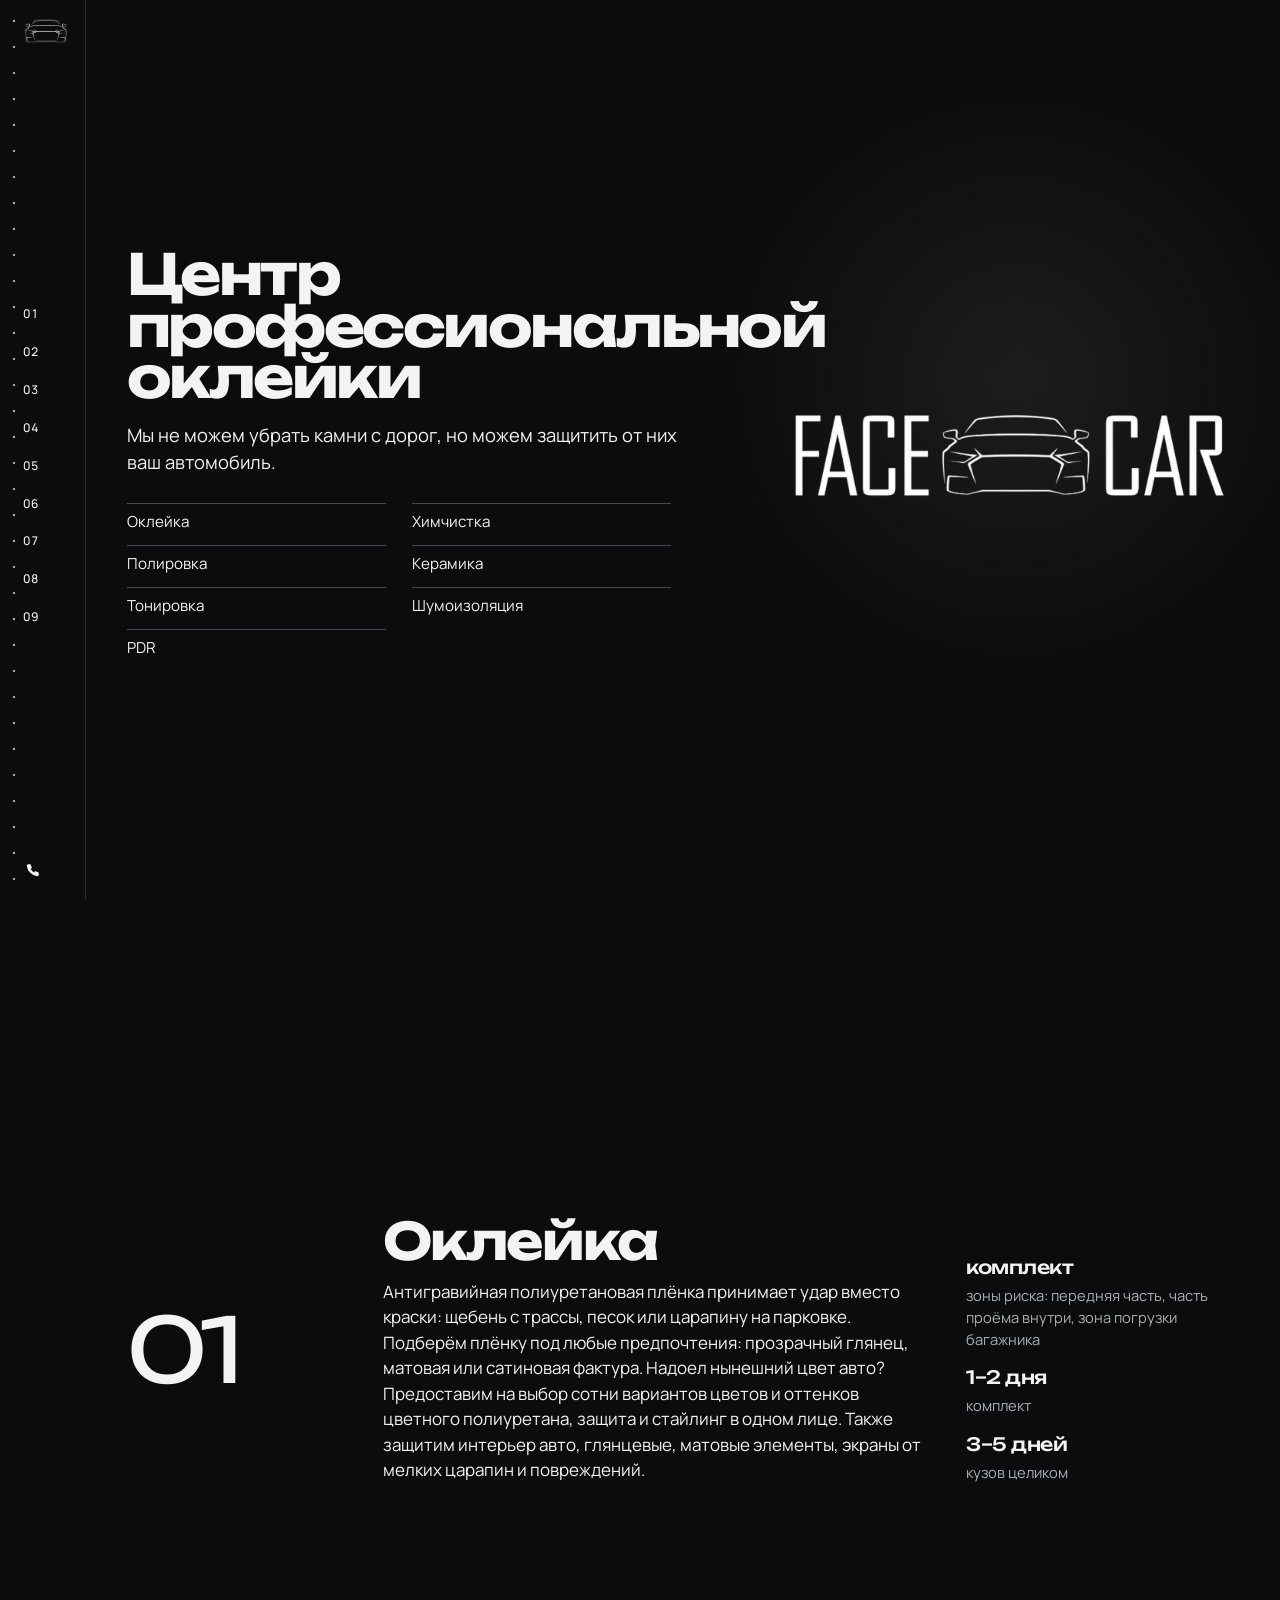
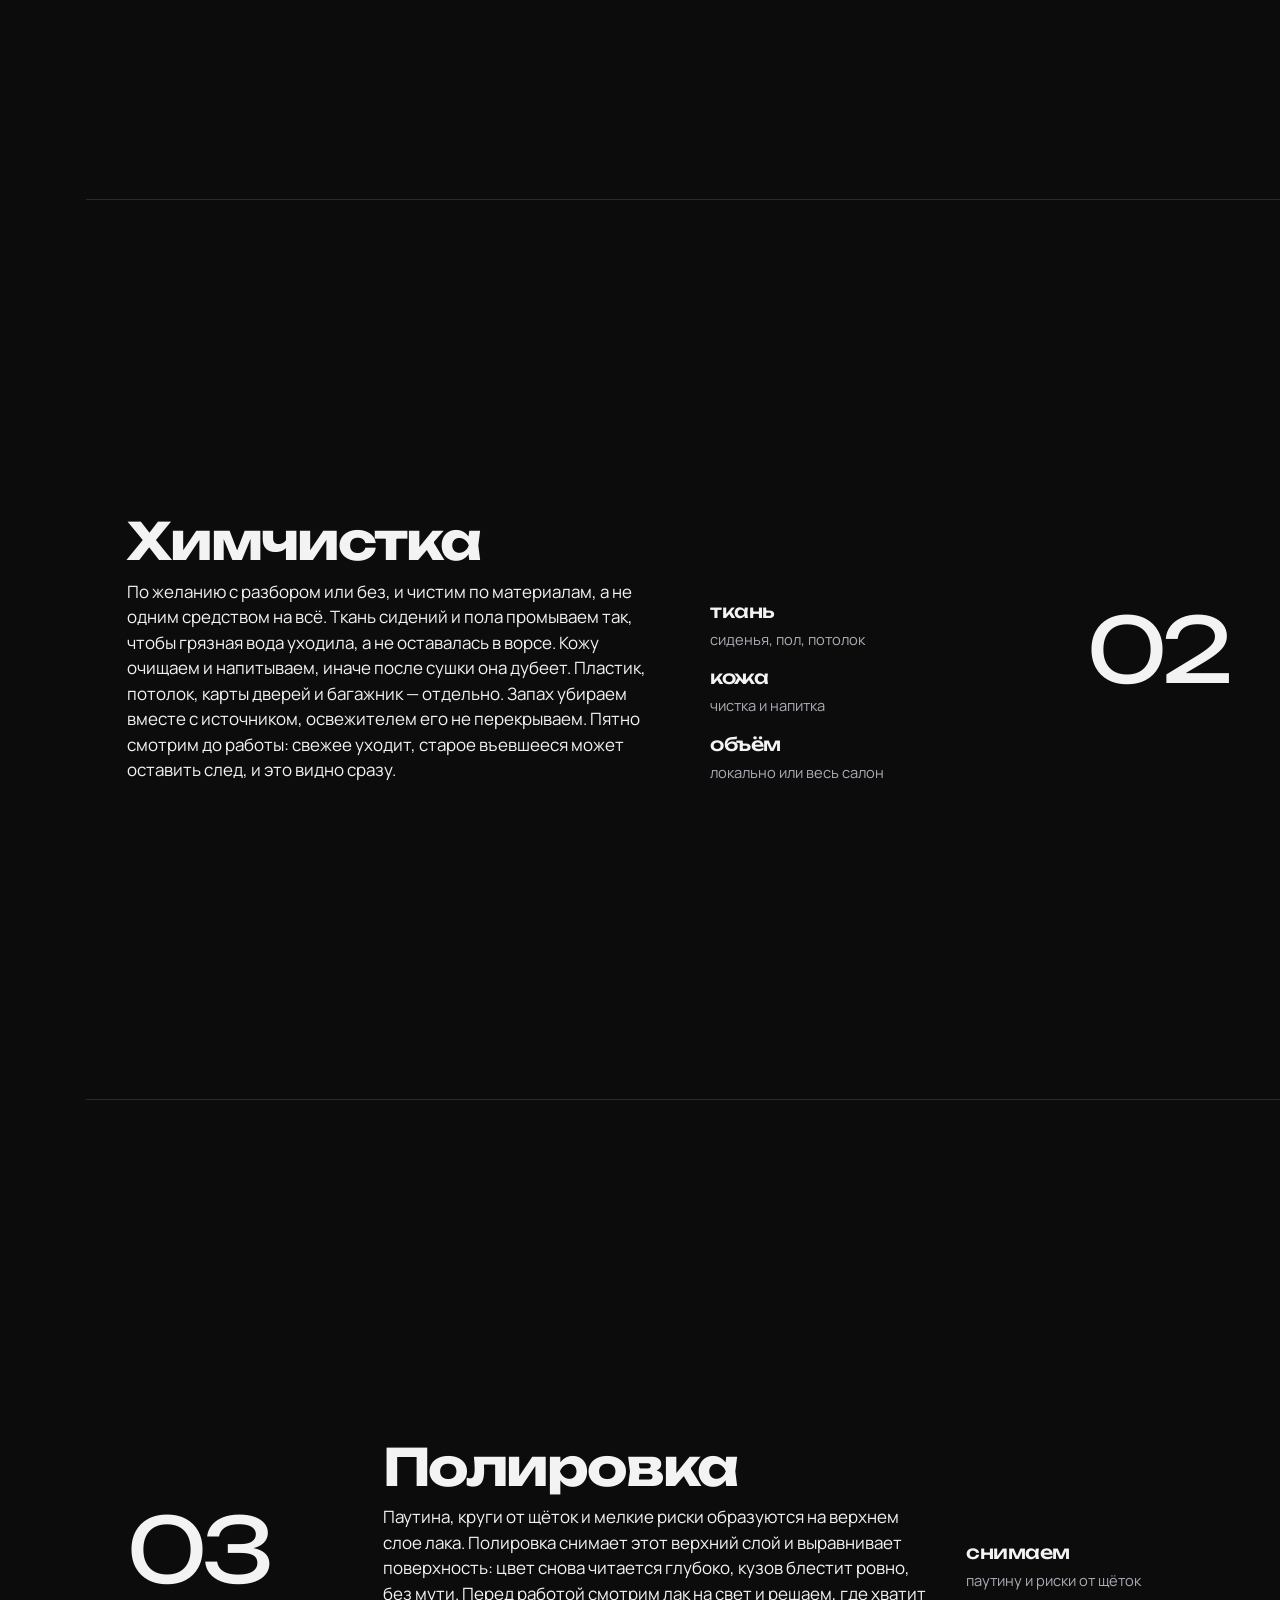
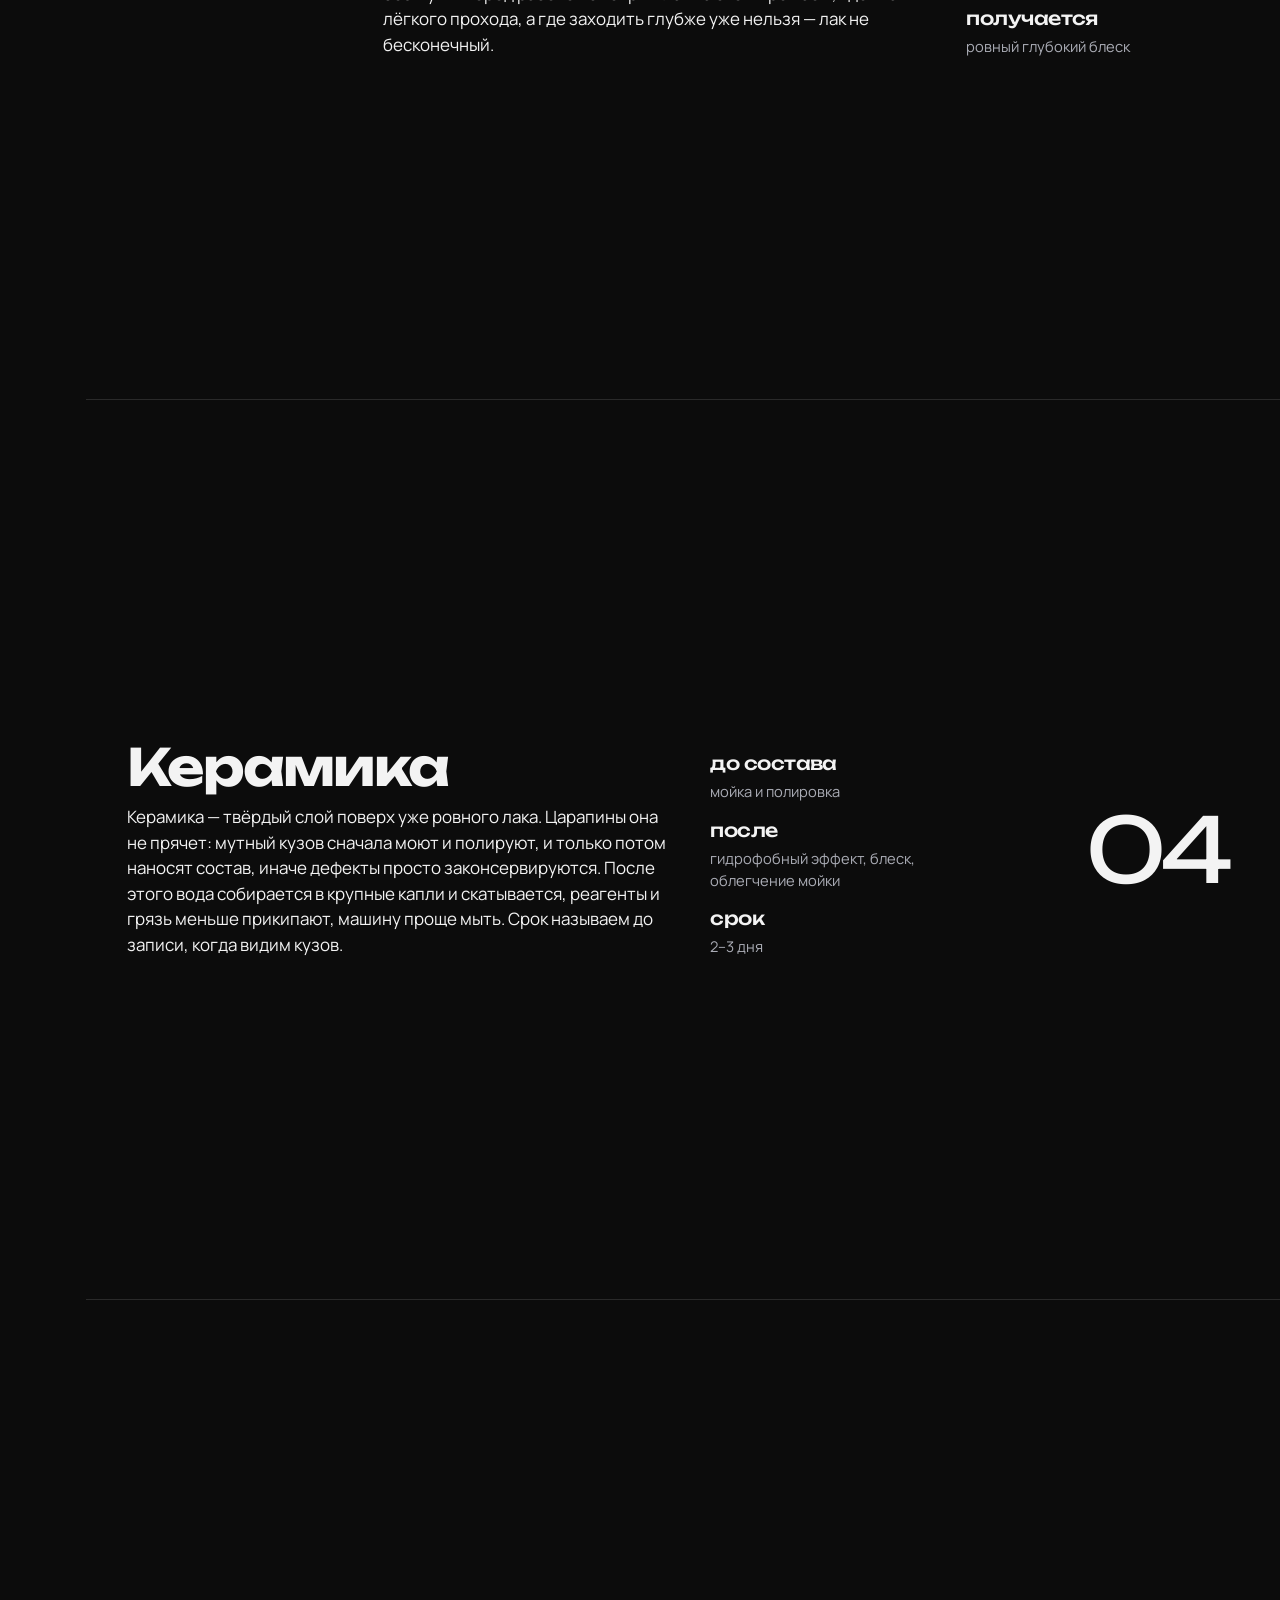
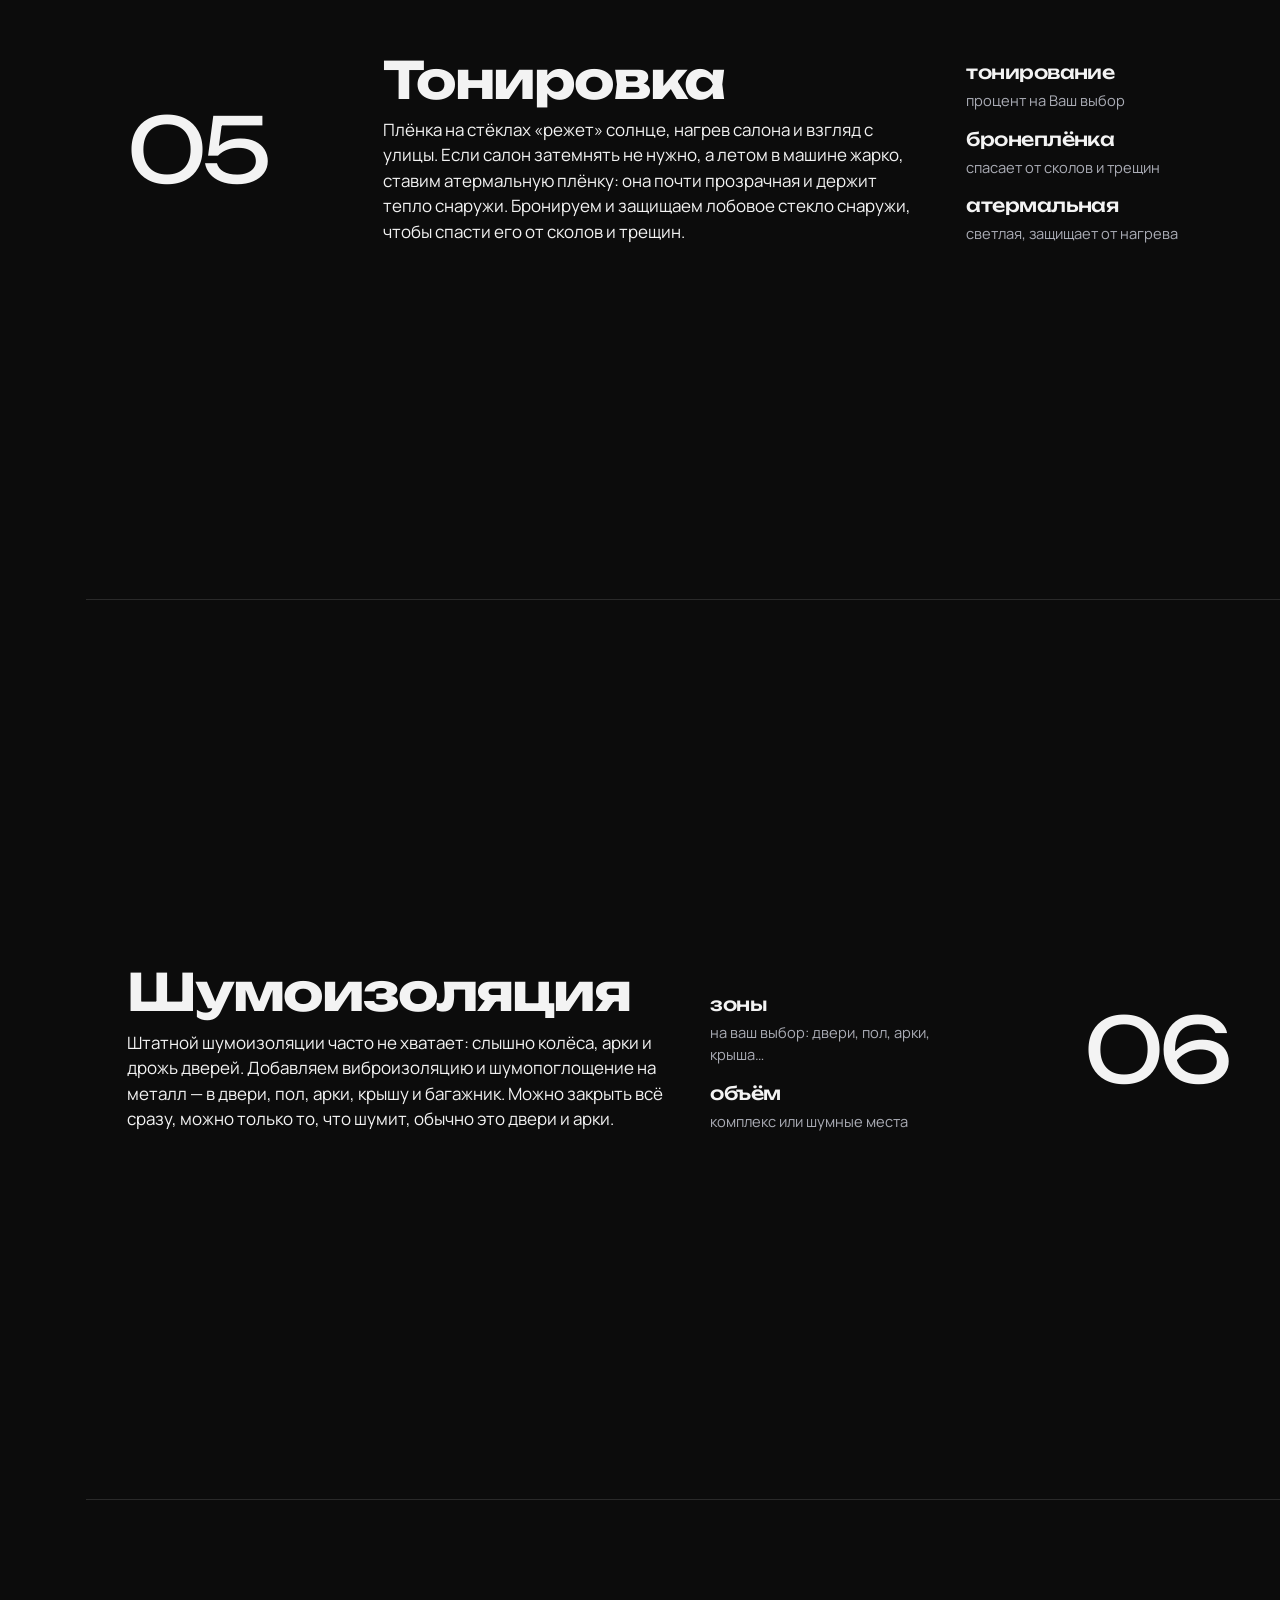
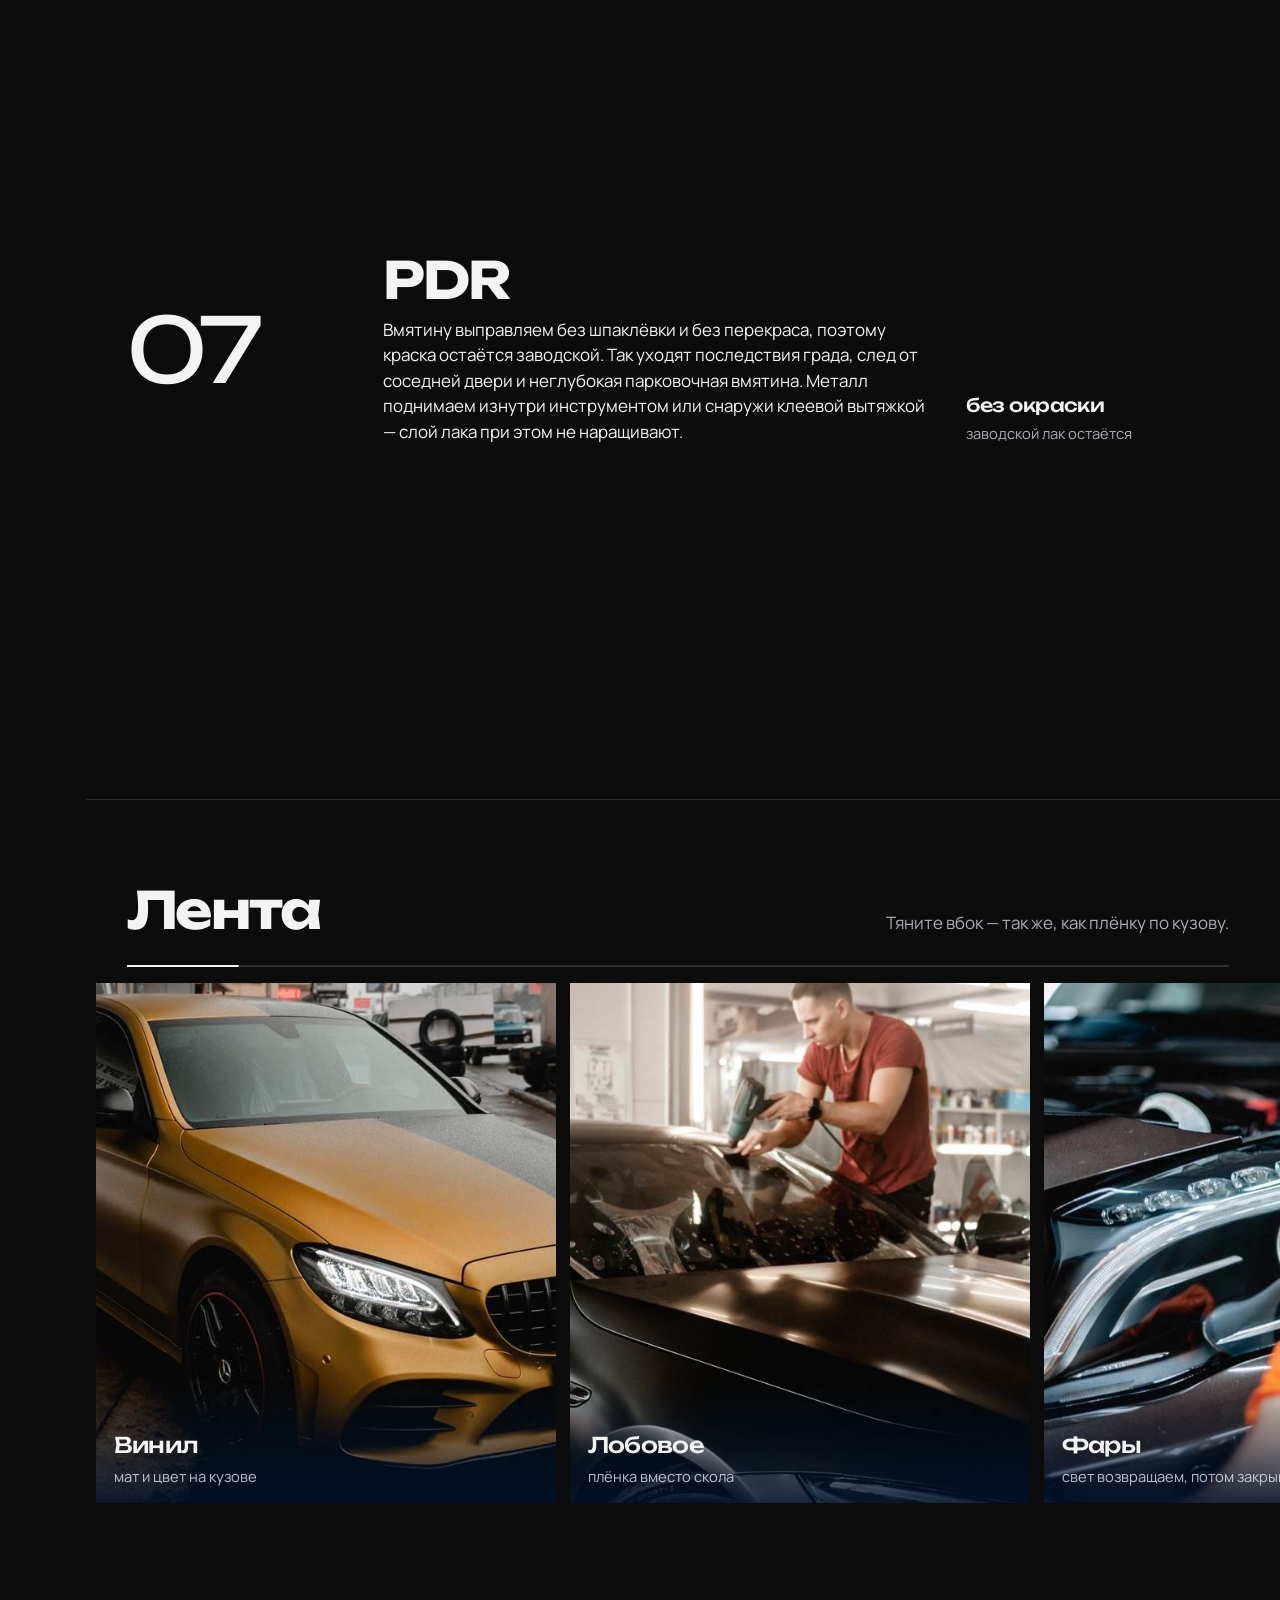
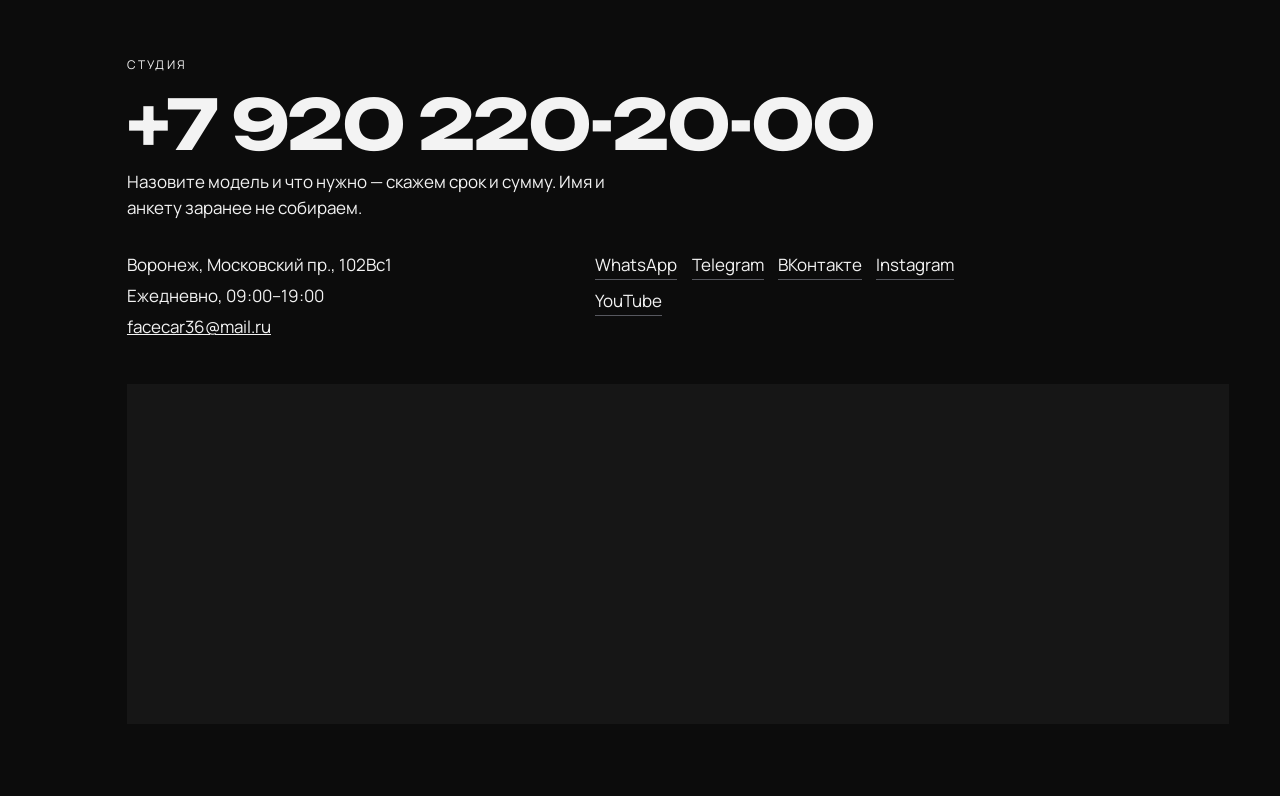
==== commit a0742637: "Use the client's wording for soundproofing and PDR." ====
--- a/index.html
+++ b/index.html
@@ -155,12 +155,11 @@
       <div class="band-text">
         <div class="band-copy">
           <h2>Шумоизоляция</h2>
-          <p>Штатной шумки на скорости часто не хватает: слышно колёса, арки и дрожь дверей. Добавляем виброизоляцию и шумопоглощение на металл — в двери, пол, арки, крышу и багажник. Можно закрыть всё сразу, можно только то, что шумит, обычно это двери и арки. Обшивку снимаем, после оклейки собираем обратно: клипсы, кнопки и динамики должны встать на свои места.</p>
-        </div>
-        <ul class="facts">
-          <li><b>зоны</b><span>двери, пол, арки, крыша</span></li>
+          <p>Штатной шумоизоляции часто не хватает: слышно колёса, арки и дрожь дверей. Добавляем виброизоляцию и шумопоглощение на металл — в двери, пол, арки, крышу и багажник. Можно закрыть всё сразу, можно только то, что шумит, обычно это двери и арки.</p>
+        </div>
+        <ul class="facts">
+          <li><b>зоны</b><span>на ваш выбор: двери, пол, арки, крыша…</span></li>
           <li><b>объём</b><span>комплекс или шумные места</span></li>
-          <li><b>сборка</b><span>обшивка и электрика на месте</span></li>
         </ul>
       </div>
     </section>
@@ -171,12 +170,10 @@
       <div class="band-text">
         <div class="band-copy">
           <h2>PDR</h2>
-          <p>Вмятину выправляем без шпаклёвки и без перекраса, поэтому краска остаётся заводской. Так уходят град, след от соседней двери и неглубокая парковочная вмятина. Металл поднимаем изнутри инструментом или снаружи клеевой вытяжкой — слой лака при этом не наращивают. Работает, пока краска не лопнула и металл не вытянут в острый залом. Это видно на осмотре, до того как машина остаётся в боксе.</p>
+          <p>Вмятину выправляем без шпаклёвки и без перекраса, поэтому краска остаётся заводской. Так уходят последствия града, след от соседней двери и неглубокая парковочная вмятина. Металл поднимаем изнутри инструментом или снаружи клеевой вытяжкой — слой лака при этом не наращивают.</p>
         </div>
         <ul class="facts">
           <li><b>без окраски</b><span>заводской лак остаётся</span></li>
-          <li><b>случаи</b><span>град, дверь, парковка</span></li>
-          <li><b>предел</b><span>лопнувший лак уже не PDR</span></li>
         </ul>
       </div>
     </section>
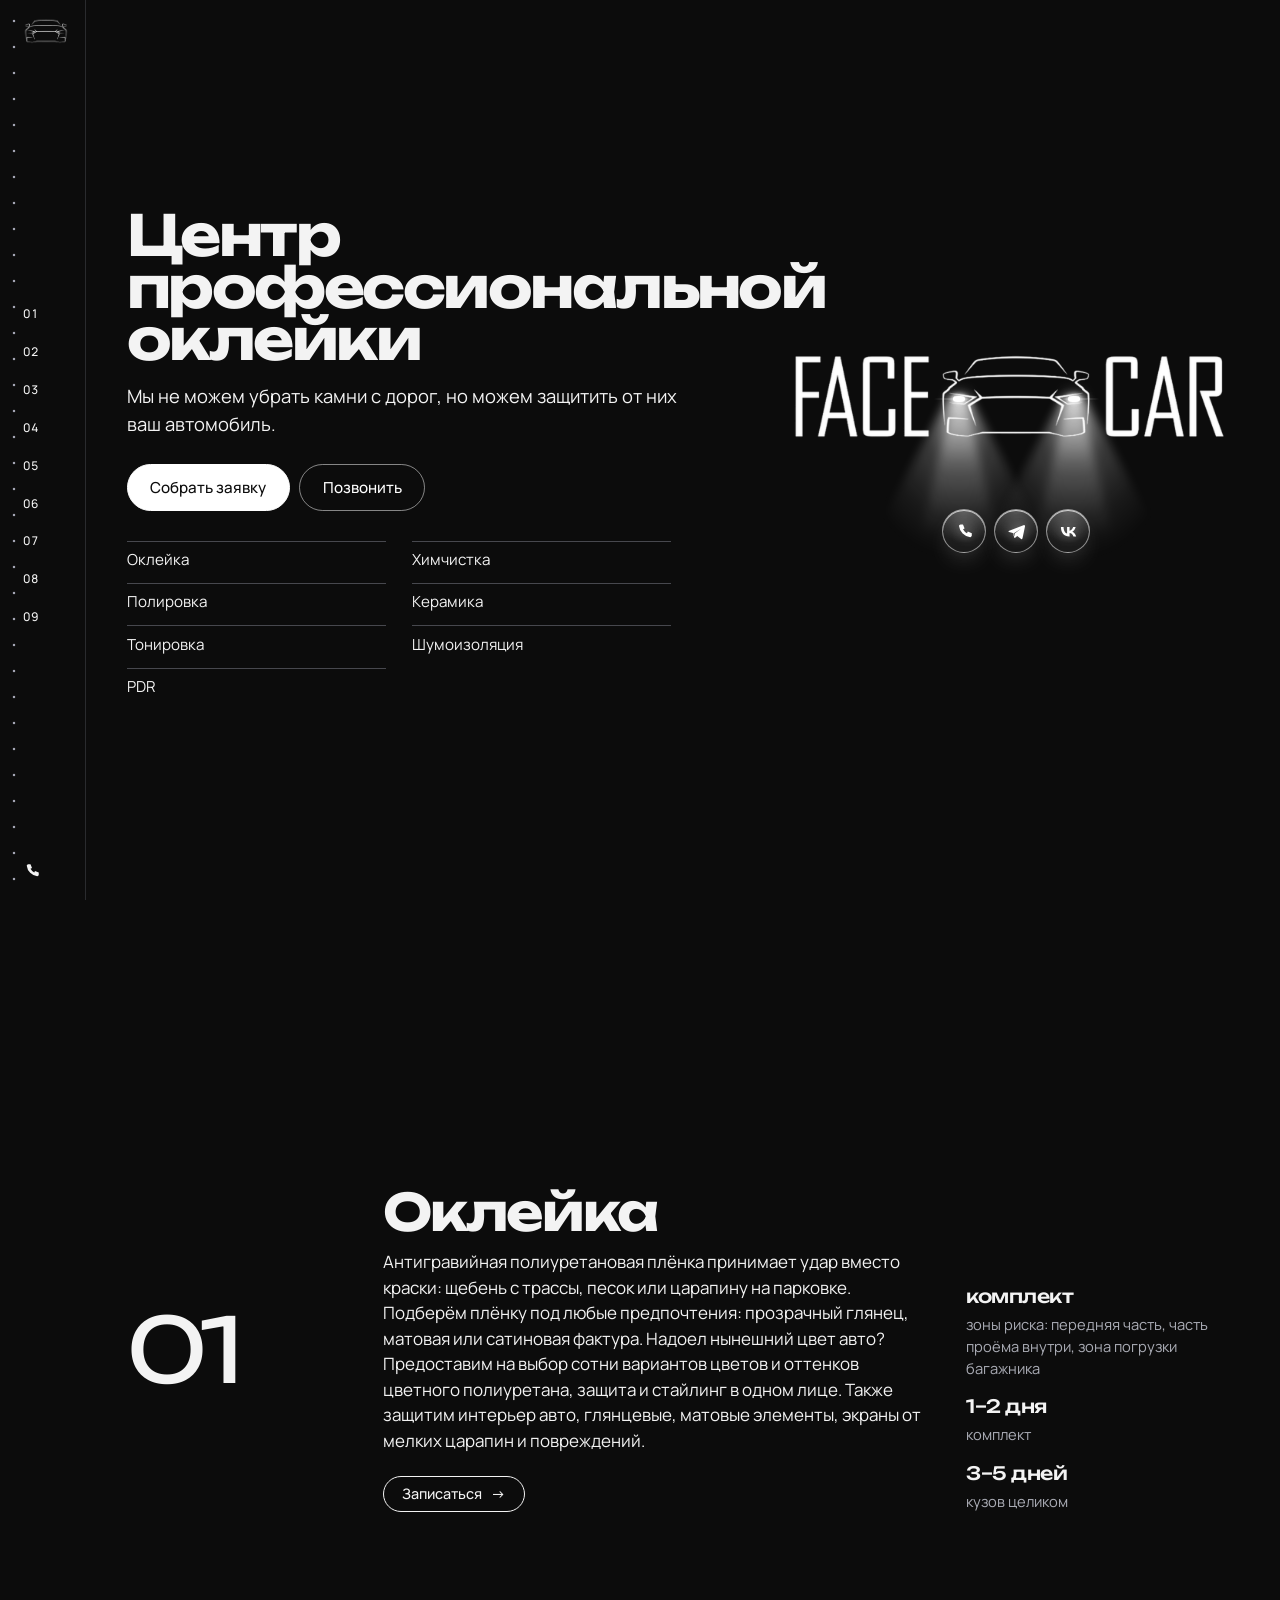
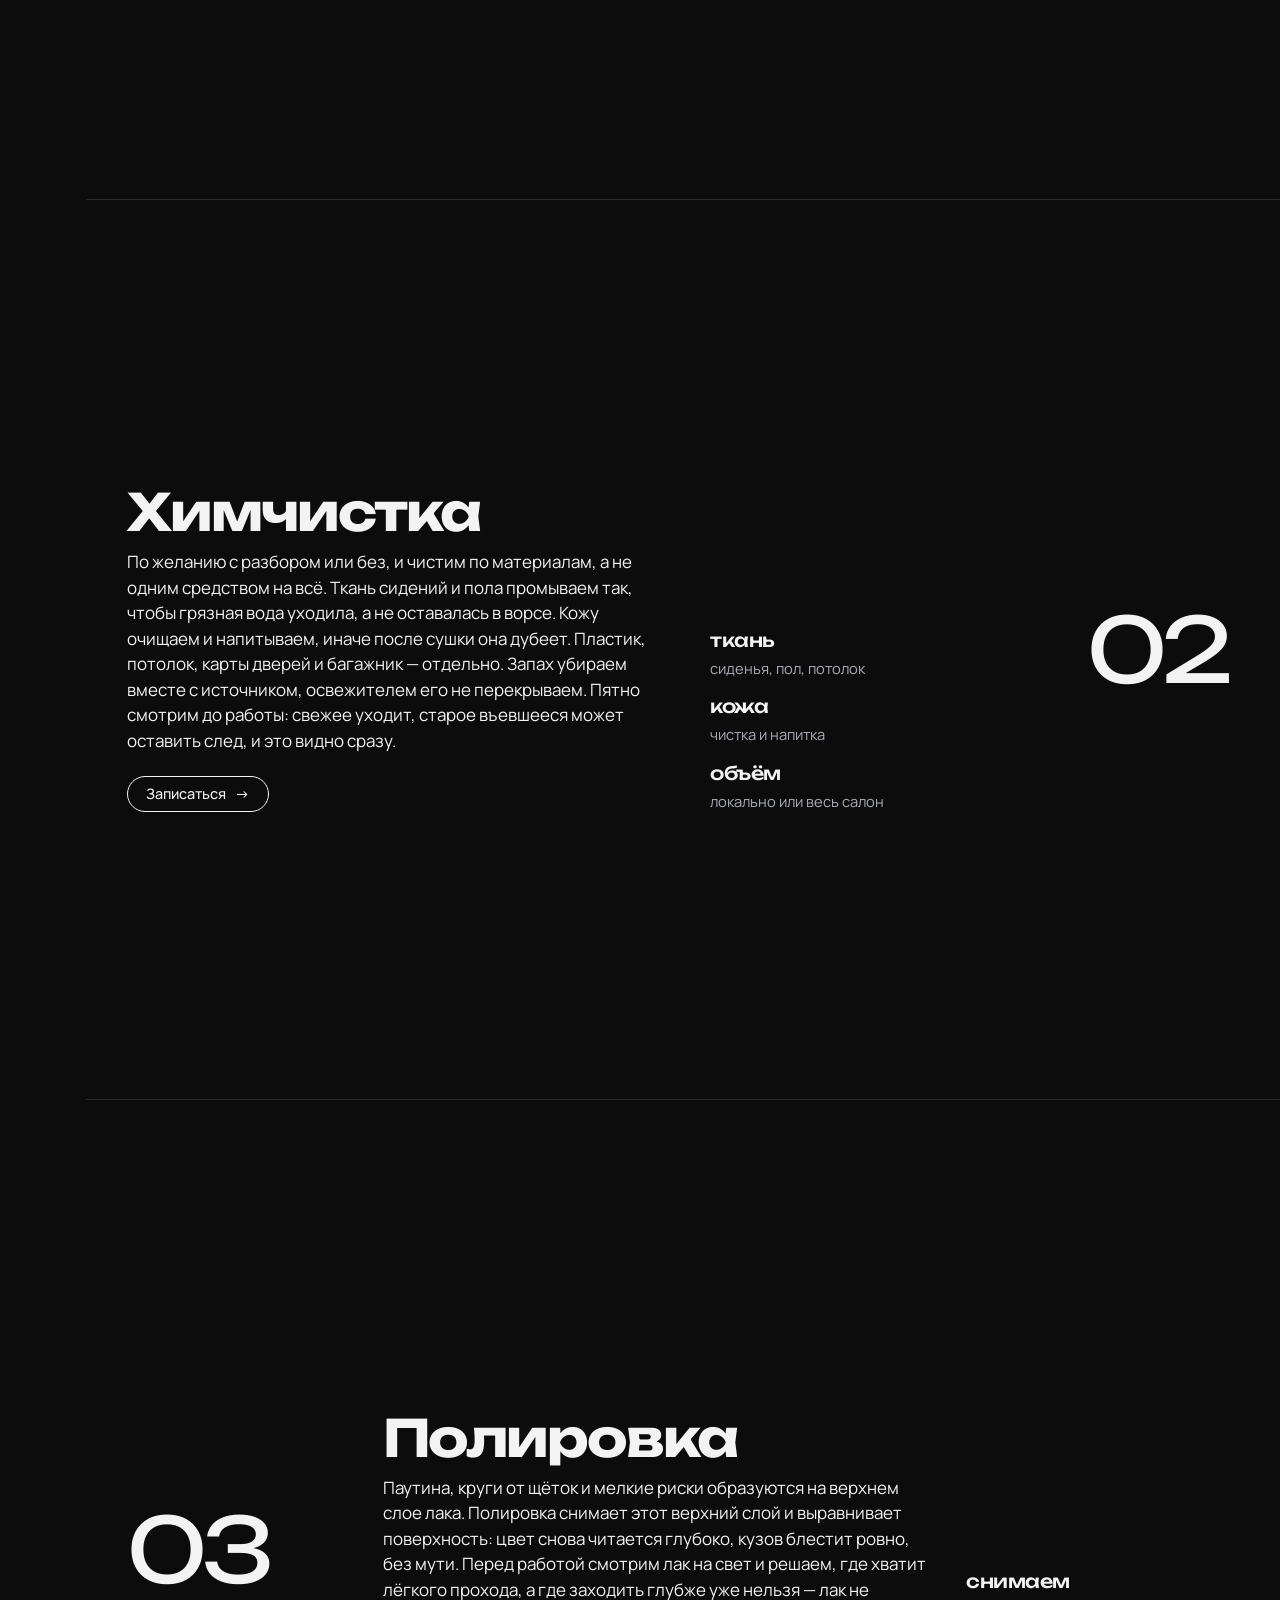
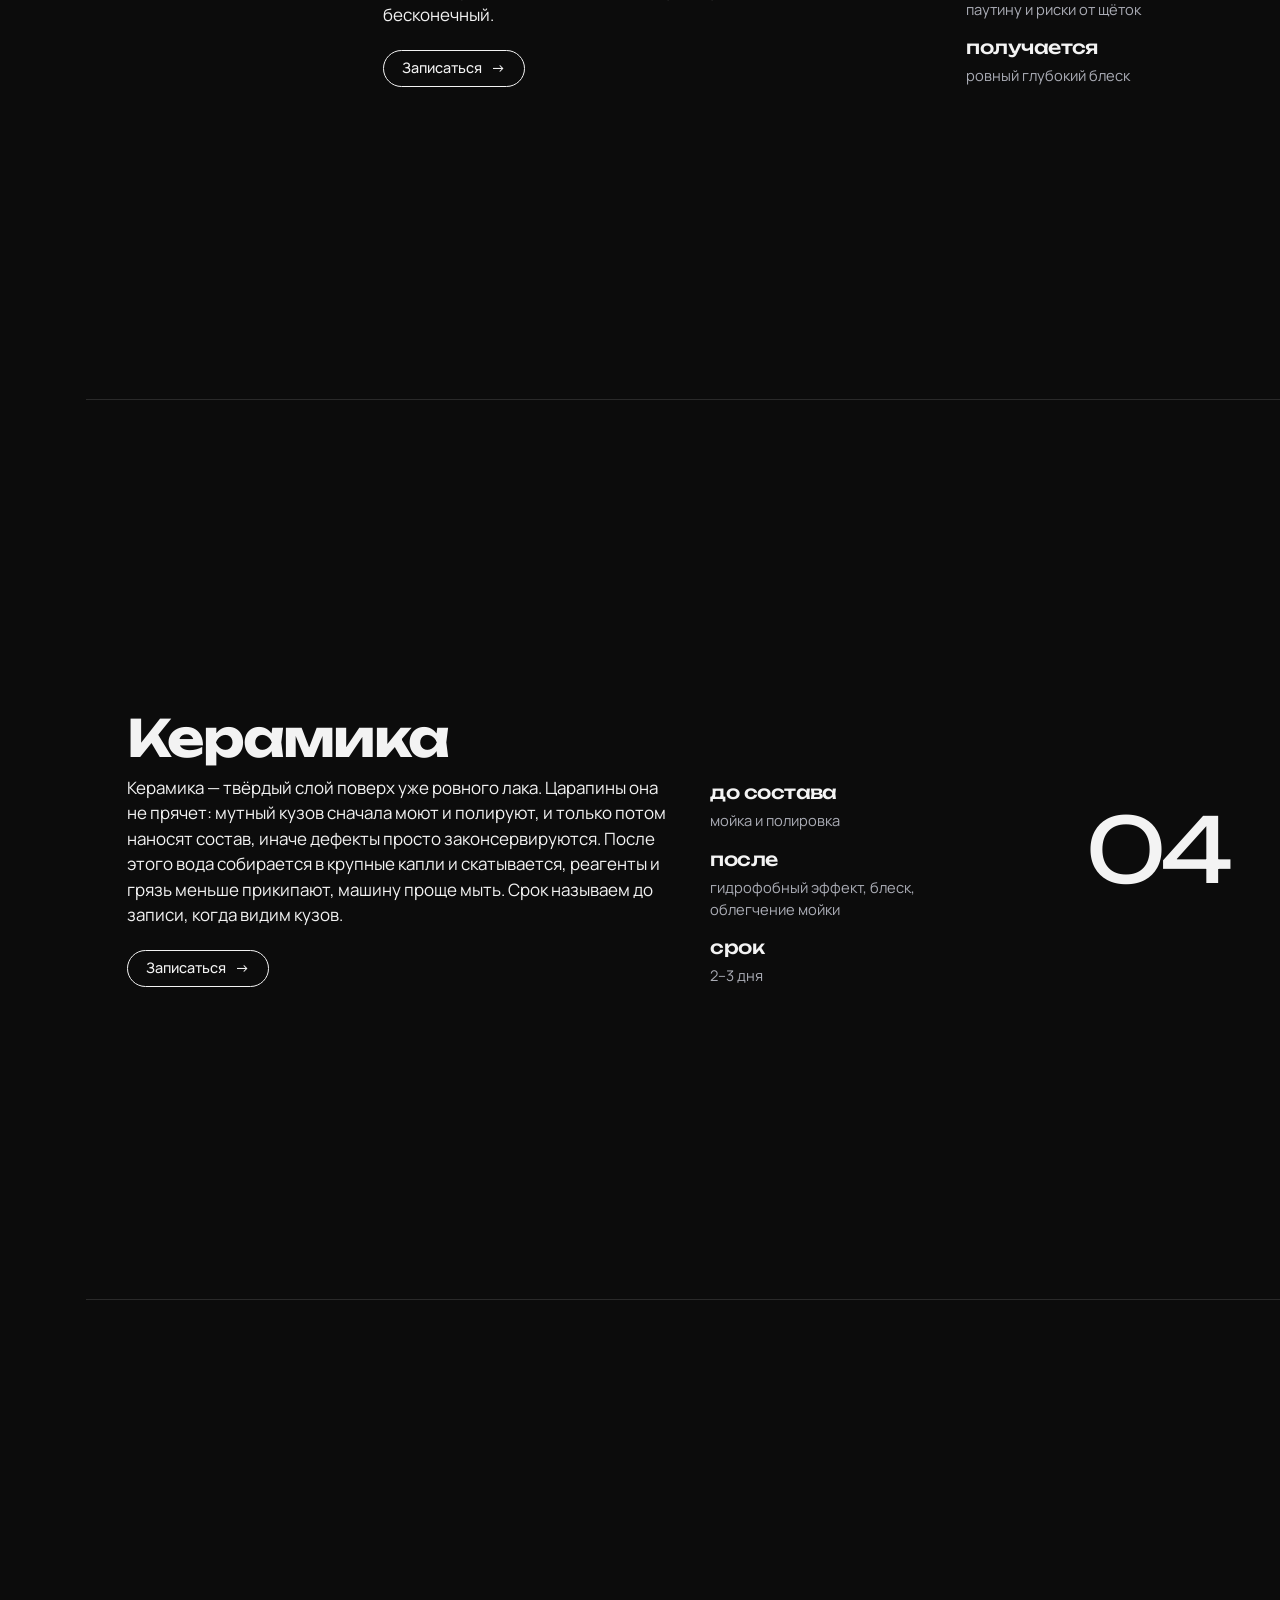
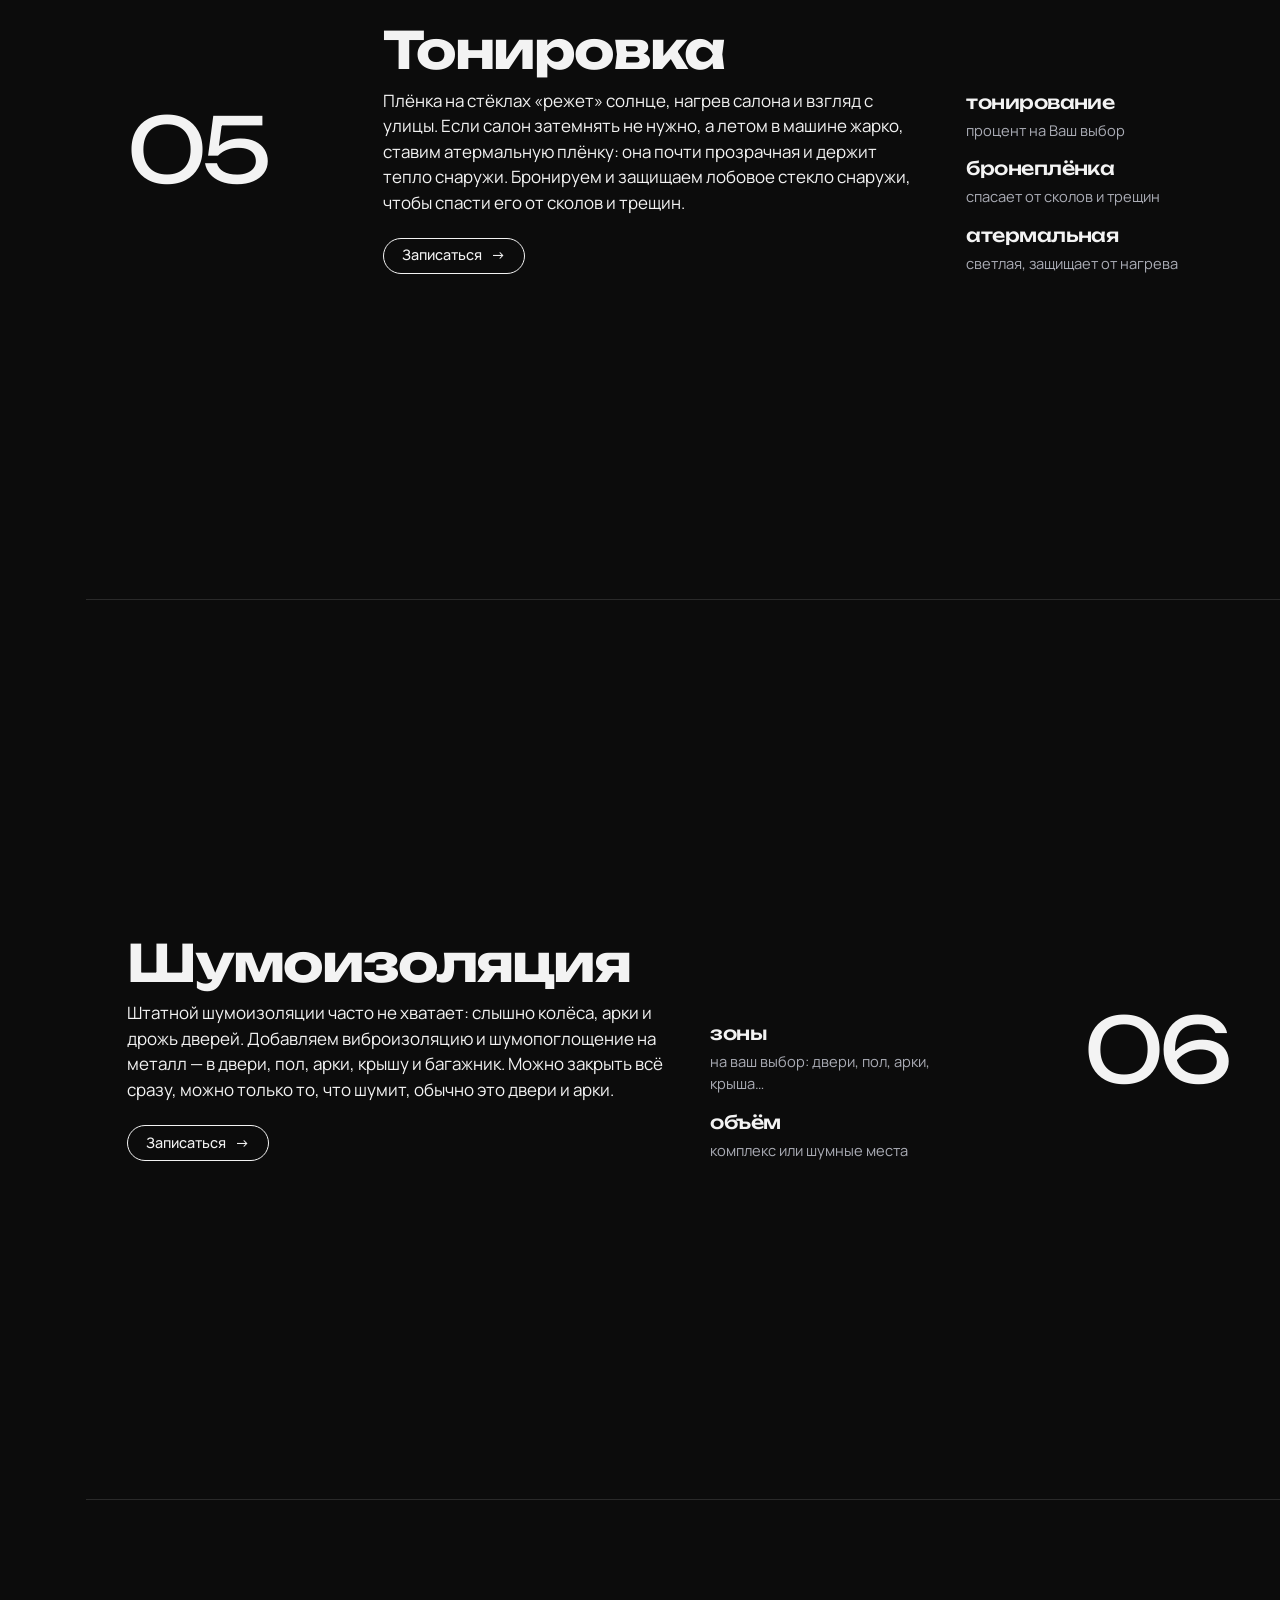
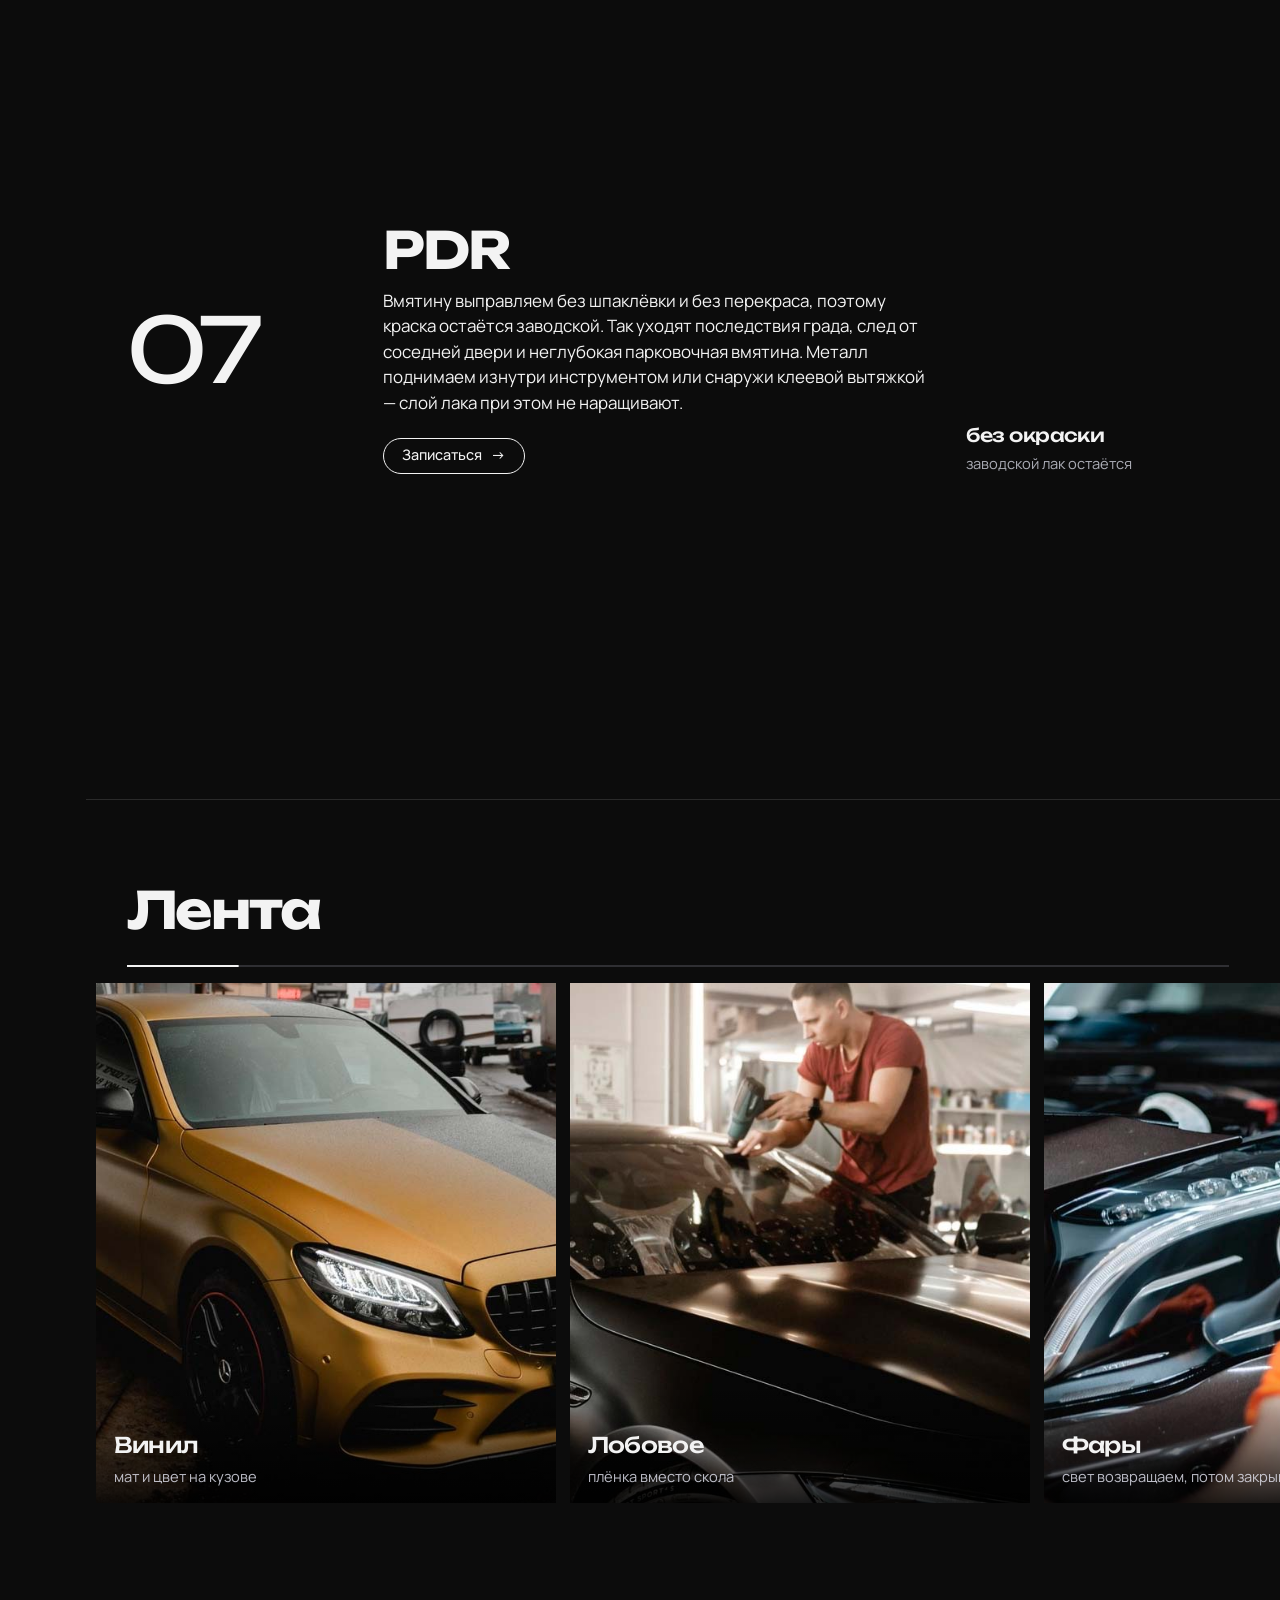
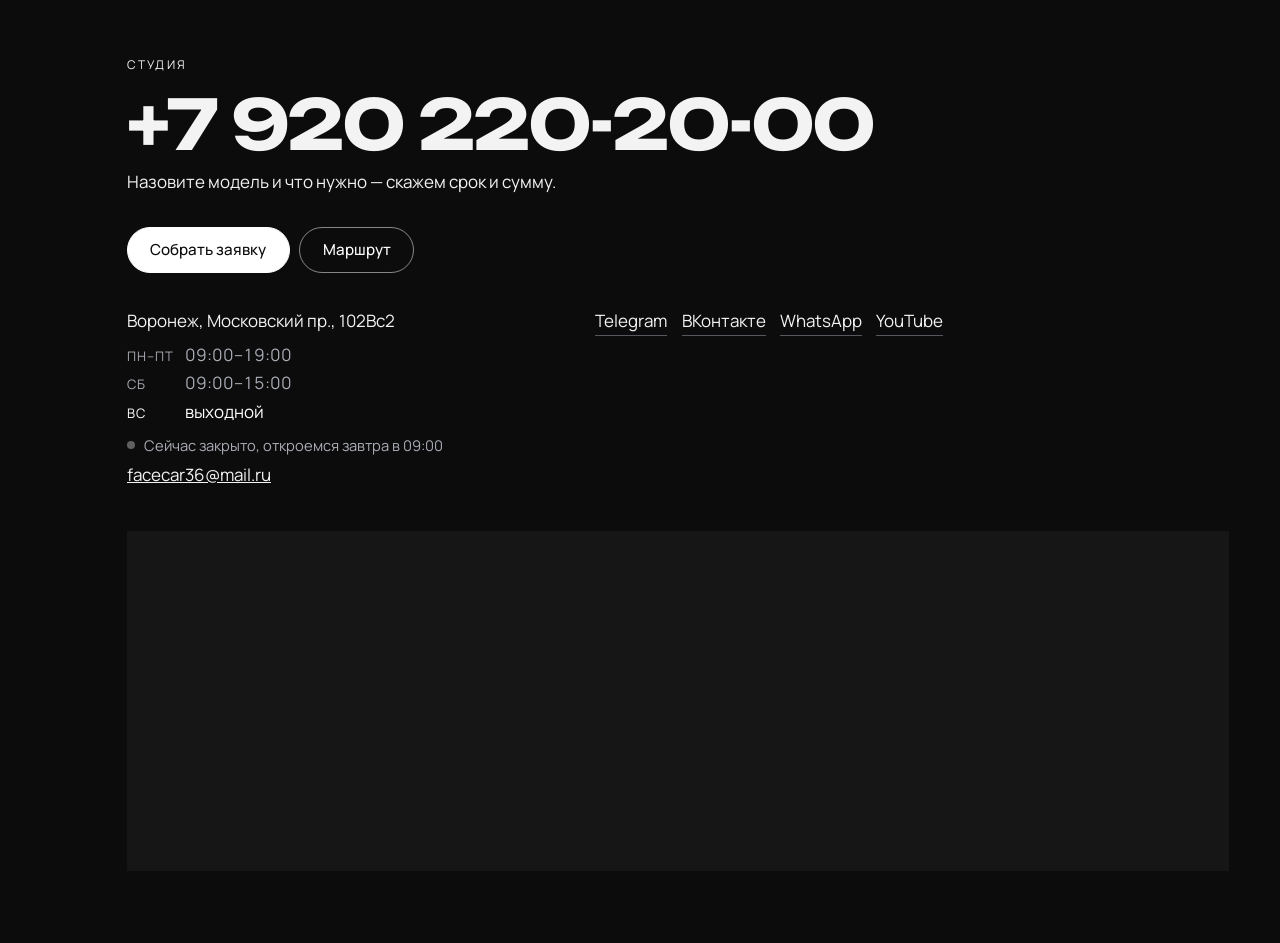
==== commit 0acd7ee5: "Add the booking form, photo viewer and studio hours; drop Instagram. Instagram's logo and links coun" ====
--- a/index.html
+++ b/index.html
@@ -7,11 +7,54 @@
   <meta name="description" content="FaceCar, Воронеж: оклейка, химчистка, полировка, керамика, тонировка, шумоизоляция, PDR.">
   <meta name="theme-color" content="#0c0c0c">
   <meta http-equiv="Cache-Control" content="no-cache, no-store, must-revalidate">
+  <link rel="canonical" href="https://facecar36.ru/">
+  <meta property="og:type" content="website">
+  <meta property="og:locale" content="ru_RU">
+  <meta property="og:site_name" content="FaceCar">
+  <meta property="og:title" content="FaceCar — центр профессиональной оклейки, Воронеж">
+  <meta property="og:description" content="Оклейка, химчистка, полировка, керамика, тонировка, шумоизоляция, PDR. Московский пр., 102Вс2.">
+  <meta property="og:url" content="https://facecar36.ru/">
+  <meta property="og:image" content="https://facecar36.ru/img/vinyl.jpg">
+  <meta name="twitter:card" content="summary_large_image">
+  <script type="application/ld+json">
+  {
+    "@context": "https://schema.org",
+    "@type": "AutoRepair",
+    "name": "FaceCar",
+    "description": "Центр профессиональной оклейки: оклейка, химчистка, полировка, керамика, тонировка, шумоизоляция, PDR.",
+    "url": "https://facecar36.ru/",
+    "image": "https://facecar36.ru/img/vinyl.jpg",
+    "logo": "https://facecar36.ru/img/mark.png",
+    "telephone": "+7 920 220-20-00",
+    "email": "facecar36@mail.ru",
+    "address": {
+      "@type": "PostalAddress",
+      "streetAddress": "Московский проспект, 102Вс2",
+      "addressLocality": "Воронеж",
+      "addressCountry": "RU"
+    },
+    "openingHoursSpecification": [{
+      "@type": "OpeningHoursSpecification",
+      "dayOfWeek": ["Monday", "Tuesday", "Wednesday", "Thursday", "Friday"],
+      "opens": "09:00",
+      "closes": "19:00"
+    }, {
+      "@type": "OpeningHoursSpecification",
+      "dayOfWeek": ["Saturday"],
+      "opens": "09:00",
+      "closes": "15:00"
+    }],
+    "sameAs": [
+      "https://vk.com/facecar",
+      "https://www.youtube.com/@facecarmediagointodetails9618"
+    ]
+  }
+  </script>
   <link rel="icon" href="img/mark.png?v=2">
   <link rel="preconnect" href="https://fonts.googleapis.com">
   <link rel="preconnect" href="https://fonts.gstatic.com" crossorigin>
   <link href="https://fonts.googleapis.com/css2?family=Manrope:wght@400;500;600&family=Unbounded:wght@500;700&display=swap" rel="stylesheet">
-  <link rel="stylesheet" href="styles.css?v=18">
+  <link rel="stylesheet" href="styles.css?v=27">
 </head>
 <body>
   <div class="peel" aria-hidden="true"></div>
@@ -20,6 +63,7 @@
     <a class="roll-brand" href="#top" aria-label="FaceCar, наверх">
       <img src="img/mark.png?v=2" alt="">
     </a>
+    <button class="roll-order" type="button" data-order>заявка</button>
     <button class="roll-toggle" type="button" aria-expanded="false" aria-controls="roll-nav">меню</button>
     <nav id="roll-nav" aria-label="Разделы">
       <a href="#film"><b>01</b><span>Оклейка</span></a>
@@ -40,11 +84,14 @@
 
   <main id="top">
     <header class="hero">
-      <div class="glow" aria-hidden="true"></div>
       <div class="squeegee" aria-hidden="true"></div>
       <div class="hero-copy">
         <h1>Центр<br>профессиональной<br>оклейки</h1>
         <p class="lead">Мы не можем убрать камни с дорог, но можем защитить от них ваш автомобиль.</p>
+        <div class="hero-cta">
+          <button class="btn btn-solid" type="button" data-order>Собрать заявку</button>
+          <a class="btn" href="tel:+79202202000">Позвонить</a>
+        </div>
         <ul class="ticks">
           <li><a href="#film">Оклейка</a></li>
           <li><a href="#clean">Химчистка</a></li>
@@ -55,11 +102,13 @@
           <li><a href="#pdr">PDR</a></li>
         </ul>
       </div>
-      <div class="hero-face">
-        <div class="hero-logo" role="img" aria-label="FaceCar">
+      <div class="hero-face" id="hero-face">
+        <div class="hero-logo">
           <img class="logo-face" src="img/logo-face.png?v=2" alt="">
-          <span class="logo-slot">
+          <span class="logo-slot" id="logo-switch" role="button" tabindex="0" aria-pressed="false" aria-label="Фары FaceCar" title="Нажмите на машину — фары выключатся">
             <span class="logo-slot-in">
+              <i class="beam beam-l" aria-hidden="true"></i>
+              <i class="beam beam-r" aria-hidden="true"></i>
               <img class="logo-auto" src="img/logo-auto.png?v=2" alt="" draggable="false">
               <i class="lamp lamp-l" aria-hidden="true"></i>
               <i class="lamp lamp-r" aria-hidden="true"></i>
@@ -67,6 +116,13 @@
           </span>
           <img class="logo-car" src="img/logo-car.png?v=2" alt="">
         </div>
+        <div class="headlight">
+          <nav class="contacts" aria-label="Связаться">
+            <a href="tel:+79202202000" aria-label="Позвонить" title="Позвонить"><svg viewBox="0 0 24 24" aria-hidden="true"><path fill="currentColor" d="M7 3h3l2 5-2 1a12 12 0 0 0 5 5l1-2 5 2v3c0 1-1 2-2 2A16 16 0 0 1 5 5c0-1 1-2 2-2z"/></svg></a>
+            <a href="https://t.me/+79202202000" aria-label="Telegram" title="Telegram"><svg viewBox="0 0 24 24" aria-hidden="true"><path fill="currentColor" d="M21.4 3.6 2.8 10.8c-1.3.5-1.2 1.3-.2 1.6l4.7 1.5 1.8 5.5c.2.7.6.8 1.1.4l2.6-2.2 4.9 3.6c.9.5 1.5.2 1.7-.8l3.1-14.8c.3-1.3-.4-1.9-1.1-1.6zM9.6 14.3l-.4 3.9-1.2-3.9 9.5-6-7.9 6z"/></svg></a>
+            <a href="https://vk.com/facecar" aria-label="ВКонтакте" title="ВКонтакте"><svg viewBox="0 0 24 24" aria-hidden="true"><path fill="currentColor" d="M12.8 18.2C6.3 18.2 2.5 13.7 2.4 6.3h3.3c.1 5.4 2.5 7.7 4.4 8.2V6.3h3.1v4.7c1.9-.2 3.9-2.3 4.5-4.7h3.1c-.5 2.9-2.6 5-4.1 5.9 1.5.7 3.9 2.6 4.8 6h-3.4c-.7-2.3-2.6-4.1-4.9-4.3v4.3h-.4z"/></svg></a>
+          </nav>
+        </div>
       </div>
     </header>
 
@@ -77,6 +133,7 @@
         <div class="band-copy">
           <h2>Оклейка</h2>
           <p>Антигравийная полиуретановая плёнка принимает удар вместо краски: щебень с трассы, песок или царапину на парковке. Подберём плёнку под любые предпочтения: прозрачный глянец, матовая или сатиновая фактура. Надоел нынешний цвет авто? Предоставим на выбор сотни вариантов цветов и оттенков цветного полиуретана, защита и стайлинг в одном лице. Также защитим интерьер авто, глянцевые, матовые элементы, экраны от мелких царапин и повреждений.</p>
+          <button class="band-cta" type="button" data-order="Оклейка">Записаться</button>
         </div>
         <ul class="facts">
           <li><b>комплект</b><span>зоны риска: передняя часть, часть проёма внутри, зона погрузки багажника</span></li>
@@ -93,6 +150,7 @@
         <div class="band-copy">
           <h2>Химчистка</h2>
           <p>По желанию с разбором или без, и чистим по материалам, а не одним средством на всё. Ткань сидений и пола промываем так, чтобы грязная вода уходила, а не оставалась в ворсе. Кожу очищаем и напитываем, иначе после сушки она дубеет. Пластик, потолок, карты дверей и багажник — отдельно. Запах убираем вместе с источником, освежителем его не перекрываем. Пятно смотрим до работы: свежее уходит, старое въевшееся может оставить след, и это видно сразу.</p>
+          <button class="band-cta" type="button" data-order="Химчистка">Записаться</button>
         </div>
         <ul class="facts">
           <li><b>ткань</b><span>сиденья, пол, потолок</span></li>
@@ -109,6 +167,7 @@
         <div class="band-copy">
           <h2>Полировка</h2>
           <p>Паутина, круги от щёток и мелкие риски образуются на верхнем слое лака. Полировка снимает этот верхний слой и выравнивает поверхность: цвет снова читается глубоко, кузов блестит ровно, без мути. Перед работой смотрим лак на свет и решаем, где хватит лёгкого прохода, а где заходить глубже уже нельзя — лак не бесконечный.</p>
+          <button class="band-cta" type="button" data-order="Полировка">Записаться</button>
         </div>
         <ul class="facts">
           <li><b>снимаем</b><span>паутину и риски от щёток</span></li>
@@ -124,6 +183,7 @@
         <div class="band-copy">
           <h2>Керамика</h2>
           <p>Керамика — твёрдый слой поверх уже ровного лака. Царапины она не прячет: мутный кузов сначала моют и полируют, и только потом наносят состав, иначе дефекты просто законсервируются. После этого вода собирается в крупные капли и скатывается, реагенты и грязь меньше прикипают, машину проще мыть. Срок называем до записи, когда видим кузов.</p>
+          <button class="band-cta" type="button" data-order="Керамика">Записаться</button>
         </div>
         <ul class="facts">
           <li><b>до состава</b><span>мойка и полировка</span></li>
@@ -140,6 +200,7 @@
         <div class="band-copy">
           <h2>Тонировка</h2>
           <p>Плёнка на стёклах «режет» солнце, нагрев салона и взгляд с улицы. Если салон затемнять не нужно, а летом в машине жарко, ставим атермальную плёнку: она почти прозрачная и держит тепло снаружи. Бронируем и защищаем лобовое стекло снаружи, чтобы спасти его от сколов и трещин.</p>
+          <button class="band-cta" type="button" data-order="Тонировка">Записаться</button>
         </div>
         <ul class="facts">
           <li><b>тонирование</b><span>процент на Ваш выбор</span></li>
@@ -156,6 +217,7 @@
         <div class="band-copy">
           <h2>Шумоизоляция</h2>
           <p>Штатной шумоизоляции часто не хватает: слышно колёса, арки и дрожь дверей. Добавляем виброизоляцию и шумопоглощение на металл — в двери, пол, арки, крышу и багажник. Можно закрыть всё сразу, можно только то, что шумит, обычно это двери и арки.</p>
+          <button class="band-cta" type="button" data-order="Шумоизоляция">Записаться</button>
         </div>
         <ul class="facts">
           <li><b>зоны</b><span>на ваш выбор: двери, пол, арки, крыша…</span></li>
@@ -171,6 +233,7 @@
         <div class="band-copy">
           <h2>PDR</h2>
           <p>Вмятину выправляем без шпаклёвки и без перекраса, поэтому краска остаётся заводской. Так уходят последствия града, след от соседней двери и неглубокая парковочная вмятина. Металл поднимаем изнутри инструментом или снаружи клеевой вытяжкой — слой лака при этом не наращивают.</p>
+          <button class="band-cta" type="button" data-order="PDR">Записаться</button>
         </div>
         <ul class="facts">
           <li><b>без окраски</b><span>заводской лак остаётся</span></li>
@@ -181,7 +244,6 @@
     <section class="bay" id="works">
       <div class="bay-head">
         <h2>Лента</h2>
-        <p>Тяните вбок — так же, как плёнку по кузову.</p>
       </div>
       <div class="bay-meter" aria-hidden="true"><span></span></div>
       <div class="bay-track" id="track" tabindex="0" aria-label="Лента работ, листается вбок">
@@ -203,18 +265,26 @@
     <section class="studio" id="studio">
       <p class="kicker">Студия</p>
       <a class="studio-phone" href="tel:+79202202000">+7 920 220-20-00</a>
-      <p class="studio-note">Назовите модель и что нужно — скажем срок и сумму. Имя и анкету заранее не собираем.</p>
+      <p class="studio-note">Назовите модель и что нужно — скажем срок и сумму.</p>
+      <div class="studio-cta">
+        <button class="btn btn-solid" type="button" data-order>Собрать заявку</button>
+        <a class="btn" href="https://yandex.ru/maps/193/voronezh/?text=FaceCar%2C%20%D0%9C%D0%BE%D1%81%D0%BA%D0%BE%D0%B2%D1%81%D0%BA%D0%B8%D0%B9%20%D0%BF%D1%80%D0%BE%D1%81%D0%BF%D0%B5%D0%BA%D1%82%2C%20102%D0%92%D1%812" target="_blank" rel="noopener">Маршрут</a>
+      </div>
       <div class="studio-grid">
         <div>
-          <p>Воронеж, Московский пр., 102Вс1</p>
-          <p>Ежедневно, 09:00–19:00</p>
+          <p>Воронеж, Московский пр., 102Вс2</p>
+          <dl class="hours">
+            <div><dt>Пн–Пт</dt><dd>09:00–19:00</dd></div>
+            <div><dt>Сб</dt><dd>09:00–15:00</dd></div>
+            <div><dt>Вс</dt><dd>выходной</dd></div>
+          </dl>
+          <p class="open-now" id="open-now" hidden><i aria-hidden="true"></i><span></span></p>
           <p><a href="mailto:facecar36@mail.ru">facecar36@mail.ru</a></p>
         </div>
         <nav class="socials" aria-label="Соцсети">
+          <a href="https://t.me/+79202202000">Telegram</a>
+          <a href="https://vk.com/facecar">ВКонтакте</a>
           <a href="https://wa.me/79202202000">WhatsApp</a>
-          <a href="https://t.me/alexsovetov">Telegram</a>
-          <a href="https://vk.com/facecar">ВКонтакте</a>
-          <a href="https://instagram.com/facecar36">Instagram</a>
           <a href="https://www.youtube.com/@facecarmediagointodetails9618/featured">YouTube</a>
         </nav>
       </div>
@@ -223,6 +293,45 @@
       </div>
     </section>
   </main>
-  <script src="app.js?v=8"></script>
+
+  <dialog class="order" id="order" aria-labelledby="order-title">
+    <form class="order-form" id="order-form" novalidate>
+      <div class="order-head">
+        <h2 id="order-title">Заявка</h2>
+        <button class="x" type="button" data-close aria-label="Закрыть"><svg viewBox="0 0 24 24" aria-hidden="true"><path d="M5 5l14 14M19 5 5 19" stroke="currentColor" stroke-width="2" stroke-linecap="round"/></svg></button>
+      </div>
+      <p class="order-note">Отметьте, что нужно, и отправьте в удобный мессенджер — скажем срок и сумму.</p>
+      <fieldset>
+        <legend>Что нужно</legend>
+        <div class="chips" id="order-chips"></div>
+      </fieldset>
+      <div class="field-row">
+        <label class="field"><span>Имя</span><input name="name" type="text" autocomplete="name" placeholder="Как к вам обращаться"></label>
+        <label class="field"><span>Телефон</span><input name="phone" type="tel" inputmode="tel" autocomplete="tel" placeholder="+7 (___) ___-__-__"></label>
+      </div>
+      <label class="field"><span>Автомобиль</span><input name="car" type="text" autocomplete="off" placeholder="Марка и модель"></label>
+      <label class="field"><span>Комментарий</span><textarea name="note" rows="3" placeholder="Что беспокоит, когда удобно приехать"></textarea></label>
+      <div class="order-send">
+        <a class="btn btn-solid" id="send-tg" href="https://t.me/+79202202000" target="_blank" rel="noopener">Отправить в Telegram</a>
+        <a class="btn" href="tel:+79202202000">Позвонить</a>
+      </div>
+      <p class="order-fine">Текст заявки сам подставится в чат — останется нажать «Отправить». Пользуетесь WhatsApp? <a id="send-wa" href="https://wa.me/79202202000" target="_blank" rel="noopener">Отправить туда</a>.</p>
+    </form>
+  </dialog>
+
+  <dialog class="lightbox" id="lightbox" aria-label="Фото работы">
+    <figure class="lb-stage"><img id="lb-img" alt=""></figure>
+    <div class="lb-bar">
+      <p class="lb-cap" id="lb-cap"></p>
+      <p class="lb-count" id="lb-count"></p>
+    </div>
+    <button class="x lb-close" type="button" data-close aria-label="Закрыть"><svg viewBox="0 0 24 24" aria-hidden="true"><path d="M5 5l14 14M19 5 5 19" stroke="currentColor" stroke-width="2" stroke-linecap="round"/></svg></button>
+    <button class="x lb-nav lb-prev" type="button" aria-label="Предыдущее фото"><svg viewBox="0 0 24 24" aria-hidden="true"><path d="M15 5 8 12l7 7" fill="none" stroke="currentColor" stroke-width="2" stroke-linecap="round" stroke-linejoin="round"/></svg></button>
+    <button class="x lb-nav lb-next" type="button" aria-label="Следующее фото"><svg viewBox="0 0 24 24" aria-hidden="true"><path d="m9 5 7 7-7 7" fill="none" stroke="currentColor" stroke-width="2" stroke-linecap="round" stroke-linejoin="round"/></svg></button>
+  </dialog>
+
+  <div class="toast" id="toast" role="status" aria-live="polite"></div>
+
+  <script src="app.js?v=17"></script>
 </body>
 </html>
--- a/styles.css
+++ b/styles.css
@@ -205,13 +205,6 @@
   overflow: hidden;
 }
 
-.glow {
-  position: absolute;
-  inset: 0;
-  background: radial-gradient(520px circle at var(--mx, 78%) var(--my, 42%), rgba(255, 255, 255, .07), transparent 58%);
-  pointer-events: none;
-}
-
 .squeegee {
   position: absolute;
   top: 0;
@@ -286,7 +279,13 @@
 
 @keyframes rise { to { opacity: 1; transform: none; } }
 
-.hero-face { position: relative; z-index: 1; }
+.hero-face {
+  position: relative;
+  z-index: 1;
+  display: flex;
+  flex-direction: column;
+  align-items: flex-end;
+}
 
 .hero-logo {
   --logo-h: clamp(58px, 8vw, 92px);
@@ -311,6 +310,7 @@
   width: 0;
   flex: none;
   overflow: hidden;
+  cursor: pointer;
   animation: logo-open 1.25s .35s cubic-bezier(.7, 0, .18, 1) forwards;
 }
 
@@ -324,6 +324,8 @@
 }
 
 .logo-slot-in .logo-auto {
+  position: relative;
+  z-index: 1;
   width: 100%;
   height: 100%;
   object-fit: contain;
@@ -334,27 +336,181 @@
 
 .lamp {
   position: absolute;
-  z-index: 2;
+  z-index: 4;
   width: calc(var(--logo-h) * 16 / 120);
   height: calc(var(--logo-h) * 8 / 120);
   border-radius: 40%;
   background: #fff;
-  box-shadow: 0 0 calc(var(--logo-h) * 0.05) calc(var(--logo-h) * 0.012) rgba(255, 255, 255, .95);
+  box-shadow:
+    0 0 calc(var(--logo-h) * .05) calc(var(--logo-h) * .014) rgba(255, 255, 255, .95),
+    0 0 calc(var(--logo-h) * .16) calc(var(--logo-h) * .03) rgba(255, 255, 255, .42),
+    0 0 calc(var(--logo-h) * .42) rgba(255, 255, 255, .18);
   opacity: 0;
   pointer-events: none;
-  animation: lamp-blink 1.6s 1.7s ease-in-out forwards;
+  animation: lamp-reveal 1.6s 1.7s ease-in-out forwards;
+}
+
+.lamp::after {
+  content: "";
+  position: absolute;
+  left: 50%;
+  top: 50%;
+  width: calc(var(--logo-h) * .55);
+  height: 1px;
+  transform: translate(-50%, -50%);
+  background: linear-gradient(90deg, transparent, rgba(255, 255, 255, .55), transparent);
 }
 
 .lamp-l { left: calc(var(--logo-h) * 24 / 120); top: calc(var(--logo-h) * 60 / 120); }
 .lamp-r { left: calc(var(--logo-h) * 174 / 120); top: calc(var(--logo-h) * 60 / 120); }
 
-@keyframes lamp-blink {
-  0%, 100% { opacity: 0; }
+@keyframes lamp-reveal {
+  0% { opacity: 0; }
   10%, 24% { opacity: 1; }
   38% { opacity: 0; }
   52%, 68% { opacity: 1; }
   84% { opacity: 0; }
-}
+  100% { opacity: 1; }
+}
+
+@keyframes lamp-ignite {
+  0% { opacity: 0; }
+  16% { opacity: .9; }
+  26% { opacity: .2; }
+  40% { opacity: 1; }
+  54% { opacity: .55; }
+  100% { opacity: 1; }
+}
+
+@keyframes beam-haze {
+  from { opacity: 1; }
+  to { opacity: .84; }
+}
+
+.headlight {
+  position: relative;
+  z-index: 5;
+  width: min(100%, 560px);
+  height: 7.5rem;
+  margin-top: -.2rem;
+  opacity: 0;
+  pointer-events: none;
+  animation: lamp-reveal 1.6s 1.7s ease-in-out forwards;
+}
+
+.headlight::before {
+  content: "";
+  position: absolute;
+  left: var(--car-x, 50%);
+  bottom: -.7rem;
+  width: calc(var(--logo-h) * 4.2);
+  height: 3.4rem;
+  transform: translateX(-50%);
+  background: radial-gradient(ellipse at center, rgba(255, 255, 255, .2), rgba(255, 255, 255, .07) 42%, transparent 70%);
+  filter: blur(4px);
+  pointer-events: none;
+}
+
+.beam {
+  position: absolute;
+  z-index: 3;
+  top: calc(var(--logo-h) * 61 / 120);
+  width: calc(var(--logo-h) * 2.3);
+  height: calc(var(--logo-h) * .6 + 7.6rem);
+  transform: translateX(-50%);
+  filter: blur(5px);
+  opacity: 0;
+  pointer-events: none;
+  animation: lamp-reveal 1.6s 1.7s ease-in-out forwards;
+}
+
+.beam::before,
+.beam::after {
+  content: "";
+  position: absolute;
+  inset: 0;
+}
+
+.beam::before {
+  clip-path: polygon(45% 0, 55% 0, 100% 100%, 0 100%);
+  background: radial-gradient(ellipse 58% 100% at 50% 0, rgba(255, 255, 255, .6), rgba(255, 255, 255, .2) 36%, rgba(255, 255, 255, .06) 68%, transparent 92%);
+}
+
+.beam::after {
+  clip-path: polygon(47% 0, 53% 0, 72% 100%, 28% 100%);
+  background: linear-gradient(to bottom, rgba(255, 255, 255, .6), rgba(255, 255, 255, .14) 42%, transparent 78%);
+}
+
+.beam-l { left: calc(var(--logo-h) * 32 / 120); }
+.beam-r { left: calc(var(--logo-h) * 182 / 120); }
+
+.contacts {
+  position: absolute;
+  left: var(--car-x, 50%);
+  bottom: .35rem;
+  z-index: 1;
+  display: flex;
+  gap: .5rem;
+  transform: translateX(-50%);
+  white-space: nowrap;
+}
+
+.contacts a {
+  display: grid;
+  place-items: center;
+  width: 2.75rem;
+  height: 2.75rem;
+  color: #fff;
+  background: radial-gradient(circle at 50% 0, rgba(255, 255, 255, .28), rgba(255, 255, 255, .05) 70%);
+  border: 1px solid rgba(255, 255, 255, .5);
+  border-radius: 50%;
+  text-decoration: none;
+  box-shadow: inset 0 1px 0 rgba(255, 255, 255, .7), 0 12px 26px -14px rgba(255, 255, 255, .6);
+  backdrop-filter: blur(6px);
+  opacity: 0;
+  transform: translateY(8px);
+  transition: opacity .45s ease, transform .45s ease, background .25s, color .25s;
+}
+
+.contacts svg { width: 1.2rem; height: 1.2rem; filter: drop-shadow(0 0 6px rgba(255, 255, 255, .45)); }
+
+.contacts a:hover,
+.contacts a:focus-visible {
+  color: #0c0c0c;
+  background: #fff;
+}
+
+.contacts a:hover svg,
+.contacts a:focus-visible svg { filter: none; }
+
+.hero-face.is-lit .lamp,
+.hero-face.is-lit .beam,
+.hero-face.is-lit .headlight {
+  animation: none;
+  opacity: 1;
+  transition: opacity .3s ease;
+}
+
+.hero-face.is-lit .beam { animation: beam-haze 5s ease-in-out infinite alternate; }
+.hero-face.is-lit .headlight { pointer-events: auto; }
+.hero-face.is-lit .contacts a { opacity: 1; transform: none; }
+.hero-face.is-lit .contacts a:nth-child(2) { transition-delay: .1s, .1s, 0s, 0s; }
+.hero-face.is-lit .contacts a:nth-child(3) { transition-delay: .2s, .2s, 0s, 0s; }
+
+.hero-face.is-relit .lamp,
+.hero-face.is-relit .headlight { animation: lamp-ignite .7s ease-out; }
+.hero-face.is-relit .beam { animation: lamp-ignite .7s ease-out, beam-haze 5s .7s ease-in-out infinite alternate; }
+
+.hero-face.is-dark .lamp,
+.hero-face.is-dark .beam,
+.hero-face.is-dark .headlight {
+  animation: none;
+  opacity: 0;
+  pointer-events: none;
+  transition: opacity .35s ease;
+}
+
+.hero-face.is-dark .contacts a { transition-duration: .2s; }
 
 .band {
   position: relative;
@@ -559,7 +715,7 @@
   right: 0;
   bottom: 0;
   padding: 3rem 1.1rem 1rem;
-  background: linear-gradient(transparent, rgba(0, 18, 42, .88));
+  background: linear-gradient(transparent, rgba(0, 0, 0, .86));
   display: flex;
   flex-direction: column;
   gap: .2rem;
@@ -622,6 +778,374 @@
   height: 340px;
   border: 0;
 }
+
+.btn {
+  display: inline-flex;
+  align-items: center;
+  justify-content: center;
+  gap: .5rem;
+  min-height: 2.9rem;
+  padding: 0 1.4rem;
+  border: 1px solid rgba(255, 255, 255, .5);
+  border-radius: 999px;
+  background: transparent;
+  color: #fff;
+  font: 500 .95rem/1 Manrope, "Segoe UI", sans-serif;
+  text-decoration: none;
+  white-space: nowrap;
+  cursor: pointer;
+  transition: background .25s, color .25s, border-color .25s, transform .25s var(--ease);
+}
+
+.btn:hover { border-color: #fff; background: rgba(255, 255, 255, .08); }
+.btn:active { transform: scale(.97); }
+.btn:focus-visible { outline: 2px solid #fff; outline-offset: 3px; }
+
+.btn-solid { background: #fff; color: #0c0c0c; border-color: #fff; }
+.btn-solid:hover { background: #dedede; border-color: #dedede; }
+
+.hero-cta {
+  display: flex;
+  flex-wrap: wrap;
+  gap: .6rem;
+  margin: 0 0 1.9rem;
+  opacity: 0;
+  transform: translateY(8px);
+  animation: rise .6s .05s var(--ease) forwards;
+}
+
+.band-cta {
+  display: inline-flex;
+  align-items: center;
+  gap: .55rem;
+  margin-top: 1.4rem;
+  padding: .62rem 1.15rem;
+  border: 1px solid currentColor;
+  border-radius: 999px;
+  background: transparent;
+  color: inherit;
+  font: 500 .9rem/1 Manrope, "Segoe UI", sans-serif;
+  cursor: pointer;
+  transition: background .25s, color .25s, border-color .25s;
+}
+
+.band-cta::after {
+  content: "→";
+  transition: transform .3s var(--ease);
+}
+
+.band-cta:hover::after { transform: translateX(4px); }
+.band-cta:hover { background: #fff; color: #0c0c0c; border-color: #fff; }
+.band-cta:focus-visible { outline: 2px solid currentColor; outline-offset: 3px; }
+
+@media (hover: hover) {
+  .band:hover .band-cta:hover { background: #0c0c0c; color: #fff; border-color: #0c0c0c; }
+}
+
+.shot::after {
+  content: "+";
+  position: absolute;
+  top: 1rem;
+  right: 1rem;
+  width: 2.4rem;
+  height: 2.4rem;
+  display: grid;
+  place-items: center;
+  border: 1px solid rgba(255, 255, 255, .45);
+  border-radius: 50%;
+  background: rgba(0, 0, 0, .4);
+  font-size: 1.3rem;
+  line-height: 1;
+  opacity: .75;
+  transform: scale(.9);
+  transition: opacity .3s, transform .3s var(--ease);
+  pointer-events: none;
+}
+
+.card:focus-visible { outline: 2px solid #fff; outline-offset: -2px; }
+
+@media (hover: hover) {
+  .shot::after { opacity: 0; }
+  .shot:hover::after { opacity: 1; transform: none; }
+  .card { cursor: zoom-in; }
+  .bay-track.is-drag .card { cursor: grabbing; }
+}
+
+.studio-cta { display: flex; flex-wrap: wrap; gap: .6rem; margin: 0 0 2.2rem; }
+
+.hours {
+  display: grid;
+  gap: .2rem;
+  margin: .5rem 0 .6rem;
+  font-variant-numeric: tabular-nums;
+}
+
+.hours > div {
+  display: grid;
+  grid-template-columns: 3.6rem auto;
+  align-items: baseline;
+  width: max-content;
+  color: rgba(232, 234, 246, .72);
+  transition: color .3s;
+}
+
+.hours dt,
+.hours dd { margin: 0; }
+
+.hours dt { font-size: .82rem; letter-spacing: .08em; text-transform: uppercase; }
+
+.hours > div.is-today { color: #fff; }
+
+.open-now {
+  display: flex;
+  align-items: center;
+  gap: .55rem;
+  color: rgba(232, 234, 246, .72);
+  font-size: .92rem;
+}
+
+.open-now i {
+  width: 8px;
+  height: 8px;
+  border-radius: 50%;
+  background: rgba(255, 255, 255, .35);
+  flex: none;
+}
+
+.open-now.is-open { color: #fff; }
+
+.open-now.is-open i {
+  background: #fff;
+  box-shadow: 0 0 0 0 rgba(255, 255, 255, .6);
+  animation: pulse 2s ease-out infinite;
+}
+
+@keyframes pulse {
+  0% { box-shadow: 0 0 0 0 rgba(255, 255, 255, .55); }
+  100% { box-shadow: 0 0 0 9px rgba(255, 255, 255, 0); }
+}
+
+.roll::after {
+  content: "";
+  position: absolute;
+  top: 0;
+  right: 0;
+  width: 1px;
+  height: 100%;
+  background: #fff;
+  transform: scaleY(var(--read, 0));
+  transform-origin: top center;
+  pointer-events: none;
+}
+
+.roll:hover::after,
+.roll:focus-within::after { background: #0c0c0c; }
+
+.roll-order { display: none; }
+
+.x {
+  width: 2.6rem;
+  height: 2.6rem;
+  display: grid;
+  place-items: center;
+  flex: none;
+  padding: 0;
+  border: 1px solid rgba(255, 255, 255, .3);
+  border-radius: 50%;
+  background: rgba(0, 0, 0, .35);
+  color: #fff;
+  cursor: pointer;
+  transition: background .25s, color .25s, border-color .25s;
+}
+
+.x svg { width: 16px; height: 16px; }
+.x:hover { background: #fff; color: #0c0c0c; border-color: #fff; }
+.x:focus-visible { outline: 2px solid #fff; outline-offset: 3px; }
+
+.order {
+  width: min(560px, calc(100vw - 2rem));
+  max-height: calc(100dvh - 2rem);
+  padding: 0;
+  border: 1px solid rgba(255, 255, 255, .14);
+  border-radius: 22px;
+  background: var(--ink-2);
+  color: var(--text);
+  overflow: auto;
+  overscroll-behavior: contain;
+}
+
+.order::backdrop,
+.lightbox::backdrop { background: rgba(0, 0, 0, .7); backdrop-filter: blur(4px); }
+
+.order[open] { animation: sheet-in .45s var(--ease); }
+
+@keyframes sheet-in {
+  from { opacity: 0; transform: translateY(24px) scale(.98); }
+}
+
+.order-form {
+  display: grid;
+  gap: 1.15rem;
+  padding: 1.6rem 1.6rem 1.4rem;
+}
+
+.order-head { display: flex; align-items: center; justify-content: space-between; gap: 1rem; }
+
+.order-head h2 { margin: 0; font-size: 1.8rem; letter-spacing: -.04em; line-height: 1; }
+
+.order-note,
+.order-fine { margin: 0; color: rgba(232, 234, 246, .72); font-size: .92rem; }
+
+.order-fine { font-size: .8rem; }
+
+.order-fine a { color: #fff; text-underline-offset: 2px; }
+
+.order fieldset { min-width: 0; margin: 0; padding: 0; border: 0; }
+
+.order legend,
+.field > span {
+  display: block;
+  margin-bottom: .55rem;
+  padding: 0;
+  color: rgba(232, 234, 246, .72);
+  font-size: .72rem;
+  letter-spacing: .14em;
+  text-transform: uppercase;
+}
+
+.chips { display: flex; flex-wrap: wrap; gap: .45rem; }
+
+.chip { position: relative; }
+
+.chip input {
+  position: absolute;
+  inset: 0;
+  opacity: 0;
+  margin: 0;
+  cursor: pointer;
+}
+
+.chip span {
+  display: inline-block;
+  padding: .55rem .95rem;
+  border: 1px solid rgba(255, 255, 255, .28);
+  border-radius: 999px;
+  font-size: .9rem;
+  line-height: 1.1;
+  transition: background .2s, color .2s, border-color .2s;
+}
+
+.chip:hover span { border-color: rgba(255, 255, 255, .7); }
+.chip input:checked + span { background: #fff; color: #0c0c0c; border-color: #fff; }
+.chip input:focus-visible + span { outline: 2px solid #fff; outline-offset: 2px; }
+
+.field { display: block; min-width: 0; }
+
+.field-row { display: grid; grid-template-columns: 1fr 1fr; gap: .8rem; }
+
+@media (max-width: 520px) {
+  .field-row { grid-template-columns: 1fr; gap: 1.15rem; }
+}
+
+.field input,
+.field textarea {
+  width: 100%;
+  padding: .8rem .95rem;
+  border: 1px solid rgba(255, 255, 255, .2);
+  border-radius: 14px;
+  background: rgba(255, 255, 255, .04);
+  color: #fff;
+  font: inherit;
+  font-size: 1rem;
+  resize: vertical;
+  transition: border-color .2s, background .2s;
+}
+
+.field input::placeholder,
+.field textarea::placeholder { color: rgba(232, 234, 246, .4); }
+
+.field input:focus,
+.field textarea:focus { outline: none; border-color: #fff; background: rgba(255, 255, 255, .07); }
+
+.order-send { display: flex; flex-wrap: wrap; gap: .5rem; }
+.order-send .btn { flex: 1 1 8rem; }
+
+.lightbox {
+  width: 100vw;
+  height: 100dvh;
+  max-width: none;
+  max-height: none;
+  margin: 0;
+  padding: 0;
+  border: 0;
+  background: #080808;
+  color: var(--text);
+  overflow: hidden;
+}
+
+.lightbox[open] {
+  display: grid;
+  grid-template-rows: minmax(0, 1fr) auto;
+  animation: fade-in .3s ease;
+}
+
+@keyframes fade-in { from { opacity: 0; } }
+
+.lb-stage {
+  display: grid;
+  place-items: center;
+  min-height: 0;
+  margin: 0;
+  padding: 4.5rem 5.5rem 1rem;
+}
+
+.lb-stage img {
+  max-width: 100%;
+  max-height: calc(100dvh - 9.5rem);
+  object-fit: contain;
+  border-radius: 6px;
+  user-select: none;
+}
+
+.lb-bar {
+  display: flex;
+  align-items: baseline;
+  justify-content: space-between;
+  gap: 1rem;
+  padding: 0 5.5rem 1.6rem;
+}
+
+.lb-cap { display: flex; flex-wrap: wrap; align-items: baseline; gap: .3rem .8rem; margin: 0; }
+.lb-cap b { font-family: Unbounded, Manrope, sans-serif; font-weight: 500; font-size: 1.2rem; letter-spacing: -.03em; }
+.lb-cap span { color: rgba(232, 234, 246, .72); }
+.lb-count { margin: 0; font-variant-numeric: tabular-nums; letter-spacing: .08em; color: rgba(232, 234, 246, .72); }
+
+.lb-close { position: absolute; top: 1.2rem; right: 1.2rem; }
+.lb-nav { position: absolute; top: 50%; width: 3rem; height: 3rem; transform: translateY(-50%); }
+.lb-prev { left: 1.2rem; }
+.lb-next { right: 1.2rem; }
+
+.toast {
+  position: fixed;
+  left: 50%;
+  bottom: 1.6rem;
+  z-index: 60;
+  max-width: calc(100vw - 2rem);
+  padding: .75rem 1.1rem;
+  border-radius: 999px;
+  background: #fff;
+  color: #0c0c0c;
+  font-size: .9rem;
+  line-height: 1.25;
+  text-align: center;
+  box-shadow: 0 14px 40px rgba(0, 0, 0, .45);
+  opacity: 0;
+  transform: translate(-50%, 12px);
+  transition: opacity .3s, transform .35s var(--ease);
+  pointer-events: none;
+}
+
+.toast.is-on { opacity: 1; transform: translate(-50%, 0); }
 
 @media (min-width: 901px) and (max-width: 1180px) {
   .hero { grid-template-columns: minmax(0, 1.15fr) minmax(170px, .62fr); gap: 1rem; }
@@ -670,9 +1194,76 @@
   .roll:hover .roll-brand,
   .roll:focus-within .roll-brand { color: var(--paper); }
 
+  .roll-order {
+    display: inline-flex;
+    align-items: center;
+    margin-left: auto;
+    margin-right: .35rem;
+    padding: .5rem .9rem;
+    border: 0;
+    border-radius: 999px;
+    background: #fff;
+    color: #0c0c0c;
+    font: 500 .85rem/1 Unbounded, Manrope, sans-serif;
+    letter-spacing: -.03em;
+    cursor: pointer;
+  }
+
+  .roll::after {
+    top: 0;
+    left: 0;
+    right: auto;
+    width: 100%;
+    height: 1px;
+    transform: scaleX(var(--read, 0));
+    transform-origin: left center;
+  }
+
+  .roll:hover::after,
+  .roll:focus-within::after { background: #fff; }
+
+  .hero-cta { justify-content: center; margin-bottom: 1.5rem; }
+
+  .hero-cta .btn { flex: 1 1 9rem; }
+
+  .studio-cta .btn { flex: 1 1 9rem; }
+
+  .order {
+    width: 100vw;
+    max-width: 100vw;
+    max-height: 92dvh;
+    margin: auto 0 0;
+    border-width: 1px 0 0;
+    border-radius: 22px 22px 0 0;
+  }
+
+  .order[open] { animation: sheet-up .45s var(--ease); }
+
+  @keyframes sheet-up { from { transform: translateY(100%); } }
+
+  .order-form { padding: 1.3rem 1.15rem calc(1.2rem + env(safe-area-inset-bottom)); }
+
+  .order-send .btn { flex: 1 1 100%; }
+
+  .lb-stage { padding: 4.2rem .75rem .8rem; }
+
+  .lb-stage img { max-height: calc(100dvh - 12rem); }
+
+  .lb-bar { flex-direction: column; gap: .4rem; padding: 0 1.15rem 5.5rem; }
+
+  .lb-close { top: .8rem; right: .8rem; }
+
+  .lb-nav { top: auto; bottom: calc(1rem + env(safe-area-inset-bottom)); transform: none; }
+
+  .lb-prev { left: 1.15rem; }
+
+  .lb-next { right: 1.15rem; left: auto; }
+
+  .toast { bottom: calc(72px + env(safe-area-inset-bottom)); border-radius: 16px; }
+
   .roll-toggle {
     display: inline-flex;
-    margin-left: auto;
+    margin-left: 0;
     flex: none;
     position: relative;
     z-index: 32;
@@ -764,7 +1355,13 @@
     margin-right: auto;
   }
 
-  .hero-face { order: -1; max-width: 100%; }
+  .hero-face { order: -1; max-width: 100%; align-items: center; }
+
+  .headlight { height: 6.2rem; }
+
+  .contacts a { width: 2.5rem; height: 2.5rem; }
+
+  .contacts svg { width: 1.05rem; height: 1.05rem; }
 
   .hero-logo {
     --logo-h: clamp(34px, 11vw, 48px);
@@ -906,8 +1503,12 @@
   }
 
   .ticks li, .band .idx, .band .band-text, .band .facts li,
-  .hero-logo, .hero h1, .hero .lead { opacity: 1; transform: none; clip-path: none; }
+  .hero-logo, .hero h1, .hero .lead, .hero-cta { opacity: 1; transform: none; clip-path: none; }
   .logo-slot, .logo-slot-in { animation: none; width: calc(var(--logo-h) * 214 / 120); }
+  .logo-slot { overflow: visible; }
   .logo-slot-in, .lamp { transform: none; }
+  .lamp, .beam, .headlight { animation: none; opacity: 1; }
+  .contacts a { opacity: 1; transform: none; }
+  .headlight { pointer-events: auto; }
   .peel { display: none; }
 }
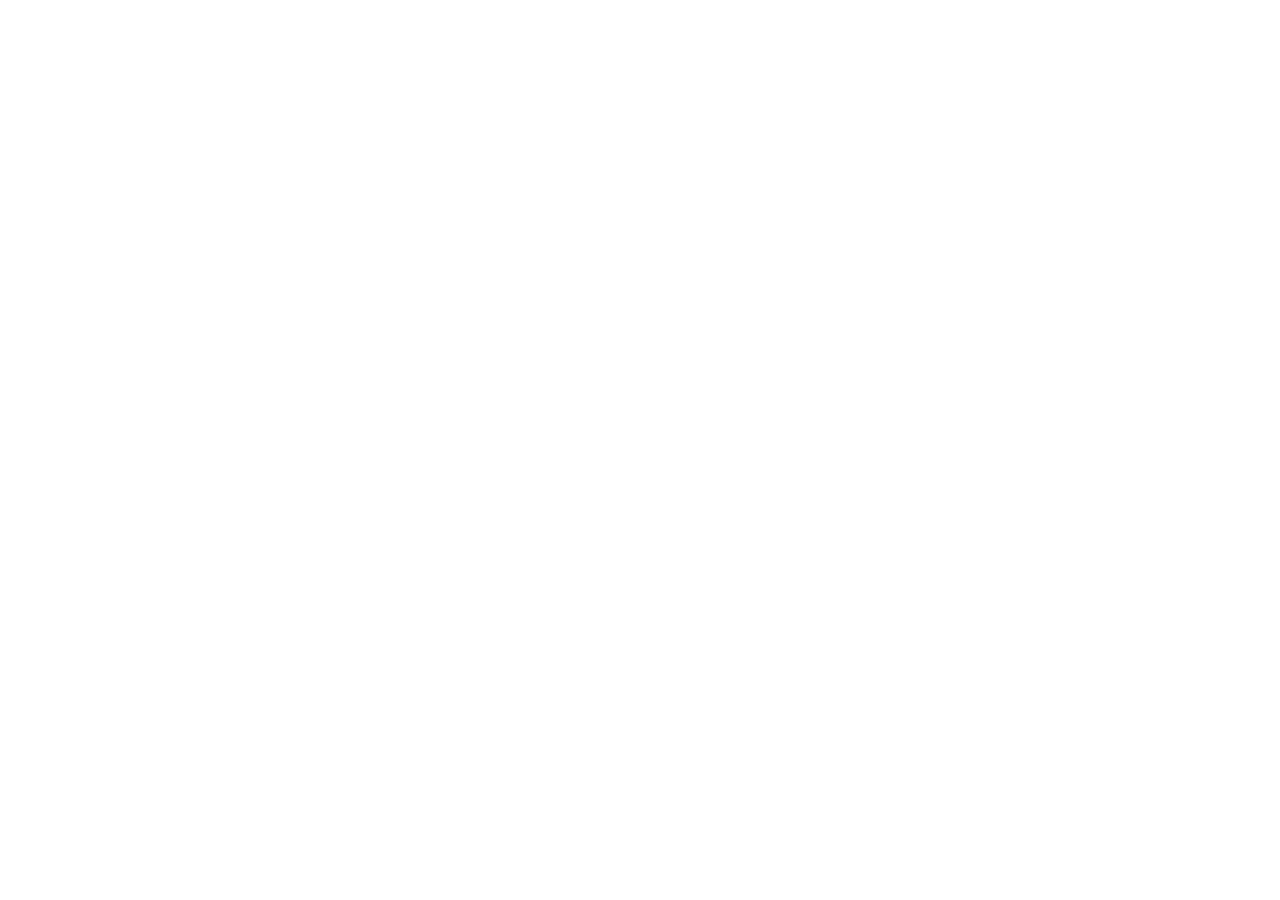
==== commit f213b622: "Point the mirror redirect at HTTPS." ====
--- a/index.html
+++ b/index.html
@@ -1,337 +1,13 @@
-<!DOCTYPE html>
+<!doctype html>
 <html lang="ru">
 <head>
   <meta charset="utf-8">
-  <meta name="viewport" content="width=device-width, initial-scale=1, viewport-fit=cover">
-  <title>FaceCar — центр профессиональной оклейки, Воронеж</title>
-  <meta name="description" content="FaceCar, Воронеж: оклейка, химчистка, полировка, керамика, тонировка, шумоизоляция, PDR.">
-  <meta name="theme-color" content="#0c0c0c">
-  <meta http-equiv="Cache-Control" content="no-cache, no-store, must-revalidate">
+  <title>FaceCar переехал на facecar36.ru</title>
+  <meta name="robots" content="noindex">
   <link rel="canonical" href="https://facecar36.ru/">
-  <meta property="og:type" content="website">
-  <meta property="og:locale" content="ru_RU">
-  <meta property="og:site_name" content="FaceCar">
-  <meta property="og:title" content="FaceCar — центр профессиональной оклейки, Воронеж">
-  <meta property="og:description" content="Оклейка, химчистка, полировка, керамика, тонировка, шумоизоляция, PDR. Московский пр., 102Вс2.">
-  <meta property="og:url" content="https://facecar36.ru/">
-  <meta property="og:image" content="https://facecar36.ru/img/vinyl.jpg">
-  <meta name="twitter:card" content="summary_large_image">
-  <script type="application/ld+json">
-  {
-    "@context": "https://schema.org",
-    "@type": "AutoRepair",
-    "name": "FaceCar",
-    "description": "Центр профессиональной оклейки: оклейка, химчистка, полировка, керамика, тонировка, шумоизоляция, PDR.",
-    "url": "https://facecar36.ru/",
-    "image": "https://facecar36.ru/img/vinyl.jpg",
-    "logo": "https://facecar36.ru/img/mark.png",
-    "telephone": "+7 920 220-20-00",
-    "email": "facecar36@mail.ru",
-    "address": {
-      "@type": "PostalAddress",
-      "streetAddress": "Московский проспект, 102Вс2",
-      "addressLocality": "Воронеж",
-      "addressCountry": "RU"
-    },
-    "openingHoursSpecification": [{
-      "@type": "OpeningHoursSpecification",
-      "dayOfWeek": ["Monday", "Tuesday", "Wednesday", "Thursday", "Friday"],
-      "opens": "09:00",
-      "closes": "19:00"
-    }, {
-      "@type": "OpeningHoursSpecification",
-      "dayOfWeek": ["Saturday"],
-      "opens": "09:00",
-      "closes": "15:00"
-    }],
-    "sameAs": [
-      "https://vk.com/facecar",
-      "https://www.youtube.com/@facecarmediagointodetails9618"
-    ]
-  }
-  </script>
-  <link rel="icon" href="img/mark.png?v=2">
-  <link rel="preconnect" href="https://fonts.googleapis.com">
-  <link rel="preconnect" href="https://fonts.gstatic.com" crossorigin>
-  <link href="https://fonts.googleapis.com/css2?family=Manrope:wght@400;500;600&family=Unbounded:wght@500;700&display=swap" rel="stylesheet">
-  <link rel="stylesheet" href="styles.css?v=27">
+  <meta http-equiv="refresh" content="0; url=https://facecar36.ru/">
 </head>
 <body>
-  <div class="peel" aria-hidden="true"></div>
-
-  <aside class="roll" id="roll">
-    <a class="roll-brand" href="#top" aria-label="FaceCar, наверх">
-      <img src="img/mark.png?v=2" alt="">
-    </a>
-    <button class="roll-order" type="button" data-order>заявка</button>
-    <button class="roll-toggle" type="button" aria-expanded="false" aria-controls="roll-nav">меню</button>
-    <nav id="roll-nav" aria-label="Разделы">
-      <a href="#film"><b>01</b><span>Оклейка</span></a>
-      <a href="#clean"><b>02</b><span>Химчистка</span></a>
-      <a href="#polish"><b>03</b><span>Полировка</span></a>
-      <a href="#ceramic"><b>04</b><span>Керамика</span></a>
-      <a href="#tint"><b>05</b><span>Тонировка</span></a>
-      <a href="#sound"><b>06</b><span>Шумоизоляция</span></a>
-      <a href="#pdr"><b>07</b><span>PDR</span></a>
-      <a href="#works"><b>08</b><span>Лента</span></a>
-      <a href="#studio"><b>09</b><span>Студия</span></a>
-    </nav>
-    <a class="roll-phone" href="tel:+79202202000">
-      <svg viewBox="0 0 24 24" aria-hidden="true"><path fill="currentColor" d="M7 3h3l2 5-2 1a12 12 0 0 0 5 5l1-2 5 2v3c0 1-1 2-2 2A16 16 0 0 1 5 5c0-1 1-2 2-2z"/></svg>
-      <span>220-20-00</span>
-    </a>
-  </aside>
-
-  <main id="top">
-    <header class="hero">
-      <div class="squeegee" aria-hidden="true"></div>
-      <div class="hero-copy">
-        <h1>Центр<br>профессиональной<br>оклейки</h1>
-        <p class="lead">Мы не можем убрать камни с дорог, но можем защитить от них ваш автомобиль.</p>
-        <div class="hero-cta">
-          <button class="btn btn-solid" type="button" data-order>Собрать заявку</button>
-          <a class="btn" href="tel:+79202202000">Позвонить</a>
-        </div>
-        <ul class="ticks">
-          <li><a href="#film">Оклейка</a></li>
-          <li><a href="#clean">Химчистка</a></li>
-          <li><a href="#polish">Полировка</a></li>
-          <li><a href="#ceramic">Керамика</a></li>
-          <li><a href="#tint">Тонировка</a></li>
-          <li><a href="#sound">Шумоизоляция</a></li>
-          <li><a href="#pdr">PDR</a></li>
-        </ul>
-      </div>
-      <div class="hero-face" id="hero-face">
-        <div class="hero-logo">
-          <img class="logo-face" src="img/logo-face.png?v=2" alt="">
-          <span class="logo-slot" id="logo-switch" role="button" tabindex="0" aria-pressed="false" aria-label="Фары FaceCar" title="Нажмите на машину — фары выключатся">
-            <span class="logo-slot-in">
-              <i class="beam beam-l" aria-hidden="true"></i>
-              <i class="beam beam-r" aria-hidden="true"></i>
-              <img class="logo-auto" src="img/logo-auto.png?v=2" alt="" draggable="false">
-              <i class="lamp lamp-l" aria-hidden="true"></i>
-              <i class="lamp lamp-r" aria-hidden="true"></i>
-            </span>
-          </span>
-          <img class="logo-car" src="img/logo-car.png?v=2" alt="">
-        </div>
-        <div class="headlight">
-          <nav class="contacts" aria-label="Связаться">
-            <a href="tel:+79202202000" aria-label="Позвонить" title="Позвонить"><svg viewBox="0 0 24 24" aria-hidden="true"><path fill="currentColor" d="M7 3h3l2 5-2 1a12 12 0 0 0 5 5l1-2 5 2v3c0 1-1 2-2 2A16 16 0 0 1 5 5c0-1 1-2 2-2z"/></svg></a>
-            <a href="https://t.me/+79202202000" aria-label="Telegram" title="Telegram"><svg viewBox="0 0 24 24" aria-hidden="true"><path fill="currentColor" d="M21.4 3.6 2.8 10.8c-1.3.5-1.2 1.3-.2 1.6l4.7 1.5 1.8 5.5c.2.7.6.8 1.1.4l2.6-2.2 4.9 3.6c.9.5 1.5.2 1.7-.8l3.1-14.8c.3-1.3-.4-1.9-1.1-1.6zM9.6 14.3l-.4 3.9-1.2-3.9 9.5-6-7.9 6z"/></svg></a>
-            <a href="https://vk.com/facecar" aria-label="ВКонтакте" title="ВКонтакте"><svg viewBox="0 0 24 24" aria-hidden="true"><path fill="currentColor" d="M12.8 18.2C6.3 18.2 2.5 13.7 2.4 6.3h3.3c.1 5.4 2.5 7.7 4.4 8.2V6.3h3.1v4.7c1.9-.2 3.9-2.3 4.5-4.7h3.1c-.5 2.9-2.6 5-4.1 5.9 1.5.7 3.9 2.6 4.8 6h-3.4c-.7-2.3-2.6-4.1-4.9-4.3v4.3h-.4z"/></svg></a>
-          </nav>
-        </div>
-      </div>
-    </header>
-
-    <section class="band" id="film">
-      <div class="wash" aria-hidden="true"></div>
-      <p class="idx">01</p>
-      <div class="band-text">
-        <div class="band-copy">
-          <h2>Оклейка</h2>
-          <p>Антигравийная полиуретановая плёнка принимает удар вместо краски: щебень с трассы, песок или царапину на парковке. Подберём плёнку под любые предпочтения: прозрачный глянец, матовая или сатиновая фактура. Надоел нынешний цвет авто? Предоставим на выбор сотни вариантов цветов и оттенков цветного полиуретана, защита и стайлинг в одном лице. Также защитим интерьер авто, глянцевые, матовые элементы, экраны от мелких царапин и повреждений.</p>
-          <button class="band-cta" type="button" data-order="Оклейка">Записаться</button>
-        </div>
-        <ul class="facts">
-          <li><b>комплект</b><span>зоны риска: передняя часть, часть проёма внутри, зона погрузки багажника</span></li>
-          <li><b>1–2 дня</b><span>комплект</span></li>
-          <li><b>3–5 дней</b><span>кузов целиком</span></li>
-        </ul>
-      </div>
-    </section>
-
-    <section class="band" id="clean">
-      <div class="wash" aria-hidden="true"></div>
-      <p class="idx">02</p>
-      <div class="band-text">
-        <div class="band-copy">
-          <h2>Химчистка</h2>
-          <p>По желанию с разбором или без, и чистим по материалам, а не одним средством на всё. Ткань сидений и пола промываем так, чтобы грязная вода уходила, а не оставалась в ворсе. Кожу очищаем и напитываем, иначе после сушки она дубеет. Пластик, потолок, карты дверей и багажник — отдельно. Запах убираем вместе с источником, освежителем его не перекрываем. Пятно смотрим до работы: свежее уходит, старое въевшееся может оставить след, и это видно сразу.</p>
-          <button class="band-cta" type="button" data-order="Химчистка">Записаться</button>
-        </div>
-        <ul class="facts">
-          <li><b>ткань</b><span>сиденья, пол, потолок</span></li>
-          <li><b>кожа</b><span>чистка и напитка</span></li>
-          <li><b>объём</b><span>локально или весь салон</span></li>
-        </ul>
-      </div>
-    </section>
-
-    <section class="band" id="polish">
-      <div class="wash" aria-hidden="true"></div>
-      <p class="idx">03</p>
-      <div class="band-text">
-        <div class="band-copy">
-          <h2>Полировка</h2>
-          <p>Паутина, круги от щёток и мелкие риски образуются на верхнем слое лака. Полировка снимает этот верхний слой и выравнивает поверхность: цвет снова читается глубоко, кузов блестит ровно, без мути. Перед работой смотрим лак на свет и решаем, где хватит лёгкого прохода, а где заходить глубже уже нельзя — лак не бесконечный.</p>
-          <button class="band-cta" type="button" data-order="Полировка">Записаться</button>
-        </div>
-        <ul class="facts">
-          <li><b>снимаем</b><span>паутину и риски от щёток</span></li>
-          <li><b>получается</b><span>ровный глубокий блеск</span></li>
-        </ul>
-      </div>
-    </section>
-
-    <section class="band" id="ceramic">
-      <div class="wash" aria-hidden="true"></div>
-      <p class="idx">04</p>
-      <div class="band-text">
-        <div class="band-copy">
-          <h2>Керамика</h2>
-          <p>Керамика — твёрдый слой поверх уже ровного лака. Царапины она не прячет: мутный кузов сначала моют и полируют, и только потом наносят состав, иначе дефекты просто законсервируются. После этого вода собирается в крупные капли и скатывается, реагенты и грязь меньше прикипают, машину проще мыть. Срок называем до записи, когда видим кузов.</p>
-          <button class="band-cta" type="button" data-order="Керамика">Записаться</button>
-        </div>
-        <ul class="facts">
-          <li><b>до состава</b><span>мойка и полировка</span></li>
-          <li><b>после</b><span>гидрофобный эффект, блеск, облегчение мойки</span></li>
-          <li><b>срок</b><span>2–3 дня</span></li>
-        </ul>
-      </div>
-    </section>
-
-    <section class="band" id="tint">
-      <div class="wash" aria-hidden="true"></div>
-      <p class="idx">05</p>
-      <div class="band-text">
-        <div class="band-copy">
-          <h2>Тонировка</h2>
-          <p>Плёнка на стёклах «режет» солнце, нагрев салона и взгляд с улицы. Если салон затемнять не нужно, а летом в машине жарко, ставим атермальную плёнку: она почти прозрачная и держит тепло снаружи. Бронируем и защищаем лобовое стекло снаружи, чтобы спасти его от сколов и трещин.</p>
-          <button class="band-cta" type="button" data-order="Тонировка">Записаться</button>
-        </div>
-        <ul class="facts">
-          <li><b>тонирование</b><span>процент на Ваш выбор</span></li>
-          <li><b>бронеплёнка</b><span>спасает от сколов и трещин</span></li>
-          <li><b>атермальная</b><span>светлая, защищает от нагрева</span></li>
-        </ul>
-      </div>
-    </section>
-
-    <section class="band" id="sound">
-      <div class="wash" aria-hidden="true"></div>
-      <p class="idx">06</p>
-      <div class="band-text">
-        <div class="band-copy">
-          <h2>Шумоизоляция</h2>
-          <p>Штатной шумоизоляции часто не хватает: слышно колёса, арки и дрожь дверей. Добавляем виброизоляцию и шумопоглощение на металл — в двери, пол, арки, крышу и багажник. Можно закрыть всё сразу, можно только то, что шумит, обычно это двери и арки.</p>
-          <button class="band-cta" type="button" data-order="Шумоизоляция">Записаться</button>
-        </div>
-        <ul class="facts">
-          <li><b>зоны</b><span>на ваш выбор: двери, пол, арки, крыша…</span></li>
-          <li><b>объём</b><span>комплекс или шумные места</span></li>
-        </ul>
-      </div>
-    </section>
-
-    <section class="band" id="pdr">
-      <div class="wash" aria-hidden="true"></div>
-      <p class="idx">07</p>
-      <div class="band-text">
-        <div class="band-copy">
-          <h2>PDR</h2>
-          <p>Вмятину выправляем без шпаклёвки и без перекраса, поэтому краска остаётся заводской. Так уходят последствия града, след от соседней двери и неглубокая парковочная вмятина. Металл поднимаем изнутри инструментом или снаружи клеевой вытяжкой — слой лака при этом не наращивают.</p>
-          <button class="band-cta" type="button" data-order="PDR">Записаться</button>
-        </div>
-        <ul class="facts">
-          <li><b>без окраски</b><span>заводской лак остаётся</span></li>
-        </ul>
-      </div>
-    </section>
-
-    <section class="bay" id="works">
-      <div class="bay-head">
-        <h2>Лента</h2>
-      </div>
-      <div class="bay-meter" aria-hidden="true"><span></span></div>
-      <div class="bay-track" id="track" tabindex="0" aria-label="Лента работ, листается вбок">
-        <article class="card shot">
-          <img src="img/vinyl.jpg" alt="Mercedes в золотом матовом виниле: капот разделён на золото и чёрный мат" draggable="false">
-          <p><b>Винил</b><span>мат и цвет на кузове</span></p>
-        </article>
-        <article class="card shot">
-          <img src="img/glass.jpg" alt="Мастер прогревает защитную плёнку на лобовом стекле чёрного седана" draggable="false">
-          <p><b>Лобовое</b><span>плёнка вместо скола</span></p>
-        </article>
-        <article class="card shot">
-          <img src="img/lights.jpg" alt="Полировка фары: оранжевая перчатка и белый круг на стекле оптики" draggable="false">
-          <p><b>Фары</b><span>свет возвращаем, потом закрываем</span></p>
-        </article>
-      </div>
-    </section>
-
-    <section class="studio" id="studio">
-      <p class="kicker">Студия</p>
-      <a class="studio-phone" href="tel:+79202202000">+7 920 220-20-00</a>
-      <p class="studio-note">Назовите модель и что нужно — скажем срок и сумму.</p>
-      <div class="studio-cta">
-        <button class="btn btn-solid" type="button" data-order>Собрать заявку</button>
-        <a class="btn" href="https://yandex.ru/maps/193/voronezh/?text=FaceCar%2C%20%D0%9C%D0%BE%D1%81%D0%BA%D0%BE%D0%B2%D1%81%D0%BA%D0%B8%D0%B9%20%D0%BF%D1%80%D0%BE%D1%81%D0%BF%D0%B5%D0%BA%D1%82%2C%20102%D0%92%D1%812" target="_blank" rel="noopener">Маршрут</a>
-      </div>
-      <div class="studio-grid">
-        <div>
-          <p>Воронеж, Московский пр., 102Вс2</p>
-          <dl class="hours">
-            <div><dt>Пн–Пт</dt><dd>09:00–19:00</dd></div>
-            <div><dt>Сб</dt><dd>09:00–15:00</dd></div>
-            <div><dt>Вс</dt><dd>выходной</dd></div>
-          </dl>
-          <p class="open-now" id="open-now" hidden><i aria-hidden="true"></i><span></span></p>
-          <p><a href="mailto:facecar36@mail.ru">facecar36@mail.ru</a></p>
-        </div>
-        <nav class="socials" aria-label="Соцсети">
-          <a href="https://t.me/+79202202000">Telegram</a>
-          <a href="https://vk.com/facecar">ВКонтакте</a>
-          <a href="https://wa.me/79202202000">WhatsApp</a>
-          <a href="https://www.youtube.com/@facecarmediagointodetails9618/featured">YouTube</a>
-        </nav>
-      </div>
-      <div class="map">
-        <iframe title="FaceCar на карте" loading="lazy" src="https://yandex.ru/map-widget/v1/?um=constructor%3A906bc5096218c37ba677a17a8356b0a9a4038d87747f9180d5c00f0143381051&amp;source=constructor&amp;scroll=false"></iframe>
-      </div>
-    </section>
-  </main>
-
-  <dialog class="order" id="order" aria-labelledby="order-title">
-    <form class="order-form" id="order-form" novalidate>
-      <div class="order-head">
-        <h2 id="order-title">Заявка</h2>
-        <button class="x" type="button" data-close aria-label="Закрыть"><svg viewBox="0 0 24 24" aria-hidden="true"><path d="M5 5l14 14M19 5 5 19" stroke="currentColor" stroke-width="2" stroke-linecap="round"/></svg></button>
-      </div>
-      <p class="order-note">Отметьте, что нужно, и отправьте в удобный мессенджер — скажем срок и сумму.</p>
-      <fieldset>
-        <legend>Что нужно</legend>
-        <div class="chips" id="order-chips"></div>
-      </fieldset>
-      <div class="field-row">
-        <label class="field"><span>Имя</span><input name="name" type="text" autocomplete="name" placeholder="Как к вам обращаться"></label>
-        <label class="field"><span>Телефон</span><input name="phone" type="tel" inputmode="tel" autocomplete="tel" placeholder="+7 (___) ___-__-__"></label>
-      </div>
-      <label class="field"><span>Автомобиль</span><input name="car" type="text" autocomplete="off" placeholder="Марка и модель"></label>
-      <label class="field"><span>Комментарий</span><textarea name="note" rows="3" placeholder="Что беспокоит, когда удобно приехать"></textarea></label>
-      <div class="order-send">
-        <a class="btn btn-solid" id="send-tg" href="https://t.me/+79202202000" target="_blank" rel="noopener">Отправить в Telegram</a>
-        <a class="btn" href="tel:+79202202000">Позвонить</a>
-      </div>
-      <p class="order-fine">Текст заявки сам подставится в чат — останется нажать «Отправить». Пользуетесь WhatsApp? <a id="send-wa" href="https://wa.me/79202202000" target="_blank" rel="noopener">Отправить туда</a>.</p>
-    </form>
-  </dialog>
-
-  <dialog class="lightbox" id="lightbox" aria-label="Фото работы">
-    <figure class="lb-stage"><img id="lb-img" alt=""></figure>
-    <div class="lb-bar">
-      <p class="lb-cap" id="lb-cap"></p>
-      <p class="lb-count" id="lb-count"></p>
-    </div>
-    <button class="x lb-close" type="button" data-close aria-label="Закрыть"><svg viewBox="0 0 24 24" aria-hidden="true"><path d="M5 5l14 14M19 5 5 19" stroke="currentColor" stroke-width="2" stroke-linecap="round"/></svg></button>
-    <button class="x lb-nav lb-prev" type="button" aria-label="Предыдущее фото"><svg viewBox="0 0 24 24" aria-hidden="true"><path d="M15 5 8 12l7 7" fill="none" stroke="currentColor" stroke-width="2" stroke-linecap="round" stroke-linejoin="round"/></svg></button>
-    <button class="x lb-nav lb-next" type="button" aria-label="Следующее фото"><svg viewBox="0 0 24 24" aria-hidden="true"><path d="m9 5 7 7-7 7" fill="none" stroke="currentColor" stroke-width="2" stroke-linecap="round" stroke-linejoin="round"/></svg></button>
-  </dialog>
-
-  <div class="toast" id="toast" role="status" aria-live="polite"></div>
-
-  <script src="app.js?v=17"></script>
+  <p>Сайт FaceCar теперь здесь: <a href="https://facecar36.ru/">facecar36.ru</a></p>
 </body>
 </html>
